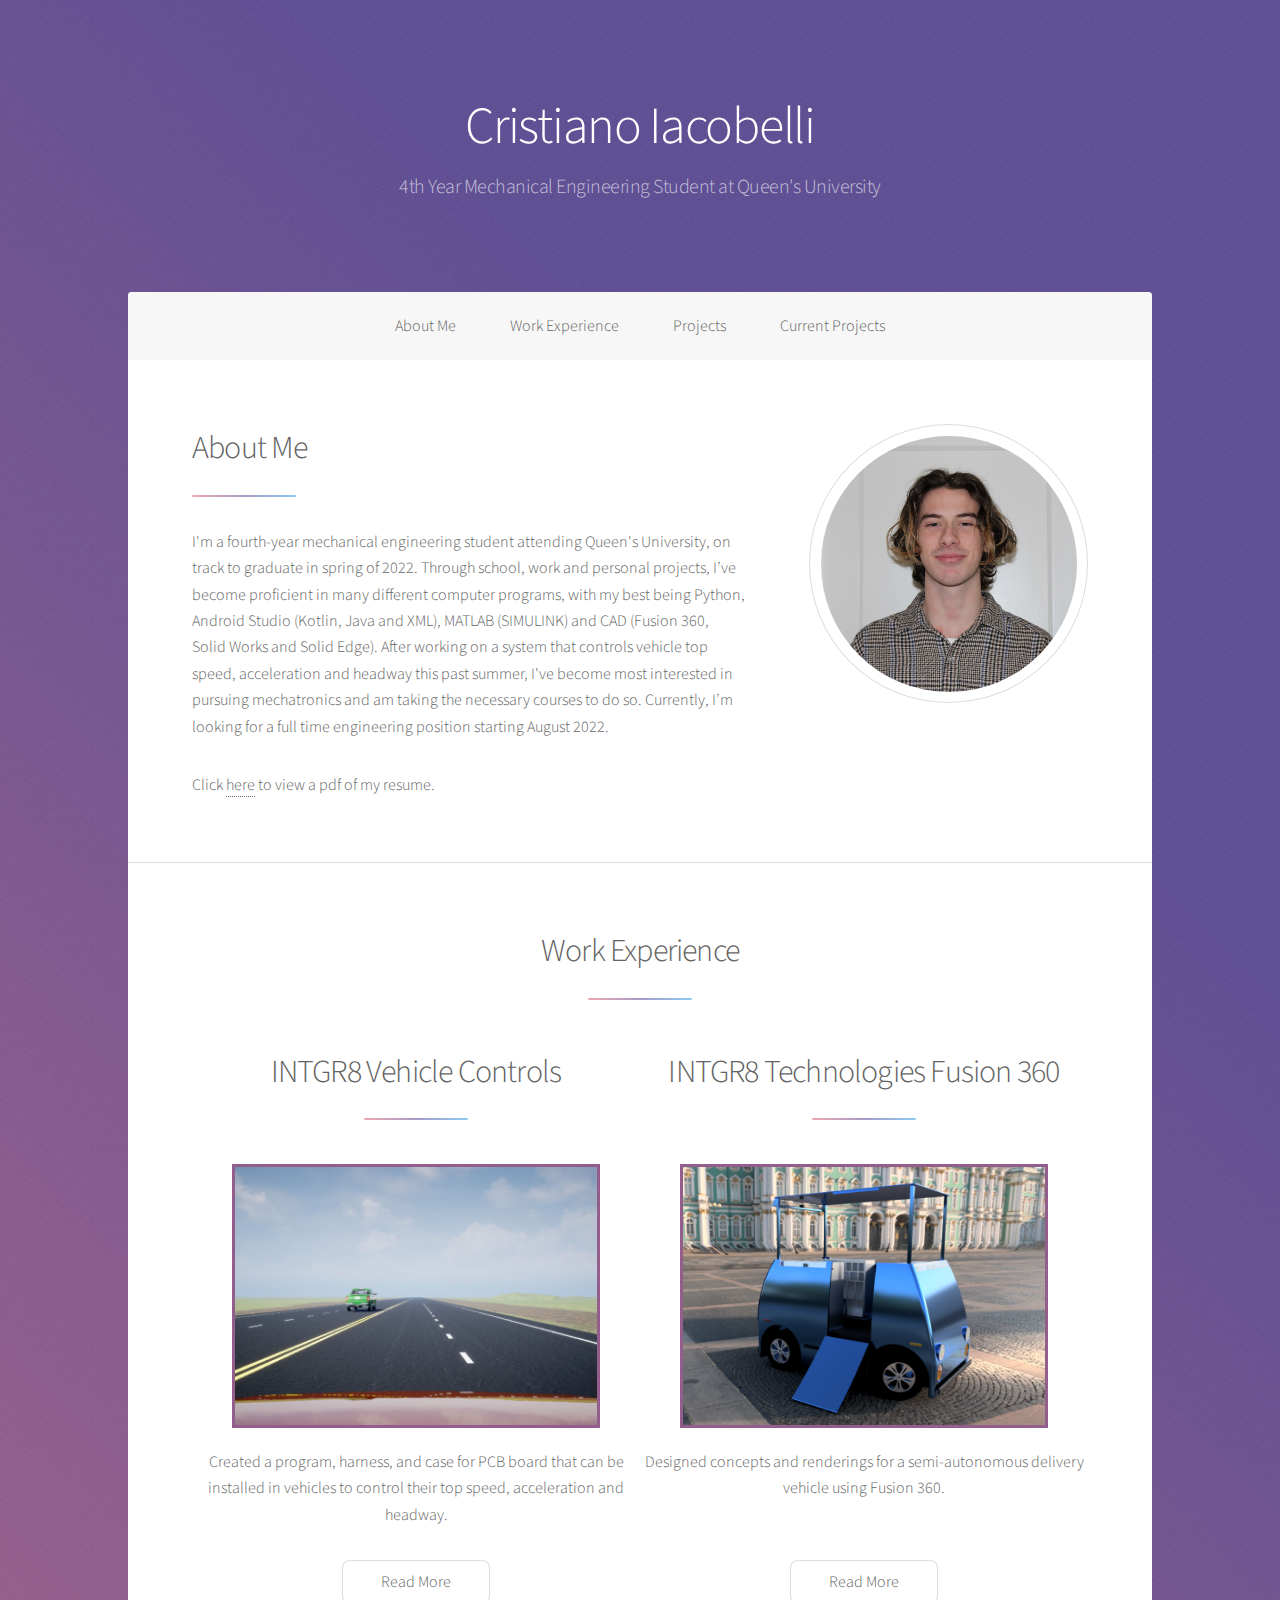
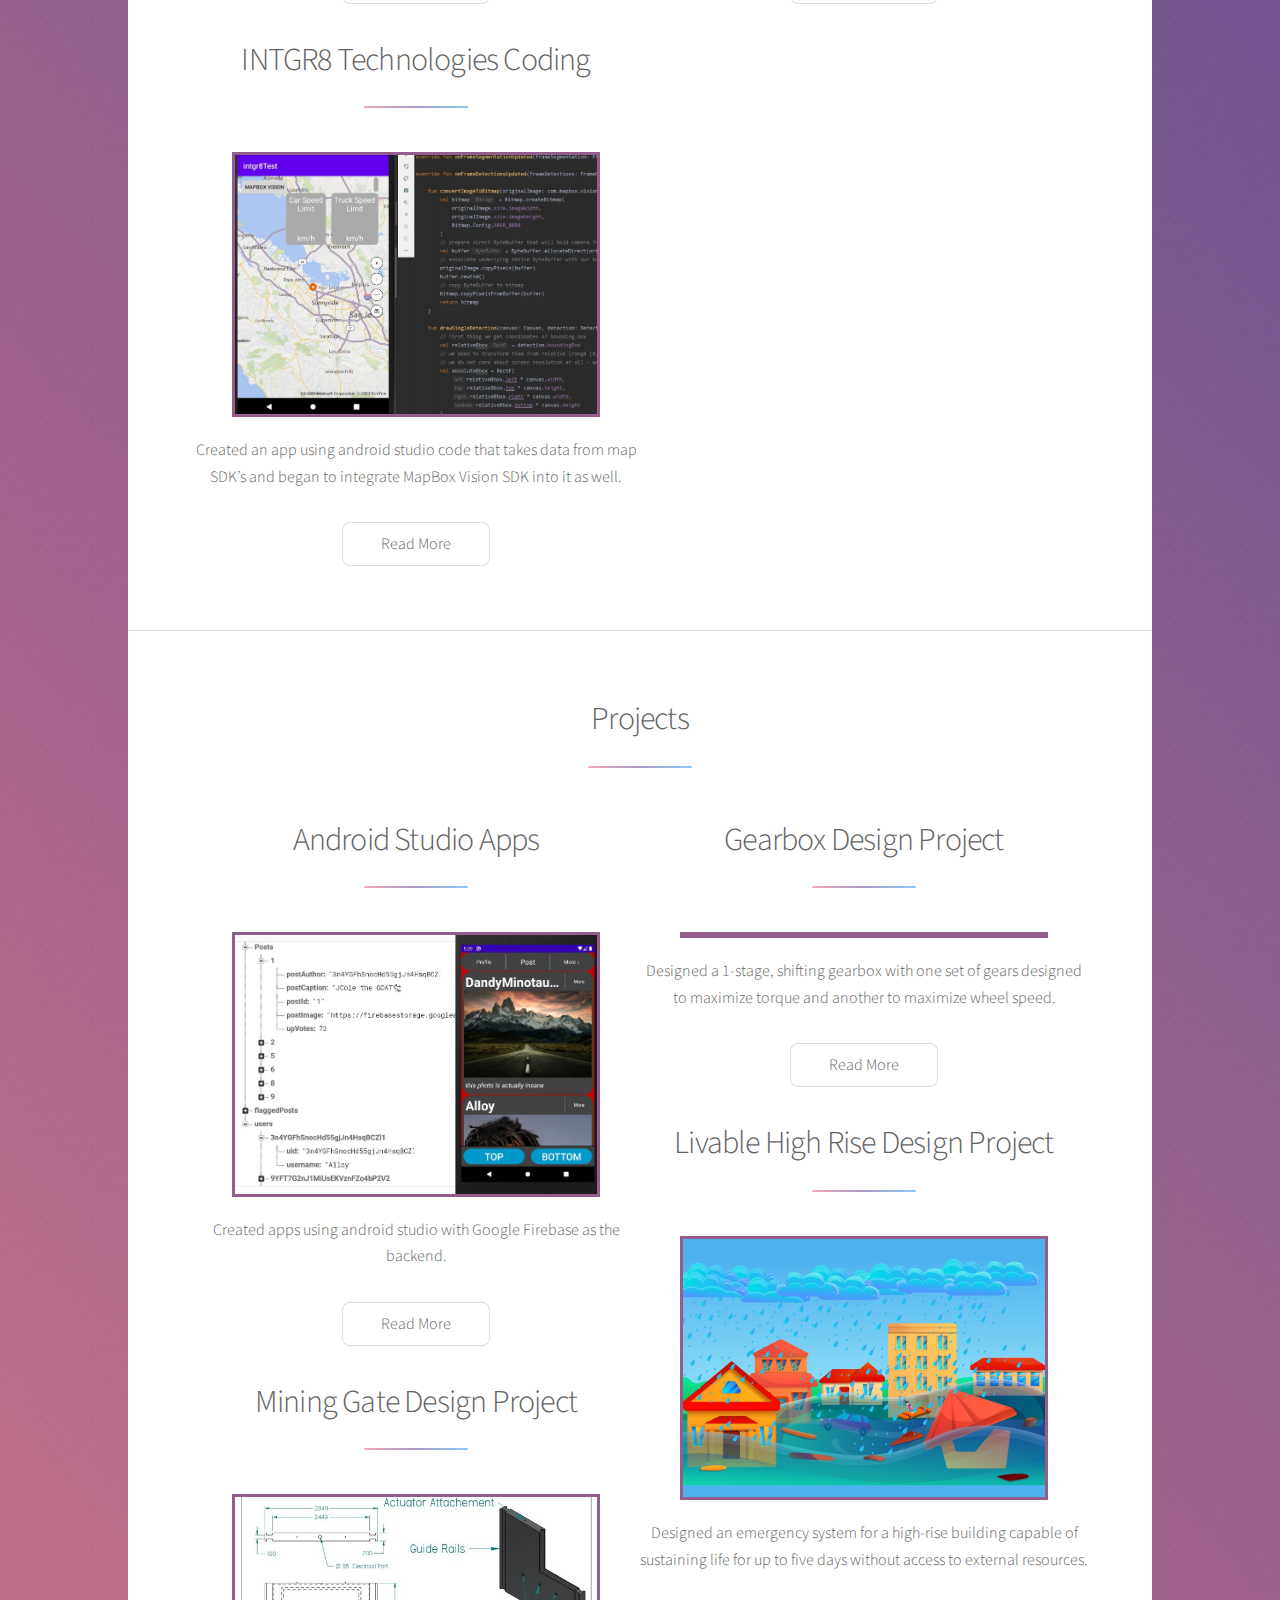
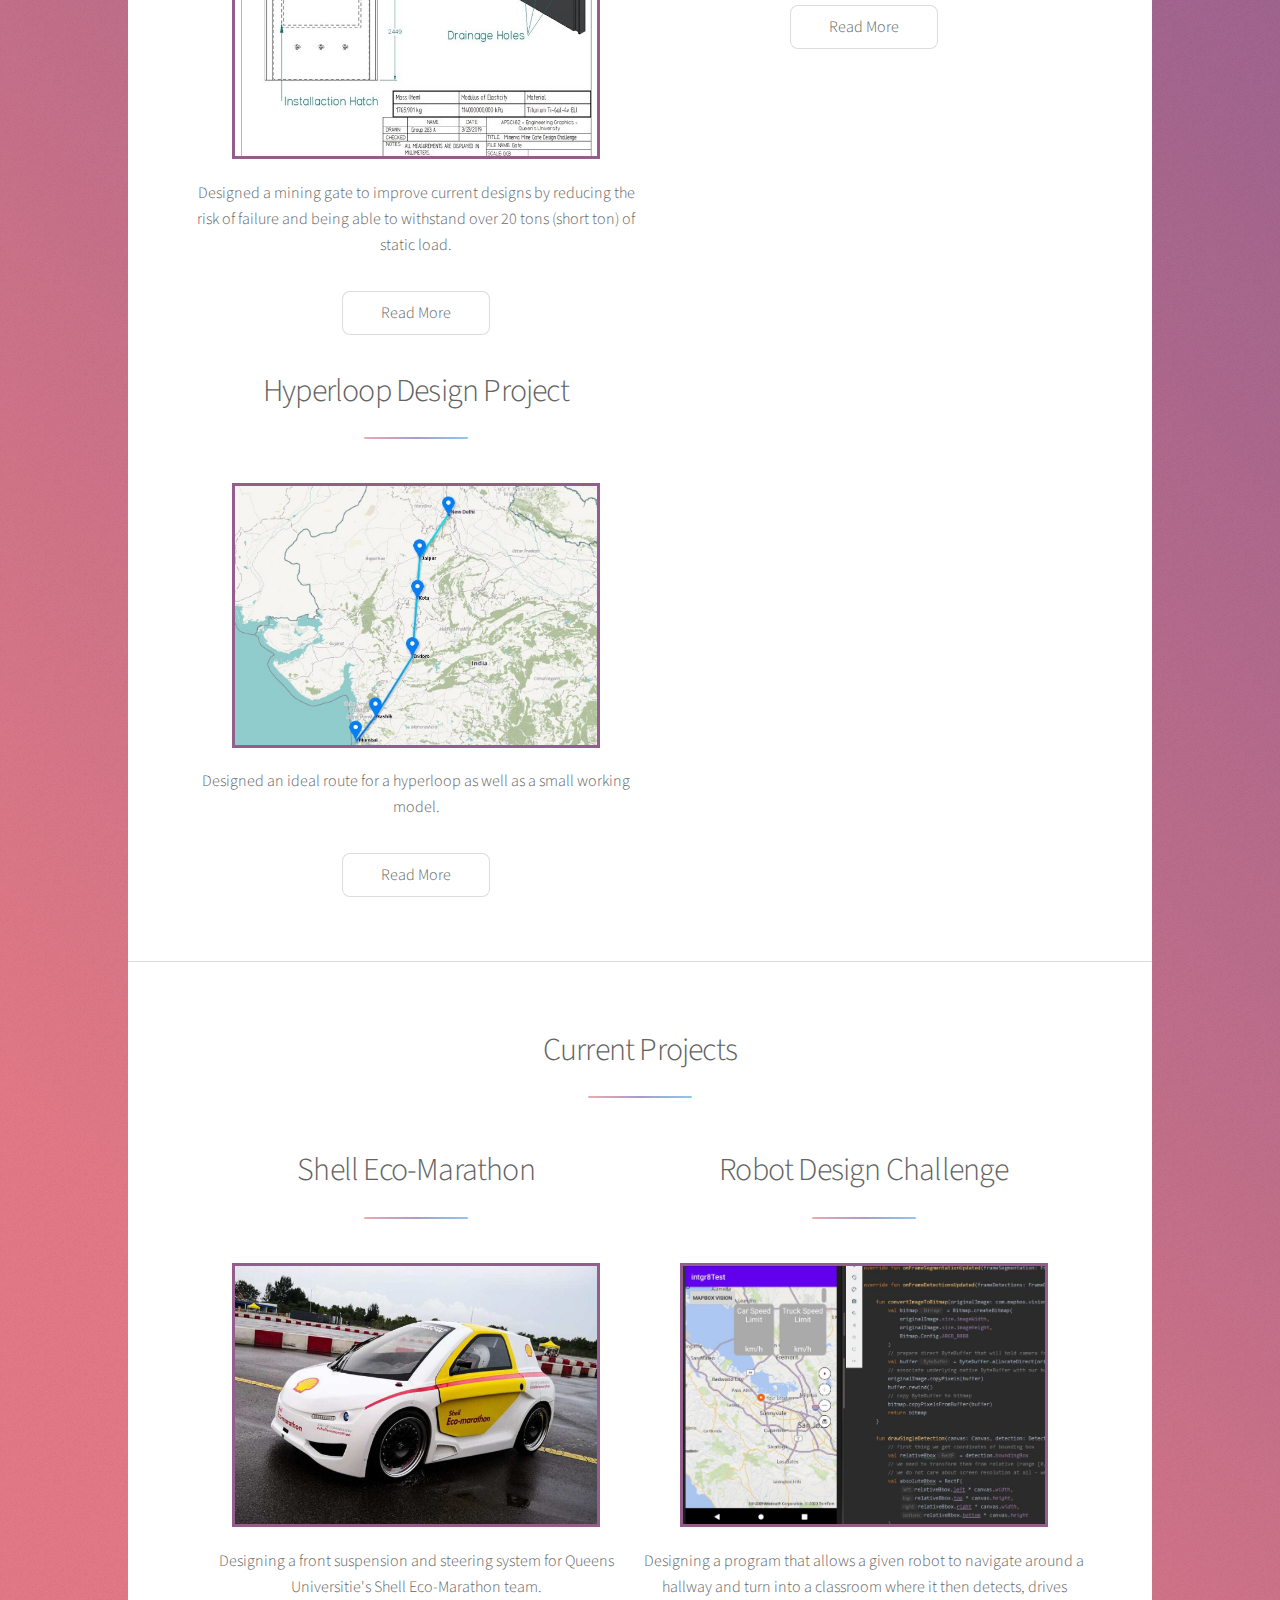
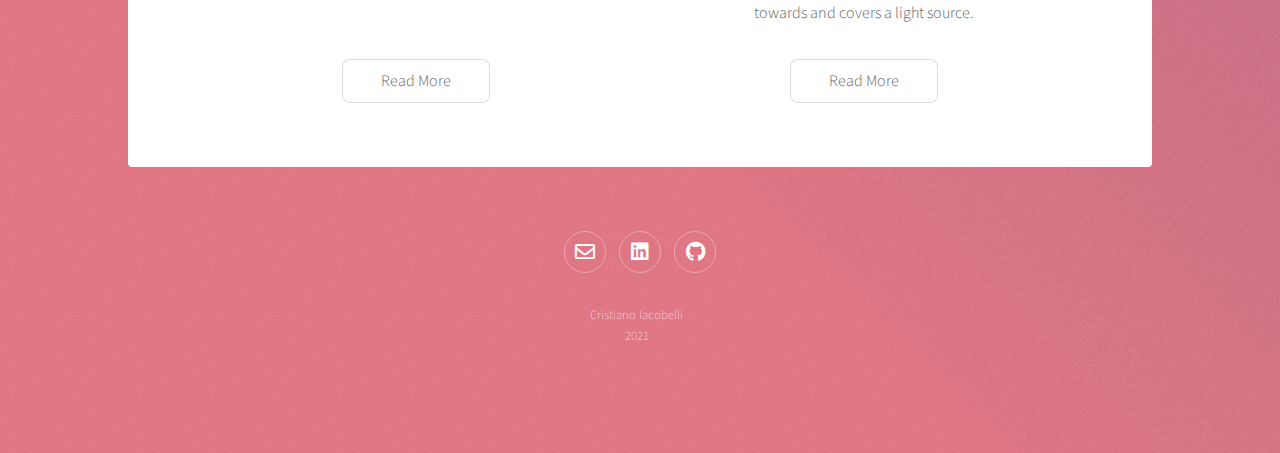
==== index.html @ c7ed44d7 "Optimized for phones now" ====
<!DOCTYPE HTML>
<!--
	Stellar by HTML5 UP
	html5up.net | @ajlkn
	Free for personal and commercial use under the CCA 3.0 license (html5up.net/license)
-->
<html>
	<head>
		<title>Cristiano Iacobelli</title>
		<meta charset="utf-8" />
		<meta name="viewport" content="width=device-width, initial-scale=1, user-scalable=no" />
		<link rel="stylesheet" href="assets/css/main.css" />
		<noscript><link rel="stylesheet" href="assets/css/noscript.css" /></noscript>
	</head>
	<body class="is-preload">

		<!-- Wrapper -->
			<div id="wrapper">

				<!-- Header -->
					<header id="header" class="alt">
						<!-- <span class="logo"><img src="images/logo.svg" alt="" /></span> -->
						<h1>Cristiano Iacobelli</h1>
						<p>4th Year Mechanical Engineering Student at Queen's University<br /></p>
					</header>

				<!-- Nav -->
					<nav id="nav">
						<ul>
							<li><a href="#intro" class="active">About Me</a></li>
							<li><a href="#first">Work Experience</a></li>
							<li><a href="#second">Projects</a></li>	
							<li><a href="#third">Current Projects</a></li>						
						</ul>
					</nav>

				<!-- Main -->
					<div id="main">

						<!-- About Me -->
							<section id="intro" class="main">
								<div class="spotlight">
									<div class="content">
										<header class="major">
											<h2>About Me</h2>
										</header>
										<p>I'm a fourth-year mechanical engineering student attending Queen's University, on track to graduate in spring of 2022. Through school, work and personal projects, I’ve become proficient in many different computer programs, with my best being Python, Android Studio (Kotlin, Java and XML), MATLAB (SIMULINK) and CAD (Fusion 360, Solid Works and Solid Edge).  After working on a system that controls vehicle top speed, acceleration and headway this past summer, I've become most interested in pursuing mechatronics and am taking the necessary courses to do so. Currently, I’m looking for a full time engineering position starting August 2022.</p>
										<!-- <p>I consider my technical strengths to be my coding and CAD skills.  My professional strenghts are that I'm friendly and outgoing.  One of my weaknesses, which is a large part of mechatronics, is circuits.  I am currently taking courses to help improve my circuit skills.</p>
										<p>Outside of school, I'm always doing outdoor activities.  My favorite sports to play are soccer, hockey, boarding (snowboarding, downhill longboarding, skimboarding and surfing), mountain biking, tennis, volleyball, football and basketball.  I also enjoy going on backpacking trips with my friends, typically around B.C.</p> -->
										<p>Click <a href="CristianoResume2021_updatedSeptember.pdf" target = "_blank">here</a> to view a pdf of my resume.</p>
									</div>
									<span class="image"><img src="images/AboutMePhoto.JPG" alt="" /></span>
								</div>
							</section>

							<!-- Work Experience Section -->
							<section id="first" class="main special">								
								<header class="major">
									<h2>Work Experience</h2>
								</header>
								<div class="spotlight">	
									<div class="content">
										<!-- INTGR8 Vehicle Controls -->
										<header class="major">
										<h2>INTGR8 Vehicle Controls</h2>
										</header>
										<span class="center"><img src="images/INTGR8VehicleControlsScreenshot.JPG" alt="" /></span>
										<p>Created a program, harness, and case for PCB board that can be installed in vehicles to control their top speed, acceleration and headway.<br /></p>
										<ul class="actions special">
											<li><a href="INTGR8VehicleControls.html" class="button">Read More</a></li>
										</ul>

										<!-- Intgr8 Coding -->
										<header class="major">
										<h2>INTGR8 Technologies Coding</h2>
										</header>
										<span class="center"><img src="images/Intgr8AppScreenshot.JPG" alt="" /></span>
										<p>Created an app using android studio code that takes data from map SDK’s and began to integrate MapBox Vision SDK into it as well.</p>
										<ul class="actions special">
											<li><a href="INTGR8Coding.html" class="button">Read More</a></li>
										</ul>									
									</div>

									<div class="content">
										
										<!-- Fusion 360 -->
										<header class="major">
										<h2>INTGR8 Technologies Fusion 360</h2>
										</header>
										<span class="center"><img src="images/LastMileScreenshot.png" alt="" /></span>
										<p>Designed concepts and renderings for a semi-autonomous delivery vehicle using Fusion 360.<br /><br /></p>
										<ul class="actions special">
											<li><a href="Intgr8Fusion360.html" class="button">Read More</a></li>
										</ul>
									</div>													
								</div>
							
							</section>

						<!-- Project Section -->
							<section id="second" class="main special">								
								<header class="major">
									<h2>Projects</h2>
								</header>
								<!-- <div class="column"></div> -->

								<div class="spotlight">	
									<div class="content">
										
										<!-- Apps -->
										<header class="major">
										<h2>Android Studio Apps</h2>
										</header>
										<span class="center"><img src="images/BetterScreenshotOfExplorePage.JPG" alt="" /></span>
										<p>Created apps using android studio with Google Firebase as the backend.</p>
										<ul class="actions special">
											<li><a href="AndroidStudioApps.html" class="button">Read More</a></li>
										</ul>

										<!-- Mining Gate Design Project -->
										<header class="major">
										<h2>Mining Gate Design Project</h2>
										</header>
										<span class="center"><img src="images/MiningGateFinalDesignScreenshotNew.jpg" alt="" /></span>
										<p>Designed a mining gate to improve current designs by reducing the risk of failure and being able to withstand over 20 tons (short ton) of static load.</p>
										<ul class="actions special">
											<li><a href="MinervaMiningGateDesignProject.html" class="button">Read More</a></li>
										</ul>
										
										<!-- Hyperloop Design Project -->
										<header class="major">
										<h2>Hyperloop Design Project</h2>
										</header>
										<span class="center"><img src="images/NewDelhiToMumbaiHyperloopBetterRes.jpg" alt="" /></span>
										<p>Designed an ideal route for a hyperloop as well as a small working model.</p>
										<ul class="actions special">
											<li><a href="HyperloopDesignProject.html" class="button">Read More</a></li>
										</ul>
											
									</div>
									<div class="content">

										<!-- MECH 323 Design Project - Gearbox-->
										<header class="major">
										<h2>Gearbox Design Project</h2>
										</header>
										<span class="center"><img src="images/EntireAssembly-TopSpeed-Exploded_mainScreen.jpg" alt="" /></span>
										<p>Designed a 1-stage, shifting gearbox with one set of gears designed to maximize torque and another to maximize wheel speed.</p>
										<ul class="actions special">
											<li><a href="MECH323Gearbox.html" class="button">Read More</a></li>
										</ul>

										<!-- Livable High Rise Design Project -->
										<header class="major">
										<h2>Livable High Rise Design Project</h2>
										</header>
										<span class="center"><img src="images/LivableHighriseScreenshot.jpg" alt="" /></span>
										<p>Designed an emergency system for a high-rise building capable of sustaining life for up to five days without access to external resources.</p>
										<ul class="actions special">
											<li><a href="livableHighRise.html" class="button">Read More</a></li>
										</ul>
									</div>	

								</div>
							
							</section>

							<!-- Current Projects -->
							<section id="third" class="main special">								
								<header class="major">
									<h2>Current Projects</h2>
								</header>
								<div class="spotlight">	
									<div class="content">
										
										<!-- Fusion 360 -->
										<header class="major">
										<h2>Shell Eco-Marathon</h2>
										</header>
										<span class="center"><img src="images/ShellEcoMarathonPhoto.JPG" alt="" /></span>
										<p>Designing a front suspension and steering system for Queens Universitie's Shell Eco-Marathon team.<br /><br /></p>
										<ul class="actions special">
											<li><a href="Intgr8Fusion360.html" class="button">Read More</a></li>
										</ul>										
									</div>
									<div class="content">
										
										<!-- Intgr8 Coding -->
										<header class="major">
										<h2>Robot Design Challenge</h2>
										</header>
										<span class="center"><img src="images/Intgr8AppScreenshot.JPG" alt="" /></span>
										<p>Designing a program that allows a given robot to navigate around a hallway and turn into a classroom where it then detects, drives towards and covers a light source.</p>
										<ul class="actions special">
											<li><a href="INTGR8Coding.html" class="button">Read More</a></li>
										</ul>
									</div>													
								</div>

							</section>

					</div>

				<!-- Footer -->
					<footer id="footer">
						
						<ul class="icons">
							<li><a href="mailto: cjiacobelli@gmail.com" class="icon fa-envelope alt" target = "_blank"><span class="label">GitHub</span></a></li>
							<li><a href="https://linkedin.com/in/cristiano-iacobelli-222838182" class="icon brands fa-linkedin alt" target = "_blank"><span class="label">GitHub</span></a></li>
							<li><a href="https://github.com/cjiacobelli" class="icon brands fa-github alt" target = "_blank"><span class="label">GitHub</span></a></li>
						</ul>
						
						<p class="copyright"> Cristiano Iacobelli<br />2021</p>
					</footer>

			</div>

		<!-- Scripts -->
			<script src="assets/js/jquery.min.js"></script>
			<script src="assets/js/jquery.scrollex.min.js"></script>
			<script src="assets/js/jquery.scrolly.min.js"></script>
			<script src="assets/js/browser.min.js"></script>
			<script src="assets/js/breakpoints.min.js"></script>
			<script src="assets/js/util.js"></script>
			<script src="assets/js/main.js"></script>

	</body>
</html>
---- assets/css/main.css ----
@import url(fontawesome-all.min.css);
@import 'https://fonts.googleapis.com/css?family=Source+Sans+Pro:300,400';

/*
	Stellar by HTML5 UP
	html5up.net | @ajlkn
	Free for personal and commercial use under the CCA 3.0 license (html5up.net/license)
*/

html, body, div, span, applet, object,
iframe, h1, h2, h3, h4, h5, h6, p, blockquote,
pre, a, abbr, acronym, address, big, cite,
code, del, dfn, em, img, ins, kbd, q, s, samp,
small, strike, strong, sub, sup, tt, var, b,
u, i, center, dl, dt, dd, ol, ul, li, fieldset,
form, label, legend, table, caption, tbody,
tfoot, thead, tr, th, td, article, aside,
canvas, details, embed, figure, figcaption,
footer, header, hgroup, menu, nav, output, ruby,
section, summary, time, mark, audio, video {
	margin: 0;
	padding: 0;
	border: 0;
	font-size: 100%;
	font: inherit;
	vertical-align: baseline;}

article, aside, details, figcaption, figure,
footer, header, hgroup, menu, nav, section {
	display: block;}

body {
	line-height: 1;
}

ol, ul {
	list-style: none;
}

blockquote, q {
	quotes: none;
}

	blockquote:before, blockquote:after, q:before, q:after {
		content: '';
		content: none;
	}

table {
	border-collapse: collapse;
	border-spacing: 0;
}

body {
	-webkit-text-size-adjust: none;
}

mark {
	background-color: transparent;
	color: inherit;
}

input::-moz-focus-inner {
	border: 0;
	padding: 0;
}

input, select, textarea {
	-moz-appearance: none;
	-webkit-appearance: none;
	-ms-appearance: none;
	appearance: none;
}

/* Basic */

	@-ms-viewport {
		width: device-width;
	}

	body {
		-ms-overflow-style: scrollbar;
	}

	@media screen and (max-width: 480px) {

		html, body {
			min-width: 320px;
		}

	}

	html {
		box-sizing: border-box;
	}

	*, *:before, *:after {
		box-sizing: inherit;
	}

	body {
		background-color: #935d8c;
		background-image: url("images/overlay.png"), -moz-linear-gradient(45deg, #e37682 15%, #5f4d93 85%);
		background-image: url("images/overlay.png"), -webkit-linear-gradient(45deg, #e37682 15%, #5f4d93 85%);
		background-image: url("images/overlay.png"), -ms-linear-gradient(45deg, #e37682 15%, #5f4d93 85%);
		background-image: url("images/overlay.png"), linear-gradient(45deg, #e37682 15%, #5f4d93 85%);
	}

		body.is-preload *, body.is-preload *:before, body.is-preload *:after {
			-moz-animation: none !important;
			-webkit-animation: none !important;
			-ms-animation: none !important;
			animation: none !important;
			-moz-transition: none !important;
			-webkit-transition: none !important;
			-ms-transition: none !important;
			transition: none !important;
		}

/* Type */

	body {
		background-color: #935d8c;
		color: rgba(255, 255, 255, 0.65);
	}

	body, input, select, textarea {
		font-family: "Source Sans Pro", Helvetica, sans-serif;
		font-size: 17pt;
		font-weight: 300;
		line-height: 1.65;
	}

		@media screen and (max-width: 1680px) {

			body, input, select, textarea {
				font-size: 14pt;
			}

		}

		@media screen and (max-width: 1280px) {

			body, input, select, textarea {
				font-size: 12pt;
			}

		}

		@media screen and (max-width: 360px) {

			body, input, select, textarea {
				font-size: 11pt;
			}

		}

	a {
		-moz-transition: color 0.2s ease, border-bottom 0.2s ease;
		-webkit-transition: color 0.2s ease, border-bottom 0.2s ease;
		-ms-transition: color 0.2s ease, border-bottom 0.2s ease;
		transition: color 0.2s ease, border-bottom 0.2s ease;
		text-decoration: none;
		border-bottom: dotted 1px;
		color: inherit;
	}

		a:hover {
			border-bottom-color: transparent;
		}

	strong, b {
		font-weight: 400;
	}

	em, i {
		font-style: italic;
	}

	p {
		margin: 0 0 2em 0;
	}

		p.content {
			-moz-columns: 20em 2;
			-webkit-columns: 20em 2;
			-ms-columns: 20em 2;
			columns: 20em 2;
			-moz-column-gap: 2em;
			-webkit-column-gap: 2em;
			-ms-column-gap: 2em;
			column-gap: 2em;
			text-align: justify;
		}

	h1, h2, h3, h4, h5, h6 {
		font-weight: 300;
		line-height: 1.5;
		margin: 0 0 0.7em 0;
		letter-spacing: -0.025em;
	}

		h1 a, h2 a, h3 a, h4 a, h5 a, h6 a {
			color: inherit;
			text-decoration: none;
		}

	h1 {
		font-size: 2.5em;
		line-height: 1.2;
	}

	h2 {
		font-size: 1.5em;
	}

	h3 {
		font-size: 1.25em;
	}

	h4 {
		font-size: 1.1em;
	}

	h5 {
		font-size: 0.9em;
	}

	h6 {
		font-size: 0.7em;
	}

	@media screen and (max-width: 736px) {

		h1 {
			font-size: 2em;
		}

	}

	sub {
		font-size: 0.8em;
		position: relative;
		top: 0.5em;
	}

	sup {
		font-size: 0.8em;
		position: relative;
		top: -0.5em;
	}

	blockquote {
		border-left: solid 4px;
		font-style: italic;
		margin: 0 0 2em 0;
		padding: 0.5em 0 0.5em 2em;
	}

	code {
		border-radius: 8px;
		border: solid 1px;
		font-family: "Courier New", monospace;
		font-size: 0.9em;
		margin: 0 0.25em;
		padding: 0.25em 0.65em;
	}

	pre {
		-webkit-overflow-scrolling: touch;
		font-family: "Courier New", monospace;
		font-size: 0.9em;
		margin: 0 0 2em 0;
	}

		pre code {
			display: block;
			line-height: 1.75;
			padding: 1em 1.5em;
			overflow-x: auto;
		}

	hr {
		border: 0;
		border-bottom: solid 1px;
		margin: 2em 0;
	}

		hr.major {
			margin: 3em 0;
		}

	.align-left {
		text-align: left;
	}

	.align-center {
		text-align: center;
	}

	.align-right {
		text-align: right;
	}

	input, select, textarea {
		color: #ffffff;
	}

	a:hover {
		color: #ffffff;
	}

	strong, b {
		color: #ffffff;
	}

	h1, h2, h3, h4, h5, h6 {
		color: #ffffff;
	}

	blockquote {
		border-left-color: rgba(255, 255, 255, 0.35);
	}

	code {
		background: rgba(255, 255, 255, 0.075);
		border-color: rgba(255, 255, 255, 0.35);
	}

	hr {
		border-bottom-color: rgba(255, 255, 255, 0.35);
	}

/* Row */

	.row {
		display: flex;
		flex-wrap: wrap;
		box-sizing: border-box;
		align-items: stretch;
	}

		.row > * {
			box-sizing: border-box;
		}

		.row.gtr-uniform > * > :last-child {
			margin-bottom: 0;
		}

		.row.aln-left {
			justify-content: flex-start;
		}

		.row.aln-center {
			justify-content: center;
		}

		.row.aln-right {
			justify-content: flex-end;
		}

		.row.aln-top {
			align-items: flex-start;
		}

		.row.aln-middle {
			align-items: center;
		}

		.row.aln-bottom {
			align-items: flex-end;
		}

		.row > .imp {
			order: -1;
		}

		.row > .col-1 {
			width: 8.33333%;
		}

		.row > .off-1 {
			margin-left: 8.33333%;
		}

		.row > .col-2 {
			width: 16.66667%;
		}

		.row > .off-2 {
			margin-left: 16.66667%;
		}

		.row > .col-3 {
			width: 25%;
		}

		.row > .off-3 {
			margin-left: 25%;
		}

		.row > .col-4 {
			width: 33.33333%;
		}

		.row > .off-4 {
			margin-left: 33.33333%;
		}

		.row > .col-5 {
			width: 41.66667%;
		}

		.row > .off-5 {
			margin-left: 41.66667%;
		}

		.row > .col-6 {
			width: 50%;
		}

		.row > .off-6 {
			margin-left: 50%;
		}

		.row > .col-7 {
			width: 58.33333%;
		}

		.row > .off-7 {
			margin-left: 58.33333%;
		}

		.row > .col-8 {
			width: 66.66667%;
		}

		.row > .off-8 {
			margin-left: 66.66667%;
		}

		.row > .col-9 {
			width: 75%;
		}

		.row > .off-9 {
			margin-left: 75%;
		}

		.row > .col-10 {
			width: 83.33333%;
		}

		.row > .off-10 {
			margin-left: 83.33333%;
		}

		.row > .col-11 {
			width: 91.66667%;
		}

		.row > .off-11 {
			margin-left: 91.66667%;
		}

		.row > .col-12 {
			width: 100%;
		}

		.row > .off-12 {
			margin-left: 100%;
		}

		.row.gtr-0 {
			margin-top: 0;
			margin-left: 0em;
		}

			.row.gtr-0 > * {
				padding: 0 0 0 0em;
			}

			.row.gtr-0.gtr-uniform {
				margin-top: 0em;
			}

				.row.gtr-0.gtr-uniform > * {
					padding-top: 0em;
				}

		.row.gtr-25 {
			margin-top: 0;
			margin-left: -0.375em;
		}

			.row.gtr-25 > * {
				padding: 0 0 0 0.375em;
			}

			.row.gtr-25.gtr-uniform {
				margin-top: -0.375em;
			}

				.row.gtr-25.gtr-uniform > * {
					padding-top: 0.375em;
				}

		.row.gtr-50 {
			margin-top: 0;
			margin-left: -0.75em;
		}

			.row.gtr-50 > * {
				padding: 0 0 0 0.75em;
			}

			.row.gtr-50.gtr-uniform {
				margin-top: -0.75em;
			}

				.row.gtr-50.gtr-uniform > * {
					padding-top: 0.75em;
				}

		.row {
			margin-top: 0;
			margin-left: -1.5em;
		}

			.row > * {
				padding: 0 0 0 1.5em;
			}

			.row.gtr-uniform {
				margin-top: -1.5em;
			}

				.row.gtr-uniform > * {
					padding-top: 1.5em;
				}

		.row.gtr-150 {
			margin-top: 0;
			margin-left: -2.25em;
		}

			.row.gtr-150 > * {
				padding: 0 0 0 2.25em;
			}

			.row.gtr-150.gtr-uniform {
				margin-top: -2.25em;
			}

				.row.gtr-150.gtr-uniform > * {
					padding-top: 2.25em;
				}

		.row.gtr-200 {
			margin-top: 0;
			margin-left: -3em;
		}

			.row.gtr-200 > * {
				padding: 0 0 0 3em;
			}

			.row.gtr-200.gtr-uniform {
				margin-top: -3em;
			}

				.row.gtr-200.gtr-uniform > * {
					padding-top: 3em;
				}

		@media screen and (max-width: 1680px) {

			.row {
				display: flex;
				flex-wrap: wrap;
				box-sizing: border-box;
				align-items: stretch;
			}

				.row > * {
					box-sizing: border-box;
				}

				.row.gtr-uniform > * > :last-child {
					margin-bottom: 0;
				}

				.row.aln-left {
					justify-content: flex-start;
				}

				.row.aln-center {
					justify-content: center;
				}

				.row.aln-right {
					justify-content: flex-end;
				}

				.row.aln-top {
					align-items: flex-start;
				}

				.row.aln-middle {
					align-items: center;
				}

				.row.aln-bottom {
					align-items: flex-end;
				}

				.row > .imp-xlarge {
					order: -1;
				}

				.row > .col-1-xlarge {
					width: 8.33333%;
				}

				.row > .off-1-xlarge {
					margin-left: 8.33333%;
				}

				.row > .col-2-xlarge {
					width: 16.66667%;
				}

				.row > .off-2-xlarge {
					margin-left: 16.66667%;
				}

				.row > .col-3-xlarge {
					width: 25%;
				}

				.row > .off-3-xlarge {
					margin-left: 25%;
				}

				.row > .col-4-xlarge {
					width: 33.33333%;
				}

				.row > .off-4-xlarge {
					margin-left: 33.33333%;
				}

				.row > .col-5-xlarge {
					width: 41.66667%;
				}

				.row > .off-5-xlarge {
					margin-left: 41.66667%;
				}

				.row > .col-6-xlarge {
					width: 50%;
				}

				.row > .off-6-xlarge {
					margin-left: 50%;
				}

				.row > .col-7-xlarge {
					width: 58.33333%;
				}

				.row > .off-7-xlarge {
					margin-left: 58.33333%;
				}

				.row > .col-8-xlarge {
					width: 66.66667%;
				}

				.row > .off-8-xlarge {
					margin-left: 66.66667%;
				}

				.row > .col-9-xlarge {
					width: 75%;
				}

				.row > .off-9-xlarge {
					margin-left: 75%;
				}

				.row > .col-10-xlarge {
					width: 83.33333%;
				}

				.row > .off-10-xlarge {
					margin-left: 83.33333%;
				}

				.row > .col-11-xlarge {
					width: 91.66667%;
				}

				.row > .off-11-xlarge {
					margin-left: 91.66667%;
				}

				.row > .col-12-xlarge {
					width: 100%;
				}

				.row > .off-12-xlarge {
					margin-left: 100%;
				}

				.row.gtr-0 {
					margin-top: 0;
					margin-left: 0em;
				}

					.row.gtr-0 > * {
						padding: 0 0 0 0em;
					}

					.row.gtr-0.gtr-uniform {
						margin-top: 0em;
					}

						.row.gtr-0.gtr-uniform > * {
							padding-top: 0em;
						}

				.row.gtr-25 {
					margin-top: 0;
					margin-left: -0.375em;
				}

					.row.gtr-25 > * {
						padding: 0 0 0 0.375em;
					}

					.row.gtr-25.gtr-uniform {
						margin-top: -0.375em;
					}

						.row.gtr-25.gtr-uniform > * {
							padding-top: 0.375em;
						}

				.row.gtr-50 {
					margin-top: 0;
					margin-left: -0.75em;
				}

					.row.gtr-50 > * {
						padding: 0 0 0 0.75em;
					}

					.row.gtr-50.gtr-uniform {
						margin-top: -0.75em;
					}

						.row.gtr-50.gtr-uniform > * {
							padding-top: 0.75em;
						}

				.row {
					margin-top: 0;
					margin-left: -1.5em;
				}

					.row > * {
						padding: 0 0 0 1.5em;
					}

					.row.gtr-uniform {
						margin-top: -1.5em;
					}

						.row.gtr-uniform > * {
							padding-top: 1.5em;
						}

				.row.gtr-150 {
					margin-top: 0;
					margin-left: -2.25em;
				}

					.row.gtr-150 > * {
						padding: 0 0 0 2.25em;
					}

					.row.gtr-150.gtr-uniform {
						margin-top: -2.25em;
					}

						.row.gtr-150.gtr-uniform > * {
							padding-top: 2.25em;
						}

				.row.gtr-200 {
					margin-top: 0;
					margin-left: -3em;
				}

					.row.gtr-200 > * {
						padding: 0 0 0 3em;
					}

					.row.gtr-200.gtr-uniform {
						margin-top: -3em;
					}

						.row.gtr-200.gtr-uniform > * {
							padding-top: 3em;
						}

		}

		@media screen and (max-width: 1280px) {

			.row {
				display: flex;
				flex-wrap: wrap;
				box-sizing: border-box;
				align-items: stretch;
			}

				.row > * {
					box-sizing: border-box;
				}

				.row.gtr-uniform > * > :last-child {
					margin-bottom: 0;
				}

				.row.aln-left {
					justify-content: flex-start;
				}

				.row.aln-center {
					justify-content: center;
				}

				.row.aln-right {
					justify-content: flex-end;
				}

				.row.aln-top {
					align-items: flex-start;
				}

				.row.aln-middle {
					align-items: center;
				}

				.row.aln-bottom {
					align-items: flex-end;
				}

				.row > .imp-large {
					order: -1;
				}

				.row > .col-1-large {
					width: 8.33333%;
				}

				.row > .off-1-large {
					margin-left: 8.33333%;
				}

				.row > .col-2-large {
					width: 16.66667%;
				}

				.row > .off-2-large {
					margin-left: 16.66667%;
				}

				.row > .col-3-large {
					width: 25%;
				}

				.row > .off-3-large {
					margin-left: 25%;
				}

				.row > .col-4-large {
					width: 33.33333%;
				}

				.row > .off-4-large {
					margin-left: 33.33333%;
				}

				.row > .col-5-large {
					width: 41.66667%;
				}

				.row > .off-5-large {
					margin-left: 41.66667%;
				}

				.row > .col-6-large {
					width: 50%;
				}

				.row > .off-6-large {
					margin-left: 50%;
				}

				.row > .col-7-large {
					width: 58.33333%;
				}

				.row > .off-7-large {
					margin-left: 58.33333%;
				}

				.row > .col-8-large {
					width: 66.66667%;
				}

				.row > .off-8-large {
					margin-left: 66.66667%;
				}

				.row > .col-9-large {
					width: 75%;
				}

				.row > .off-9-large {
					margin-left: 75%;
				}

				.row > .col-10-large {
					width: 83.33333%;
				}

				.row > .off-10-large {
					margin-left: 83.33333%;
				}

				.row > .col-11-large {
					width: 91.66667%;
				}

				.row > .off-11-large {
					margin-left: 91.66667%;
				}

				.row > .col-12-large {
					width: 100%;
				}

				.row > .off-12-large {
					margin-left: 100%;
				}

				.row.gtr-0 {
					margin-top: 0;
					margin-left: 0em;
				}

					.row.gtr-0 > * {
						padding: 0 0 0 0em;
					}

					.row.gtr-0.gtr-uniform {
						margin-top: 0em;
					}

						.row.gtr-0.gtr-uniform > * {
							padding-top: 0em;
						}

				.row.gtr-25 {
					margin-top: 0;
					margin-left: -0.375em;
				}

					.row.gtr-25 > * {
						padding: 0 0 0 0.375em;
					}

					.row.gtr-25.gtr-uniform {
						margin-top: -0.375em;
					}

						.row.gtr-25.gtr-uniform > * {
							padding-top: 0.375em;
						}

				.row.gtr-50 {
					margin-top: 0;
					margin-left: -0.75em;
				}

					.row.gtr-50 > * {
						padding: 0 0 0 0.75em;
					}

					.row.gtr-50.gtr-uniform {
						margin-top: -0.75em;
					}

						.row.gtr-50.gtr-uniform > * {
							padding-top: 0.75em;
						}

				.row {
					margin-top: 0;
					margin-left: -1.5em;
				}

					.row > * {
						padding: 0 0 0 1.5em;
					}

					.row.gtr-uniform {
						margin-top: -1.5em;
					}

						.row.gtr-uniform > * {
							padding-top: 1.5em;
						}

				.row.gtr-150 {
					margin-top: 0;
					margin-left: -2.25em;
				}

					.row.gtr-150 > * {
						padding: 0 0 0 2.25em;
					}

					.row.gtr-150.gtr-uniform {
						margin-top: -2.25em;
					}

						.row.gtr-150.gtr-uniform > * {
							padding-top: 2.25em;
						}

				.row.gtr-200 {
					margin-top: 0;
					margin-left: -3em;
				}

					.row.gtr-200 > * {
						padding: 0 0 0 3em;
					}

					.row.gtr-200.gtr-uniform {
						margin-top: -3em;
					}

						.row.gtr-200.gtr-uniform > * {
							padding-top: 3em;
						}

		}

		@media screen and (max-width: 980px) {

			.row {
				display: flex;
				flex-wrap: wrap;
				box-sizing: border-box;
				align-items: stretch;
			}

				.row > * {
					box-sizing: border-box;
				}

				.row.gtr-uniform > * > :last-child {
					margin-bottom: 0;
				}

				.row.aln-left {
					justify-content: flex-start;
				}

				.row.aln-center {
					justify-content: center;
				}

				.row.aln-right {
					justify-content: flex-end;
				}

				.row.aln-top {
					align-items: flex-start;
				}

				.row.aln-middle {
					align-items: center;
				}

				.row.aln-bottom {
					align-items: flex-end;
				}

				.row > .imp-medium {
					order: -1;
				}

				.row > .col-1-medium {
					width: 8.33333%;
				}

				.row > .off-1-medium {
					margin-left: 8.33333%;
				}

				.row > .col-2-medium {
					width: 16.66667%;
				}

				.row > .off-2-medium {
					margin-left: 16.66667%;
				}

				.row > .col-3-medium {
					width: 25%;
				}

				.row > .off-3-medium {
					margin-left: 25%;
				}

				.row > .col-4-medium {
					width: 33.33333%;
				}

				.row > .off-4-medium {
					margin-left: 33.33333%;
				}

				.row > .col-5-medium {
					width: 41.66667%;
				}

				.row > .off-5-medium {
					margin-left: 41.66667%;
				}

				.row > .col-6-medium {
					width: 50%;
				}

				.row > .off-6-medium {
					margin-left: 50%;
				}

				.row > .col-7-medium {
					width: 58.33333%;
				}

				.row > .off-7-medium {
					margin-left: 58.33333%;
				}

				.row > .col-8-medium {
					width: 66.66667%;
				}

				.row > .off-8-medium {
					margin-left: 66.66667%;
				}

				.row > .col-9-medium {
					width: 75%;
				}

				.row > .off-9-medium {
					margin-left: 75%;
				}

				.row > .col-10-medium {
					width: 83.33333%;
				}

				.row > .off-10-medium {
					margin-left: 83.33333%;
				}

				.row > .col-11-medium {
					width: 91.66667%;
				}

				.row > .off-11-medium {
					margin-left: 91.66667%;
				}

				.row > .col-12-medium {
					width: 100%;
				}

				.row > .off-12-medium {
					margin-left: 100%;
				}

				.row.gtr-0 {
					margin-top: 0;
					margin-left: 0em;
				}

					.row.gtr-0 > * {
						padding: 0 0 0 0em;
					}

					.row.gtr-0.gtr-uniform {
						margin-top: 0em;
					}

						.row.gtr-0.gtr-uniform > * {
							padding-top: 0em;
						}

				.row.gtr-25 {
					margin-top: 0;
					margin-left: -0.375em;
				}

					.row.gtr-25 > * {
						padding: 0 0 0 0.375em;
					}

					.row.gtr-25.gtr-uniform {
						margin-top: -0.375em;
					}

						.row.gtr-25.gtr-uniform > * {
							padding-top: 0.375em;
						}

				.row.gtr-50 {
					margin-top: 0;
					margin-left: -0.75em;
				}

					.row.gtr-50 > * {
						padding: 0 0 0 0.75em;
					}

					.row.gtr-50.gtr-uniform {
						margin-top: -0.75em;
					}

						.row.gtr-50.gtr-uniform > * {
							padding-top: 0.75em;
						}

				.row {
					margin-top: 0;
					margin-left: -1.5em;
				}

					.row > * {
						padding: 0 0 0 1.5em;
					}

					.row.gtr-uniform {
						margin-top: -1.5em;
					}

						.row.gtr-uniform > * {
							padding-top: 1.5em;
						}

				.row.gtr-150 {
					margin-top: 0;
					margin-left: -2.25em;
				}

					.row.gtr-150 > * {
						padding: 0 0 0 2.25em;
					}

					.row.gtr-150.gtr-uniform {
						margin-top: -2.25em;
					}

						.row.gtr-150.gtr-uniform > * {
							padding-top: 2.25em;
						}

				.row.gtr-200 {
					margin-top: 0;
					margin-left: -3em;
				}

					.row.gtr-200 > * {
						padding: 0 0 0 3em;
					}

					.row.gtr-200.gtr-uniform {
						margin-top: -3em;
					}

						.row.gtr-200.gtr-uniform > * {
							padding-top: 3em;
						}

		}

		@media screen and (max-width: 736px) {

			.row {
				display: flex;
				flex-wrap: wrap;
				box-sizing: border-box;
				align-items: stretch;
			}

				.row > * {
					box-sizing: border-box;
				}

				.row.gtr-uniform > * > :last-child {
					margin-bottom: 0;
				}

				.row.aln-left {
					justify-content: flex-start;
				}

				.row.aln-center {
					justify-content: center;
				}

				.row.aln-right {
					justify-content: flex-end;
				}

				.row.aln-top {
					align-items: flex-start;
				}

				.row.aln-middle {
					align-items: center;
				}

				.row.aln-bottom {
					align-items: flex-end;
				}

				.row > .imp-small {
					order: -1;
				}

				.row > .col-1-small {
					width: 8.33333%;
				}

				.row > .off-1-small {
					margin-left: 8.33333%;
				}

				.row > .col-2-small {
					width: 16.66667%;
				}

				.row > .off-2-small {
					margin-left: 16.66667%;
				}

				.row > .col-3-small {
					width: 25%;
				}

				.row > .off-3-small {
					margin-left: 25%;
				}

				.row > .col-4-small {
					width: 33.33333%;
				}

				.row > .off-4-small {
					margin-left: 33.33333%;
				}

				.row > .col-5-small {
					width: 41.66667%;
				}

				.row > .off-5-small {
					margin-left: 41.66667%;
				}

				.row > .col-6-small {
					width: 50%;
				}

				.row > .off-6-small {
					margin-left: 50%;
				}

				.row > .col-7-small {
					width: 58.33333%;
				}

				.row > .off-7-small {
					margin-left: 58.33333%;
				}

				.row > .col-8-small {
					width: 66.66667%;
				}

				.row > .off-8-small {
					margin-left: 66.66667%;
				}

				.row > .col-9-small {
					width: 75%;
				}

				.row > .off-9-small {
					margin-left: 75%;
				}

				.row > .col-10-small {
					width: 83.33333%;
				}

				.row > .off-10-small {
					margin-left: 83.33333%;
				}

				.row > .col-11-small {
					width: 91.66667%;
				}

				.row > .off-11-small {
					margin-left: 91.66667%;
				}

				.row > .col-12-small {
					width: 100%;
				}

				.row > .off-12-small {
					margin-left: 100%;
				}

				.row.gtr-0 {
					margin-top: 0;
					margin-left: 0em;
				}

					.row.gtr-0 > * {
						padding: 0 0 0 0em;
					}

					.row.gtr-0.gtr-uniform {
						margin-top: 0em;
					}

						.row.gtr-0.gtr-uniform > * {
							padding-top: 0em;
						}

				.row.gtr-25 {
					margin-top: 0;
					margin-left: -0.25em;
				}

					.row.gtr-25 > * {
						padding: 0 0 0 0.25em;
					}

					.row.gtr-25.gtr-uniform {
						margin-top: -0.25em;
					}

						.row.gtr-25.gtr-uniform > * {
							padding-top: 0.25em;
						}

				.row.gtr-50 {
					margin-top: 0;
					margin-left: -0.5em;
				}

					.row.gtr-50 > * {
						padding: 0 0 0 0.5em;
					}

					.row.gtr-50.gtr-uniform {
						margin-top: -0.5em;
					}

						.row.gtr-50.gtr-uniform > * {
							padding-top: 0.5em;
						}

				.row {
					margin-top: 0;
					margin-left: -1em;
				}

					.row > * {
						padding: 0 0 0 1em;
					}

					.row.gtr-uniform {
						margin-top: -1em;
					}

						.row.gtr-uniform > * {
							padding-top: 1em;
						}

				.row.gtr-150 {
					margin-top: 0;
					margin-left: -1.5em;
				}

					.row.gtr-150 > * {
						padding: 0 0 0 1.5em;
					}

					.row.gtr-150.gtr-uniform {
						margin-top: -1.5em;
					}

						.row.gtr-150.gtr-uniform > * {
							padding-top: 1.5em;
						}

				.row.gtr-200 {
					margin-top: 0;
					margin-left: -2em;
				}

					.row.gtr-200 > * {
						padding: 0 0 0 2em;
					}

					.row.gtr-200.gtr-uniform {
						margin-top: -2em;
					}

						.row.gtr-200.gtr-uniform > * {
							padding-top: 2em;
						}

		}

		@media screen and (max-width: 480px) {

			.row {
				display: flex;
				flex-wrap: wrap;
				box-sizing: border-box;
				align-items: stretch;
			}

				.row > * {
					box-sizing: border-box;
				}

				.row.gtr-uniform > * > :last-child {
					margin-bottom: 0;
				}

				.row.aln-left {
					justify-content: flex-start;
				}

				.row.aln-center {
					justify-content: center;
				}

				.row.aln-right {
					justify-content: flex-end;
				}

				.row.aln-top {
					align-items: flex-start;
				}

				.row.aln-middle {
					align-items: center;
				}

				.row.aln-bottom {
					align-items: flex-end;
				}

				.row > .imp-xsmall {
					order: -1;
				}

				.row > .col-1-xsmall {
					width: 8.33333%;
				}

				.row > .off-1-xsmall {
					margin-left: 8.33333%;
				}

				.row > .col-2-xsmall {
					width: 16.66667%;
				}

				.row > .off-2-xsmall {
					margin-left: 16.66667%;
				}

				.row > .col-3-xsmall {
					width: 25%;
				}

				.row > .off-3-xsmall {
					margin-left: 25%;
				}

				.row > .col-4-xsmall {
					width: 33.33333%;
				}

				.row > .off-4-xsmall {
					margin-left: 33.33333%;
				}

				.row > .col-5-xsmall {
					width: 41.66667%;
				}

				.row > .off-5-xsmall {
					margin-left: 41.66667%;
				}

				.row > .col-6-xsmall {
					width: 50%;
				}

				.row > .off-6-xsmall {
					margin-left: 50%;
				}

				.row > .col-7-xsmall {
					width: 58.33333%;
				}

				.row > .off-7-xsmall {
					margin-left: 58.33333%;
				}

				.row > .col-8-xsmall {
					width: 66.66667%;
				}

				.row > .off-8-xsmall {
					margin-left: 66.66667%;
				}

				.row > .col-9-xsmall {
					width: 75%;
				}

				.row > .off-9-xsmall {
					margin-left: 75%;
				}

				.row > .col-10-xsmall {
					width: 83.33333%;
				}

				.row > .off-10-xsmall {
					margin-left: 83.33333%;
				}

				.row > .col-11-xsmall {
					width: 91.66667%;
				}

				.row > .off-11-xsmall {
					margin-left: 91.66667%;
				}

				.row > .col-12-xsmall {
					width: 100%;
				}

				.row > .off-12-xsmall {
					margin-left: 100%;
				}

				.row.gtr-0 {
					margin-top: 0;
					margin-left: 0em;
				}

					.row.gtr-0 > * {
						padding: 0 0 0 0em;
					}

					.row.gtr-0.gtr-uniform {
						margin-top: 0em;
					}

						.row.gtr-0.gtr-uniform > * {
							padding-top: 0em;
						}

				.row.gtr-25 {
					margin-top: 0;
					margin-left: -0.3125em;
				}

					.row.gtr-25 > * {
						padding: 0 0 0 0.3125em;
					}

					.row.gtr-25.gtr-uniform {
						margin-top: -0.3125em;
					}

						.row.gtr-25.gtr-uniform > * {
							padding-top: 0.3125em;
						}

				.row.gtr-50 {
					margin-top: 0;
					margin-left: -0.625em;
				}

					.row.gtr-50 > * {
						padding: 0 0 0 0.625em;
					}

					.row.gtr-50.gtr-uniform {
						margin-top: -0.625em;
					}

						.row.gtr-50.gtr-uniform > * {
							padding-top: 0.625em;
						}

				.row {
					margin-top: 0;
					margin-left: -1.25em;
				}

					.row > * {
						padding: 0 0 0 1.25em;
					}

					.row.gtr-uniform {
						margin-top: -1.25em;
					}

						.row.gtr-uniform > * {
							padding-top: 1.25em;
						}

				.row.gtr-150 {
					margin-top: 0;
					margin-left: -1.875em;
				}

					.row.gtr-150 > * {
						padding: 0 0 0 1.875em;
					}

					.row.gtr-150.gtr-uniform {
						margin-top: -1.875em;
					}

						.row.gtr-150.gtr-uniform > * {
							padding-top: 1.875em;
						}

				.row.gtr-200 {
					margin-top: 0;
					margin-left: -2.5em;
				}

					.row.gtr-200 > * {
						padding: 0 0 0 2.5em;
					}

					.row.gtr-200.gtr-uniform {
						margin-top: -2.5em;
					}

						.row.gtr-200.gtr-uniform > * {
							padding-top: 2.5em;
						}

		}

/* Box */

	.box {
		border-radius: 8px;
		border: solid;
		margin-bottom: 2em;
		padding: 1.5em;
	}

		.box > :last-child,
		.box > :last-child > :last-child,
		.box > :last-child > :last-child > :last-child {
			margin-bottom: 0;
		}

		.box.alt {
			border: 0;
			border-radius: 0;
			padding: 0;
		}

	.box {
		border-color: rgba(255, 255, 255, 0.35);
	}

/* Button */

	input[type="submit"],
	input[type="reset"],
	input[type="button"],
	button,
	.button {
		-moz-appearance: none;
		-webkit-appearance: none;
		-ms-appearance: none;
		appearance: none;
		-moz-transition: background-color 0.2s ease-in-out, color 0.2s ease-in-out;
		-webkit-transition: background-color 0.2s ease-in-out, color 0.2s ease-in-out;
		-ms-transition: background-color 0.2s ease-in-out, color 0.2s ease-in-out;
		transition: background-color 0.2s ease-in-out, color 0.2s ease-in-out;
		border-radius: 8px;
		border: 0;
		cursor: pointer;
		display: inline-block;
		font-weight: 300;
		height: 2.75em;
		line-height: 2.75em;
		min-width: 9.25em;
		padding: 0 1.5em;
		text-align: center;
		text-decoration: none;
		white-space: nowrap;
	}

		input[type="submit"].icon,
		input[type="reset"].icon,
		input[type="button"].icon,
		button.icon,
		.button.icon {
			padding-left: 1.35em;
		}

			input[type="submit"].icon:before,
			input[type="reset"].icon:before,
			input[type="button"].icon:before,
			button.icon:before,
			.button.icon:before {
				margin-right: 0.5em;
			}

		input[type="submit"].fit,
		input[type="reset"].fit,
		input[type="button"].fit,
		button.fit,
		.button.fit {
			width: 100%;
		}

		input[type="submit"].small,
		input[type="reset"].small,
		input[type="button"].small,
		button.small,
		.button.small {
			font-size: 0.8em;
		}

		input[type="submit"].large,
		input[type="reset"].large,
		input[type="button"].large,
		button.large,
		.button.large {
			font-size: 1.35em;
		}

		input[type="submit"].disabled, input[type="submit"]:disabled,
		input[type="reset"].disabled,
		input[type="reset"]:disabled,
		input[type="button"].disabled,
		input[type="button"]:disabled,
		button.disabled,
		button:disabled,
		.button.disabled,
		.button:disabled {
			pointer-events: none;
			opacity: 0.25;
		}

		@media screen and (max-width: 736px) {

			input[type="submit"],
			input[type="reset"],
			input[type="button"],
			button,
			.button {
				min-width: 0;
			}

		}

	input[type="submit"],
	input[type="reset"],
	input[type="button"],
	button,
	.button {
		background-color: transparent;
		box-shadow: inset 0 0 0 1px rgba(255, 255, 255, 0.35);
		color: #ffffff !important;
	}

		input[type="submit"]:hover,
		input[type="reset"]:hover,
		input[type="button"]:hover,
		button:hover,
		.button:hover {
			background-color: rgba(255, 255, 255, 0.075);
		}

		input[type="submit"]:active,
		input[type="reset"]:active,
		input[type="button"]:active,
		button:active,
		.button:active {
			background-color: rgba(255, 255, 255, 0.2);
		}

		input[type="submit"].icon:before,
		input[type="reset"].icon:before,
		input[type="button"].icon:before,
		button.icon:before,
		.button.icon:before {
			color: rgba(255, 255, 255, 0.5);
		}

		input[type="submit"].primary,
		input[type="reset"].primary,
		input[type="button"].primary,
		button.primary,
		.button.primary {
			background-color: #8cc9f0;
			color: #ffffff !important;
			box-shadow: none;
		}

			input[type="submit"].primary:hover,
			input[type="reset"].primary:hover,
			input[type="button"].primary:hover,
			button.primary:hover,
			.button.primary:hover {
				background-color: #9acff2;
			}

			input[type="submit"].primary:active,
			input[type="reset"].primary:active,
			input[type="button"].primary:active,
			button.primary:active,
			.button.primary:active {
				background-color: #7ec3ee;
			}

			input[type="submit"].primary.icon:before,
			input[type="reset"].primary.icon:before,
			input[type="button"].primary.icon:before,
			button.primary.icon:before,
			.button.primary.icon:before {
				color: #ffffff !important;
			}

/* Form */

	form {
		margin: 0 0 2em 0;
	}

	label {
		display: block;
		font-size: 0.9em;
		font-weight: 400;
		margin: 0 0 1em 0;
	}

	input[type="text"],
	input[type="password"],
	input[type="email"],
	select,
	textarea {
		-moz-appearance: none;
		-webkit-appearance: none;
		-ms-appearance: none;
		appearance: none;
		border-radius: 8px;
		border: solid 1px;
		color: inherit;
		display: block;
		outline: 0;
		padding: 0 1em;
		text-decoration: none;
		width: 100%;
	}

		input[type="text"]:invalid,
		input[type="password"]:invalid,
		input[type="email"]:invalid,
		select:invalid,
		textarea:invalid {
			box-shadow: none;
		}

	select {
		background-size: 1.25rem;
		background-repeat: no-repeat;
		background-position: calc(100% - 1rem) center;
		height: 2.75em;
		padding-right: 2.75em;
		text-overflow: ellipsis;
	}

		select:focus::-ms-value {
			background-color: transparent;
		}

		select::-ms-expand {
			display: none;
		}

	input[type="text"],
	input[type="password"],
	input[type="email"],
	select {
		height: 2.75em;
	}

	textarea {
		padding: 0.75em 1em;
	}

	input[type="checkbox"],
	input[type="radio"] {
		-moz-appearance: none;
		-webkit-appearance: none;
		-ms-appearance: none;
		appearance: none;
		display: block;
		float: left;
		margin-right: -2em;
		opacity: 0;
		width: 1em;
		z-index: -1;
	}

		input[type="checkbox"] + label,
		input[type="radio"] + label {
			text-decoration: none;
			cursor: pointer;
			display: inline-block;
			font-size: 1em;
			font-weight: 300;
			padding-left: 2.4em;
			padding-right: 0.75em;
			position: relative;
		}

			input[type="checkbox"] + label:before,
			input[type="radio"] + label:before {
				-moz-osx-font-smoothing: grayscale;
				-webkit-font-smoothing: antialiased;
				display: inline-block;
				font-style: normal;
				font-variant: normal;
				text-rendering: auto;
				line-height: 1;
				text-transform: none !important;
				font-family: 'Font Awesome 5 Free';
				font-weight: 900;
			}

			input[type="checkbox"] + label:before,
			input[type="radio"] + label:before {
				border-radius: 8px;
				border: solid 1px;
				content: '';
				display: inline-block;
				font-size: 0.8em;
				height: 2.0625em;
				left: 0;
				line-height: 2.0625em;
				position: absolute;
				text-align: center;
				top: 0;
				width: 2.0625em;
			}

		input[type="checkbox"]:checked + label:before,
		input[type="radio"]:checked + label:before {
			content: '\f00c';
		}

	input[type="checkbox"] + label:before {
		border-radius: 8px;
	}

	input[type="radio"] + label:before {
		border-radius: 100%;
	}

	::-webkit-input-placeholder {
		opacity: 1.0;
	}

	:-moz-placeholder {
		opacity: 1.0;
	}

	::-moz-placeholder {
		opacity: 1.0;
	}

	:-ms-input-placeholder {
		opacity: 1.0;
	}

	label {
		color: #ffffff;
	}

	input[type="text"],
	input[type="password"],
	input[type="email"],
	select,
	textarea {
		background-color: rgba(255, 255, 255, 0.075);
		border-color: rgba(255, 255, 255, 0.35);
	}

		input[type="text"]:focus,
		input[type="password"]:focus,
		input[type="email"]:focus,
		select:focus,
		textarea:focus {
			border-color: #8cc9f0;
			box-shadow: 0 0 0 1px #8cc9f0;
		}

	select {
		background-image: url("data:image/svg+xml;charset=utf8,%3Csvg xmlns='http://www.w3.org/2000/svg' width='40' height='40' preserveAspectRatio='none' viewBox='0 0 40 40'%3E%3Cpath d='M9.4,12.3l10.4,10.4l10.4-10.4c0.2-0.2,0.5-0.4,0.9-0.4c0.3,0,0.6,0.1,0.9,0.4l3.3,3.3c0.2,0.2,0.4,0.5,0.4,0.9 c0,0.4-0.1,0.6-0.4,0.9L20.7,31.9c-0.2,0.2-0.5,0.4-0.9,0.4c-0.3,0-0.6-0.1-0.9-0.4L4.3,17.3c-0.2-0.2-0.4-0.5-0.4-0.9 c0-0.4,0.1-0.6,0.4-0.9l3.3-3.3c0.2-0.2,0.5-0.4,0.9-0.4S9.1,12.1,9.4,12.3z' fill='rgba(255, 255, 255, 0.35)' /%3E%3C/svg%3E");
	}

		select option {
			color: #ffffff;
			background: #935d8c;
		}

	input[type="checkbox"] + label,
	input[type="radio"] + label {
		color: rgba(255, 255, 255, 0.65);
	}

		input[type="checkbox"] + label:before,
		input[type="radio"] + label:before {
			background: rgba(255, 255, 255, 0.075);
			border-color: rgba(255, 255, 255, 0.35);
		}

	input[type="checkbox"]:checked + label:before,
	input[type="radio"]:checked + label:before {
		background-color: #ffffff;
		border-color: #ffffff;
		color: #935d8c;
	}

	input[type="checkbox"]:focus + label:before,
	input[type="radio"]:focus + label:before {
		border-color: #8cc9f0;
		box-shadow: 0 0 0 1px #8cc9f0;
	}

	::-webkit-input-placeholder {
		color: rgba(255, 255, 255, 0.5) !important;
	}

	:-moz-placeholder {
		color: rgba(255, 255, 255, 0.5) !important;
	}

	::-moz-placeholder {
		color: rgba(255, 255, 255, 0.5) !important;
	}

	:-ms-input-placeholder {
		color: rgba(255, 255, 255, 0.5) !important;
	}

	.formerize-placeholder {
		color: rgba(255, 255, 255, 0.5) !important;
	}

/* Icon */

	.icon {
		text-decoration: none;
		-moz-transition: background-color 0.2s ease-in-out, color 0.2s ease-in-out;
		-webkit-transition: background-color 0.2s ease-in-out, color 0.2s ease-in-out;
		-ms-transition: background-color 0.2s ease-in-out, color 0.2s ease-in-out;
		transition: background-color 0.2s ease-in-out, color 0.2s ease-in-out;
		border-bottom: none;
		position: relative;
	}

		.icon:before {
			-moz-osx-font-smoothing: grayscale;
			-webkit-font-smoothing: antialiased;
			display: inline-block;
			font-style: normal;
			font-variant: normal;
			text-rendering: auto;
			line-height: 1;
			text-transform: none !important;
			font-family: 'Font Awesome 5 Free';
			font-weight: 400;
		}

		.icon > .label {
			display: none;
		}

		.icon:before {
			line-height: solid;
		}

		.icon.solid:before {
			font-weight: 900;
		}

		.icon.brands:before {
			font-family: 'Font Awesome 5 Brands';
		}

		.icon.major {
			border: solid 1px;
			display: inline-block;
			border-radius: 100%;
			padding: 0.65em;
			margin: 0 0 2em 0;
			cursor: default;
		}

			.icon.major:before {
				display: inline-block;
				font-size: 6.25rem;
				width: 2.25em;
				height: 2.25em;
				line-height: 2.2em;
				border-radius: 100%;
				border: solid 1px;
				text-align: center;
			}

		.icon.alt {
			display: inline-block;
			border: solid 1px;
			border-radius: 100%;
		}

			.icon.alt:before {
				display: block;
				font-size: 1.25em;
				width: 2em;
				height: 2em;
				text-align: center;
				line-height: 2em;
			}

		.icon.style1 {
			color: #efa8b0;
		}

		.icon.style2 {
			color: #c79cc8;
		}

		.icon.style3 {
			color: #a89cc8;
		}

		.icon.style4 {
			color: #9bb2e1;
		}

		.icon.style5 {
			color: #8cc9f0;
		}

		@media screen and (max-width: 1680px) {

			.icon.major:before {
				font-size: 5.5rem;
			}

		}

		@media screen and (max-width: 1280px) {

			.icon.major:before {
				font-size: 4.75rem;
			}

		}

		@media screen and (max-width: 736px) {

			.icon.major {
				margin: 0 0 1.5em 0;
				padding: 0.35em;
			}

				.icon.major:before {
					font-size: 3.5rem;
				}

		}

	.icon.major {
		border-color: rgba(255, 255, 255, 0.35);
	}

		.icon.major:before {
			border-color: rgba(255, 255, 255, 0.35);
		}

	.icon.alt {
		border-color: rgba(255, 255, 255, 0.35);
		color: #ffffff;
	}

		.icon.alt:hover {
			background-color: rgba(255, 255, 255, 0.075);
		}

		.icon.alt:active {
			background-color: rgba(255, 255, 255, 0.2);
		}

/* Image */

	.image {
		border-radius: 8px;
		border: 0;
		display: inline-block;
		position: relative;
	}

		.image img {
			border-radius: 8px;
			display: block;
		}

		.image.left, .image.right {
			max-width: 40%;
		}

			.image.left img, .image.right img {
				width: 100%;
			}

		.image.left {
			float: left;
			margin: 0 1.5em 1em 0;
			top: 0.25em;
		}

		.image.right {
			float: right;
			margin: 0 0 1em 1.5em;
			top: 0.25em;
		}

		.image.fit {
			display: block;
			margin: 0 0 2em 0;
			width: 100%;
		}

			.image.fit img {
				width: 100%;
			}

		.image.main {
			display: block;
			margin: 0 0 3em 0;
			width: 100%;
		}

			.image.main img {
				width: 100%;
			}

/* List */

	ol {
		list-style: decimal;
		margin: 0 0 2em 0;
		padding-left: 1.25em;
	}

		ol li {
			padding-left: 0.25em;
		}

	ul {
		list-style: disc;
		margin: 0 0 2em 0;
		padding-left: 1em;
	}

		ul li {
			padding-left: 0.5em;
		}

		ul.alt {
			list-style: none;
			padding-left: 0;
		}

			ul.alt li {
				border-top: solid 1px;
				padding: 0.5em 0;
			}

				ul.alt li:first-child {
					border-top: 0;
					padding-top: 0;
				}

	dl {
		margin: 0 0 2em 0;
	}

		dl dt {
			display: block;
			font-weight: 400;
			margin: 0 0 1em 0;
		}

		dl dd {
			margin-left: 2em;
		}

		dl.alt dt {
			display: block;
			width: 3em;
			margin: 0;
			clear: left;
			float: left;
		}

		dl.alt dd {
			margin: 0 0 0.85em 5.5em;
		}

		dl.alt:after {
			content: '';
			display: block;
			clear: both;
		}

	ul.alt li {
		border-top-color: rgba(255, 255, 255, 0.35);
	}

	dl dt {
		color: #ffffff;
	}

/* Actions */

	ul.actions {
		display: -moz-flex;
		display: -webkit-flex;
		display: -ms-flex;
		display: flex;
		cursor: default;
		list-style: none;
		margin-left: -1em;
		padding-left: 0;
	}

		ul.actions li {
			padding: 0 0 0 1em;
			vertical-align: middle;
		}

		ul.actions.special {
			-moz-justify-content: center;
			-webkit-justify-content: center;
			-ms-justify-content: center;
			justify-content: center;
			width: 100%;
			margin-left: 0;
		}

			ul.actions.special li:first-child {
				padding-left: 0;
			}

		ul.actions.stacked {
			-moz-flex-direction: column;
			-webkit-flex-direction: column;
			-ms-flex-direction: column;
			flex-direction: column;
			margin-left: 0;
		}

			ul.actions.stacked li {
				padding: 1.3em 0 0 0;
			}

				ul.actions.stacked li:first-child {
					padding-top: 0;
				}

		ul.actions.fit {
			width: calc(100% + 1em);
		}

			ul.actions.fit li {
				-moz-flex-grow: 1;
				-webkit-flex-grow: 1;
				-ms-flex-grow: 1;
				flex-grow: 1;
				-moz-flex-shrink: 1;
				-webkit-flex-shrink: 1;
				-ms-flex-shrink: 1;
				flex-shrink: 1;
				width: 100%;
			}

				ul.actions.fit li > * {
					width: 100%;
				}

			ul.actions.fit.stacked {
				width: 100%;
			}

		@media screen and (max-width: 480px) {

			ul.actions:not(.fixed) {
				-moz-flex-direction: column;
				-webkit-flex-direction: column;
				-ms-flex-direction: column;
				flex-direction: column;
				margin-left: 0;
				width: 100% !important;
			}

				ul.actions:not(.fixed) li {
					-moz-flex-grow: 1;
					-webkit-flex-grow: 1;
					-ms-flex-grow: 1;
					flex-grow: 1;
					-moz-flex-shrink: 1;
					-webkit-flex-shrink: 1;
					-ms-flex-shrink: 1;
					flex-shrink: 1;
					padding: 1em 0 0 0;
					text-align: center;
					width: 100%;
				}

					ul.actions:not(.fixed) li > * {
						width: 100%;
					}

					ul.actions:not(.fixed) li:first-child {
						padding-top: 0;
					}

					ul.actions:not(.fixed) li input[type="submit"],
					ul.actions:not(.fixed) li input[type="reset"],
					ul.actions:not(.fixed) li input[type="button"],
					ul.actions:not(.fixed) li button,
					ul.actions:not(.fixed) li .button {
						width: 100%;
					}

						ul.actions:not(.fixed) li input[type="submit"].icon:before,
						ul.actions:not(.fixed) li input[type="reset"].icon:before,
						ul.actions:not(.fixed) li input[type="button"].icon:before,
						ul.actions:not(.fixed) li button.icon:before,
						ul.actions:not(.fixed) li .button.icon:before {
							margin-left: -0.5rem;
						}

		}

/* Icons */

	ul.icons {
		cursor: default;
		list-style: none;
		padding-left: 0;
		text-align: center;
		width: 100%;
	}

		ul.icons li {
			display: inline-block;
			padding: 0 0.65em 0 0;
			/* -moz-box-align: center; */
		}

			ul.icons li:last-child {
				padding-right: 0 !important;
			}

/* Section/Article */

	section.special, article.special {
		text-align: center;
	}

	header.major {
		margin-bottom: 3em;
	}

		header.major h2 {
			font-size: 2em;
		}

			header.major h2:after {
				display: block;
				content: '';
				width: 3.25em;
				height: 2px;
				margin: 0.7em 0 1em 0;
				border-radius: 2px;
			}

				section.special header.major h2:after, article.special header.major h2:after {
					margin-left: auto;
					margin-right: auto;
				}

		header.major p {
			font-size: 1.25em;
			letter-spacing: -0.025em;
		}

		header.major.special {
			text-align: center;
		}

			header.major.special h2:after {
				margin-left: auto;
				margin-right: auto;
			}

	footer.major {
		margin-top: 3em;
	}

	@media screen and (max-width: 736px) {

		header.major {
			margin-bottom: 0;
		}

			header.major h2 {
				font-size: 1.5em;
			}

			header.major p {
				font-size: 1em;
				letter-spacing: 0;
			}

				header.major p br {
					display: none;
				}

		footer.major {
			margin-top: 0;
		}

	}

	header.major h2:after {
		background-color: rgba(255, 255, 255, 0.35);
	}

/* Table */

	.table-wrapper {
		-webkit-overflow-scrolling: touch;
		overflow-x: auto;
	}

	table {
		margin: 0 0 2em 0;
		width: 100%;
	}

		table tbody tr {
			border: solid 1px;
			border-left: 0;
			border-right: 0;
		}

		table td {
			padding: 0.75em 0.75em;
		}

		table th {
			font-size: 0.9em;
			font-weight: 400;
			padding: 0 0.75em 0.75em 0.75em;
			text-align: left;
		}

		table thead {
			border-bottom: solid 2px;
		}

		table tfoot {
			border-top: solid 2px;
		}

		table.alt {
			border-collapse: separate;
		}

			table.alt tbody tr td {
				border: solid 1px;
				border-left-width: 0;
				border-top-width: 0;
			}

				table.alt tbody tr td:first-child {
					border-left-width: 1px;
				}

			table.alt tbody tr:first-child td {
				border-top-width: 1px;
			}

			table.alt thead {
				border-bottom: 0;
			}

			table.alt tfoot {
				border-top: 0;
			}

	table tbody tr {
		border-color: rgba(255, 255, 255, 0.35);
	}

		table tbody tr:nth-child(2n + 1) {
			background-color: rgba(255, 255, 255, 0.075);
		}

	table th {
		color: #ffffff;
	}

	table thead {
		border-bottom-color: rgba(255, 255, 255, 0.35);
	}

	table tfoot {
		border-top-color: rgba(255, 255, 255, 0.35);
	}

	table.alt tbody tr td {
		border-color: rgba(255, 255, 255, 0.35);
	}

/* Features */

	.features {
		display: -moz-flex;
		display: -webkit-flex;
		display: -ms-flex;
		display: flex;
		-moz-flex-wrap: wrap;
		-webkit-flex-wrap: wrap;
		-ms-flex-wrap: wrap;
		flex-wrap: wrap;
		-moz-justify-content: center;
		-webkit-justify-content: center;
		-ms-justify-content: center;
		justify-content: center;
		width: calc(100% + 2em);
		margin: 0 0 3em -2em;
		padding: 0;
		list-style: none;
	}

		.features li {
			width: calc(33.33333% - 2em);
			margin-left: 2em;
			margin-top: 3em;
			padding: 0;
		}

			.features li:nth-child(1), .features li:nth-child(2), .features li:nth-child(3) {
				margin-top: 0;
			}

			.features li > :last-child {
				margin-bottom: 0;
			}

		@media screen and (max-width: 980px) {

			.features li {
				width: calc(50% - 2em);
			}

				.features li:nth-child(3) {
					margin-top: 3em;
				}

		}

		@media screen and (max-width: 736px) {

			.features {
				width: 100%;
				margin: 0 0 2em 0;
			}

				.features li {
					width: 100%;
					margin-left: 0;
					margin-top: 2em;
				}

					.features li:nth-child(2), .features li:nth-child(3) {
						margin-top: 2em;
					}

		}

/* Statistics */

	.statistics {
		display: -moz-flex;
		display: -webkit-flex;
		display: -ms-flex;
		display: flex;
		width: 100%;
		margin: 0 0 3em 0;
		padding: 0;
		list-style: none;
		cursor: default;
	}

		.statistics li {
			-moz-flex: 1;
			-webkit-flex: 1;
			-ms-flex: 1;
			flex: 1;
			padding: 1.5em;
			color: #ffffff;
			text-align: center;
		}

			.statistics li.style1 {
				background-color: #efa8b0;
			}

			.statistics li.style2 {
				background-color: #c79cc8;
			}

			.statistics li.style3 {
				background-color: #a89cc8;
			}

			.statistics li.style4 {
				background-color: #9bb2e1;
			}

			.statistics li.style5 {
				background-color: #8cc9f0;
			}

			.statistics li strong, .statistics li b {
				display: block;
				font-size: 2em;
				line-height: 1.1;
				color: inherit !important;
				font-weight: 300;
				letter-spacing: -0.025em;
			}

			.statistics li:first-child {
				border-top-left-radius: 8px;
				border-bottom-left-radius: 8px;
			}

			.statistics li:last-child {
				border-top-right-radius: 8px;
				border-bottom-right-radius: 8px;
			}

			.statistics li .icon {
				display: inline-block;
			}

				.statistics li .icon:before {
					font-size: 2.75rem;
					line-height: 1.3;
				}

		@media screen and (max-width: 980px) {

			.statistics li strong, .statistics li b {
				font-size: 1.5em;
			}

		}

		@media screen and (max-width: 736px) {

			.statistics {
				display: block;
				width: 20em;
				max-width: 100%;
				margin: 0 auto 2em auto;
			}

				.statistics li:first-child {
					border-bottom-left-radius: 0;
					border-top-right-radius: 8px;
				}

				.statistics li:last-child {
					border-top-right-radius: 0;
					border-bottom-left-radius: 8px;
				}

				.statistics li .icon:before {
					font-size: 3.75rem;
				}

				.statistics li strong, .statistics li b {
					font-size: 2.5em;
				}

		}

		


/* Spotlight */

	/* .column {
		display: -moz-flex;
		display: -webkit-flex;
		display: -ms-flex;
		width: 50%;
		} */

	.spotlight {
		display: -moz-flex;
		display: -webkit-flex;
		display: -ms-flex;
		display: flex;
		-moz-align-items: auto;
		-webkit-align-items: auto;
		-ms-align-items: auto;
		align-items: flex-start;
		margin: 0 0 2em 0;
	}

		.spotlight .content {
			-moz-flex: 1;
			-webkit-flex: 1;
			-ms-flex: 1;
			flex: 1;
		}

			.spotlight .content > :last-child {
				margin-bottom: 0;
			}

			.spotlight .content header.major {
				margin: 0 0 2em 0;
			}

		.spotlight .image {
			display: inline-block;
			margin-left: 4em;
			padding: 0.65em;
			border-radius: 100%;
			border: solid 1px;
		}

			.spotlight .image img {
				display: block;
				border-radius: 100%;
				width: 16em;
			}

		.spotlight .center {
			display: inline-block;
			margin-left: auto;
			margin-right: auto;
			padding: 0.75em;
			width: 100%;
	
		}

			.spotlight .center img {
				display: inline-block; 
				/* width: 25em; */
				/* width: fit-content; */
				/* text-align: center; */
				align-content: center;
				margin: auto;
				border: solid 3px #935d8c;
				display: block;
				align-content: center;
				width: 23em;
			}

		.spotlight .bigger {
			display: inline-block;
			margin-left: auto;
			margin-right: auto;
			padding: 0.75em;
			width: 100%;
	
		}

			.spotlight .bigger img {
				display: inline-block; 
				/* width: 25em; */
				/* width: fit-content; */
				/* text-align: center; */
				align-content: center;
				margin: auto;
				border: solid 3px #935d8c;
				display: block;
				align-content: center;
				width: 45em;
				/* display: inline-block; 
				width: 55em;
				border: solid 3px #935d8c; */
			}

		@media screen and (max-width: 980px) {

			.spotlight {
				-moz-flex-direction: column-reverse;
				-webkit-flex-direction: column-reverse;
				-ms-flex-direction: column-reverse;
				flex-direction: column-reverse;
				text-align: center;
			}

				.spotlight .content {
					-moz-flex: 0 1 auto;
					-webkit-flex: 0 1 auto;
					-ms-flex: 0 1 auto;
					flex: 0 1 auto;
					width: 100%;
				}

					.spotlight .content header.major h2:after {
						margin-left: auto;
						margin-right: auto;
					}

					.spotlight .content .actions {
						-moz-justify-content: center;
						-webkit-justify-content: center;
						-ms-justify-content: center;
						justify-content: center;
						width: calc(100% + 1em);
					}

				.spotlight .image {
					-moz-flex: 0 1 auto;
					-webkit-flex: 0 1 auto;
					-ms-flex: 0 1 auto;
					flex: 0 1 auto;
					margin-left: 0;
					margin-bottom: 2em;
				}

				.spotlight .center {
					-moz-flex: 0 1 auto;
					-webkit-flex: 0 1 auto;
					-ms-flex: 0 1 auto;
					flex: 0 1 auto;
					margin-left: 0;
					margin-bottom: 2em;
				}

				.spotlight .bigger {
					-moz-flex: 0 1 auto;
					-webkit-flex: 0 1 auto;
					-ms-flex: 0 1 auto;
					flex: 0 1 auto;
					margin-left: 0;
					margin-bottom: 2em;
				}
		}

		@media screen and (max-width: 736px) {

			.spotlight .image {
				padding: 0.35em;
			}

				.spotlight .image img {
					width: 12em;
				}

		}

	.spotlight .image {
		border-color: rgba(255, 255, 255, 0.35);
	}

/* Header */

	#header {
		padding: 5em 5em 1em 5em ;
		text-align: center;
	}

		#header h1 {
			margin: 0 0 0.25em 0;
		}

		#header p {
			font-size: 1.25em;
			letter-spacing: -0.025em;
		}

		#header.alt {
			padding: 7em 5em 4em 5em ;
		}

			#header.alt h1 {
				font-size: 3.25em;
			}

			#header.alt > * {
				-moz-transition: opacity 3s ease;
				-webkit-transition: opacity 3s ease;
				-ms-transition: opacity 3s ease;
				transition: opacity 3s ease;
				-moz-transition-delay: 0.5s;
				-webkit-transition-delay: 0.5s;
				-ms-transition-delay: 0.5s;
				transition-delay: 0.5s;
				opacity: 1;
			}

			#header.alt .logo {
				-moz-transition: opacity 1.25s ease, -moz-transform 0.5s ease;
				-webkit-transition: opacity 1.25s ease, -webkit-transform 0.5s ease;
				-ms-transition: opacity 1.25s ease, -ms-transform 0.5s ease;
				transition: opacity 1.25s ease, transform 0.5s ease;
				-moz-transition-delay: 0s;
				-webkit-transition-delay: 0s;
				-ms-transition-delay: 0s;
				transition-delay: 0s;
				display: block;
				margin: 0 0 1.5em 0;
			}

				#header.alt .logo img {
					display: block;
					margin: 0 auto;
					max-width: 75%;
				}

		@media screen and (max-width: 1280px) {

			#header {
				padding: 4em 4em 0.1em 4em ;
			}

				#header.alt {
					padding: 6em 4em 3em 4em ;
				}

		}

		@media screen and (max-width: 980px) {

			#header {
				padding: 4em 3em 0.1em 3em ;
			}

				#header.alt {
					padding: 5em 3em 2em 3em ;
				}

		}

		@media screen and (max-width: 736px) {

			#header {
				padding: 3em 2em 0.1em 2em ;
			}

				#header p {
					font-size: 1em;
					letter-spacing: 0;
				}

					#header p br {
						display: none;
					}

				#header.alt {
					padding: 4em 2em 1em 2em ;
				}

					#header.alt h1 {
						font-size: 2.5em;
					}

		}

		@media screen and (max-width: 480px) {

			#header {
				padding: 3em 1.5em 0.1em 1.5em ;
			}

				#header.alt {
					padding: 4em 1.5em 1em 1.5em ;
				}

		}

		@media screen and (max-width: 360px) {

			#header {
				padding: 2.5em 1em 0.1em 1em ;
			}

				#header.alt {
					padding: 3.5em 1em 0.5em 1em ;
				}

		}

		body.is-preload #header.alt > * {
			opacity: 0;
		}

		body.is-preload #header.alt .logo {
			-moz-transform: scale(0.8) rotate(-30deg);
			-webkit-transform: scale(0.8) rotate(-30deg);
			-ms-transform: scale(0.8) rotate(-30deg);
			transform: scale(0.8) rotate(-30deg);
		}

/* Nav */

	#nav {
		-moz-transition: background-color 0.2s ease, border-top-left-radius 0.2s ease, border-top-right-radius 0.2s ease, padding 0.2s ease;
		-webkit-transition: background-color 0.2s ease, border-top-left-radius 0.2s ease, border-top-right-radius 0.2s ease, padding 0.2s ease;
		-ms-transition: background-color 0.2s ease, border-top-left-radius 0.2s ease, border-top-right-radius 0.2s ease, padding 0.2s ease;
		transition: background-color 0.2s ease, border-top-left-radius 0.2s ease, border-top-right-radius 0.2s ease, padding 0.2s ease;
		background-color: #ffffff;
		color: #636363;
		position: absolute;
		width: 64em;
		max-width: calc(100% - 4em);
		padding: 1em;
		background-color: #f7f7f7;
		border-top-left-radius: 0.25em;
		border-top-right-radius: 0.25em;
		cursor: default;
		text-align: center;
	}

		#nav input, #nav select, #nav textarea {
			color: #636363;
		}

		#nav a:hover {
			color: #636363;
		}

		#nav strong, #nav b {
			color: #636363;
		}

		#nav h1, #nav h2, #nav h3, #nav h4, #nav h5, #nav h6 {
			color: #636363;
		}

		#nav blockquote {
			border-left-color: #dddddd;
		}

		#nav code {
			background: rgba(222, 222, 222, 0.25);
			border-color: #dddddd;
		}

		#nav hr {
			border-bottom-color: #dddddd;
		}

		#nav + #main {
			padding-top: 4.25em;
		}

		#nav ul {
			margin: 0;
			padding: 0;
			list-style: none;
		}

			#nav ul li {
				-moz-transition: margin 0.2s ease;
				-webkit-transition: margin 0.2s ease;
				-ms-transition: margin 0.2s ease;
				transition: margin 0.2s ease;
				display: inline-block;
				margin: 0 0.35em;
				padding: 0;
				vertical-align: middle;
			}

				#nav ul li a {
					-moz-transition: font-size 0.2s ease;
					-webkit-transition: font-size 0.2s ease;
					-ms-transition: font-size 0.2s ease;
					transition: font-size 0.2s ease;
					display: inline-block;
					height: 2.25em;
					line-height: 2.25em;
					padding: 0 1.25em;
					border: 0;
					border-radius: 8px;
					box-shadow: inset 0 0 0 1px transparent;
				}

					#nav ul li a:hover {
						background-color: rgba(222, 222, 222, 0.25);
					}

					#nav ul li a.active1 {
						background-color: #ffffff;
						box-shadow: none;
					}

		#nav.alt {
			position: fixed;
			top: 0;
			padding: 0.5em 1em;
			background-color: rgba(247, 247, 247, 0.95);
			border-top-left-radius: 0;
			border-top-right-radius: 0;
			z-index: 10000;
		}

			#nav.alt ul li {
				margin: 0 0.175em;
			}

				#nav.alt ul li a {
					font-size: 0.9em;
				}

		@media screen and (max-width: 736px) {

			#nav {
				display: none;
			}

				#nav + #main {
					padding-top: 0;
				}

		}

/* Main */

	#main {
		background-color: #ffffff;
		color: #636363;
		border-radius: 0.25em;
	}

		#main input, #main select, #main textarea {
			color: #636363;
		}

		#main a:hover {
			color: #636363;
		}

		#main strong, #main b {
			color: #636363;
		}

		#main h1, #main h2, #main h3, #main h4, #main h5, #main h6 {
			color: #636363;
		}

		#main blockquote {
			border-left-color: #dddddd;
		}

		#main code {
			background: rgba(222, 222, 222, 0.25);
			border-color: #dddddd;
		}

		#main hr {
			border-bottom-color: #dddddd;
		}

		#main .box {
			border-color: #dddddd;
		}

		#main input[type="submit"],
		#main input[type="reset"],
		#main input[type="button"],
		#main button,
		#main .button {
			background-color: transparent;
			box-shadow: inset 0 0 0 1px #dddddd;
			color: #636363 !important;
		}

			#main input[type="submit"]:hover,
			#main input[type="reset"]:hover,
			#main input[type="button"]:hover,
			#main button:hover,
			#main .button:hover {
				background-color: rgba(222, 222, 222, 0.25);
			}

			#main input[type="submit"]:active,
			#main input[type="reset"]:active,
			#main input[type="button"]:active,
			#main button:active,
			#main .button:active {
				background-color: rgba(222, 222, 222, 0.5);
			}

			#main input[type="submit"].icon:before,
			#main input[type="reset"].icon:before,
			#main input[type="button"].icon:before,
			#main button.icon:before,
			#main .button.icon:before {
				color: rgba(99, 99, 99, 0.25);
			}

			#main input[type="submit"].primary,
			#main input[type="reset"].primary,
			#main input[type="button"].primary,
			#main button.primary,
			#main .button.primary {
				background-color: #8cc9f0;
				color: #ffffff !important;
				box-shadow: none;
			}

				#main input[type="submit"].primary:hover,
				#main input[type="reset"].primary:hover,
				#main input[type="button"].primary:hover,
				#main button.primary:hover,
				#main .button.primary:hover {
					background-color: #9acff2;
				}

				#main input[type="submit"].primary:active,
				#main input[type="reset"].primary:active,
				#main input[type="button"].primary:active,
				#main button.primary:active,
				#main .button.primary:active {
					background-color: #7ec3ee;
				}

				#main input[type="submit"].primary.icon:before,
				#main input[type="reset"].primary.icon:before,
				#main input[type="button"].primary.icon:before,
				#main button.primary.icon:before,
				#main .button.primary.icon:before {
					color: #ffffff !important;
				}

		#main label {
			color: #636363;
		}

		#main input[type="text"],
		#main input[type="password"],
		#main input[type="email"],
		#main select,
		#main textarea {
			background-color: rgba(222, 222, 222, 0.25);
			border-color: #dddddd;
		}

			#main input[type="text"]:focus,
			#main input[type="password"]:focus,
			#main input[type="email"]:focus,
			#main select:focus,
			#main textarea:focus {
				border-color: #8cc9f0;
				box-shadow: 0 0 0 1px #8cc9f0;
			}

		#main select {
			background-image: url("data:image/svg+xml;charset=utf8,%3Csvg xmlns='http://www.w3.org/2000/svg' width='40' height='40' preserveAspectRatio='none' viewBox='0 0 40 40'%3E%3Cpath d='M9.4,12.3l10.4,10.4l10.4-10.4c0.2-0.2,0.5-0.4,0.9-0.4c0.3,0,0.6,0.1,0.9,0.4l3.3,3.3c0.2,0.2,0.4,0.5,0.4,0.9 c0,0.4-0.1,0.6-0.4,0.9L20.7,31.9c-0.2,0.2-0.5,0.4-0.9,0.4c-0.3,0-0.6-0.1-0.9-0.4L4.3,17.3c-0.2-0.2-0.4-0.5-0.4-0.9 c0-0.4,0.1-0.6,0.4-0.9l3.3-3.3c0.2-0.2,0.5-0.4,0.9-0.4S9.1,12.1,9.4,12.3z' fill='%23dddddd' /%3E%3C/svg%3E");
		}

			#main select option {
				color: #636363;
				background: #ffffff;
			}

		#main input[type="checkbox"] + label,
		#main input[type="radio"] + label {
			color: #636363;
		}

			#main input[type="checkbox"] + label:before,
			#main input[type="radio"] + label:before {
				background: rgba(222, 222, 222, 0.25);
				border-color: #dddddd;
			}

		#main input[type="checkbox"]:checked + label:before,
		#main input[type="radio"]:checked + label:before {
			background-color: #636363;
			border-color: #636363;
			color: #ffffff;
		}

		#main input[type="checkbox"]:focus + label:before,
		#main input[type="radio"]:focus + label:before {
			border-color: #8cc9f0;
			box-shadow: 0 0 0 1px #8cc9f0;
		}

		#main ::-webkit-input-placeholder {
			color: rgba(99, 99, 99, 0.25) !important;
		}

		#main :-moz-placeholder {
			color: rgba(99, 99, 99, 0.25) !important;
		}

		#main ::-moz-placeholder {
			color: rgba(99, 99, 99, 0.25) !important;
		}

		#main :-ms-input-placeholder {
			color: rgba(99, 99, 99, 0.25) !important;
		}

		#main .formerize-placeholder {
			color: rgba(99, 99, 99, 0.25) !important;
		}

		#main .icon.major {
			border-color: #dddddd;
		}

			#main .icon.major:before {
				border-color: #dddddd;
			}

		#main .icon.alt {
			border-color: #dddddd;
			color: #636363;
		}

			#main .icon.alt:hover {
				background-color: rgba(222, 222, 222, 0.25);
			}

			#main .icon.alt:active {
				background-color: rgba(222, 222, 222, 0.5);
			}

		#main ul.alt li {
			border-top-color: #dddddd;
		}

		#main dl dt {
			color: #636363;
		}

		#main header.major h2:after {
			background-color: #dddddd;
			background-image: -moz-linear-gradient(90deg, #efa8b0, #a89cc8, #8cc9f0);
			background-image: -webkit-linear-gradient(90deg, #efa8b0, #a89cc8, #8cc9f0);
			background-image: -ms-linear-gradient(90deg, #efa8b0, #a89cc8, #8cc9f0);
			background-image: linear-gradient(90deg, #efa8b0, #a89cc8, #8cc9f0);
		}

		#main table tbody tr {
			border-color: #dddddd;
		}

			#main table tbody tr:nth-child(2n + 1) {
				background-color: rgba(222, 222, 222, 0.25);
			}

		#main table th {
			color: #636363;
		}

		#main table thead {
			border-bottom-color: #dddddd;
		}

		#main table tfoot {
			border-top-color: #dddddd;
		}

		#main table.alt tbody tr td {
			border-color: #dddddd;
		}

		#main .spotlight .image {
			border-color: #dddddd;
		}

		#main > .main {
			padding: 5em 5em 3em 5em ;
			border-top: solid 1px #dddddd;
		}

			#main > .main:first-child {
				border-top: 0;
			}

			#main > .main > .image.main:first-child {
				margin: -5em 0 5em -5em;
				width: calc(100% + 10em);
				border-top-right-radius: 0.25em;
				border-top-left-radius: 0.25em;
				border-bottom-right-radius: 0;
				border-bottom-left-radius: 0;
			}

				#main > .main > .image.main:first-child img {
					border-top-right-radius: 0.25em;
					border-top-left-radius: 0.25em;
					border-bottom-right-radius: 0;
					border-bottom-left-radius: 0;
				}

		@media screen and (max-width: 1280px) {

			#main > .main {
				padding: 4em 4em 2em 4em ;
			}

				#main > .main > .image.main:first-child {
					margin: -4em 0 4em -4em;
					width: calc(100% + 8em);
				}

		}

		@media screen and (max-width: 980px) {

			#main > .main {
				padding: 4em 3em 2em 3em ;
			}

				#main > .main > .image.main:first-child {
					margin: -4em 0 4em -3em;
					width: calc(100% + 6em);
				}

		}

		@media screen and (max-width: 736px) {

			#main > .main {
				padding: 3em 2em 1em 2em ;
			}

				#main > .main > .image.main:first-child {
					margin: -3em 0 2em -2em;
					width: calc(100% + 4em);
				}

		}

		@media screen and (max-width: 480px) {

			#main > .main {
				padding: 3em 1.5em 1em 1.5em ;
			}

				#main > .main > .image.main:first-child {
					margin: -3em 0 1.5em -1.5em;
					width: calc(100% + 3em);
				}

		}

		@media screen and (max-width: 360px) {

			#main {
				border-radius: 0;
			}

				#main > .main {
					padding: 2.5em 1em 0.5em 1em ;
				}

					#main > .main > .image.main:first-child {
						margin: -2.5em 0 1.5em -1em;
						width: calc(100% + 2em);
						border-radius: 0;
					}

						#main > .main > .image.main:first-child img {
							border-radius: 0;
						}

		}

/* Footer */

	#footer {
		display: -moz-flex;
		display: -webkit-flex;
		display: -ms-flex;
		display: flex;
		-moz-flex-wrap: wrap;
		-webkit-flex-wrap: wrap;
		-ms-flex-wrap: wrap;
		flex-wrap: wrap;
		padding: 5em 5em 3em 5em ;
		width: calc(100% + 2em);
		margin: 0 0 3em -2em;
	}

		#footer > * {
			width: calc(100% - 2em);
			margin-left: 2em;
		}

		#footer .copyright {
			width: 100%;
			/* margin: 2.5em 0 2em 0; */
			font-size: 0.8em;
			text-align: center;
		}

		@media screen and (max-width: 1280px) {

			#footer {
				padding: 4em 4em 2em 4em ;
			}

		}

		@media screen and (max-width: 980px) {

			#footer {
				padding: 4em 3em 2em 3em ;
				display: block;
				margin: 0 0 3em 0;
				width: 100%;
			}

				#footer > * {
					width: 100%;
					margin-left: 0;
					margin-bottom: 3em;
				}

				#footer .copyright {
					text-align: left;
				}

		}

		@media screen and (max-width: 736px) {

			#footer {
				padding: 3em 2em 1em 2em ;
			}

		}

		@media screen and (max-width: 480px) {

			#footer {
				padding: 3em 1.5em 1em 1.5em ;
			}

		}

		@media screen and (max-width: 480px) {

			#footer {
				padding: 2.5em 1em 0.5em 1em ;
			}

		}

/* Wrapper */

	#wrapper {
		width: 64em;
		max-width: calc(100% - 4em);
		margin: 0 auto;
	}

		@media screen and (max-width: 480px) {

			#wrapper {
				max-width: calc(100% - 2em);
			}

		}

		@media screen and (max-width: 360px) {

			#wrapper {
				max-width: 100%;
			}

		}
---- assets/css/noscript.css ----
/*
	Stellar by HTML5 UP
	html5up.net | @ajlkn
	Free for personal and commercial use under the CCA 3.0 license (html5up.net/license)
*/

/* Header */

	body.is-preload #header.alt > * {
		opacity: 1;
	}

	body.is-preload #header.alt .logo {
		-moz-transform: none;
		-webkit-transform: none;
		-ms-transform: none;
		transform: none;
	}
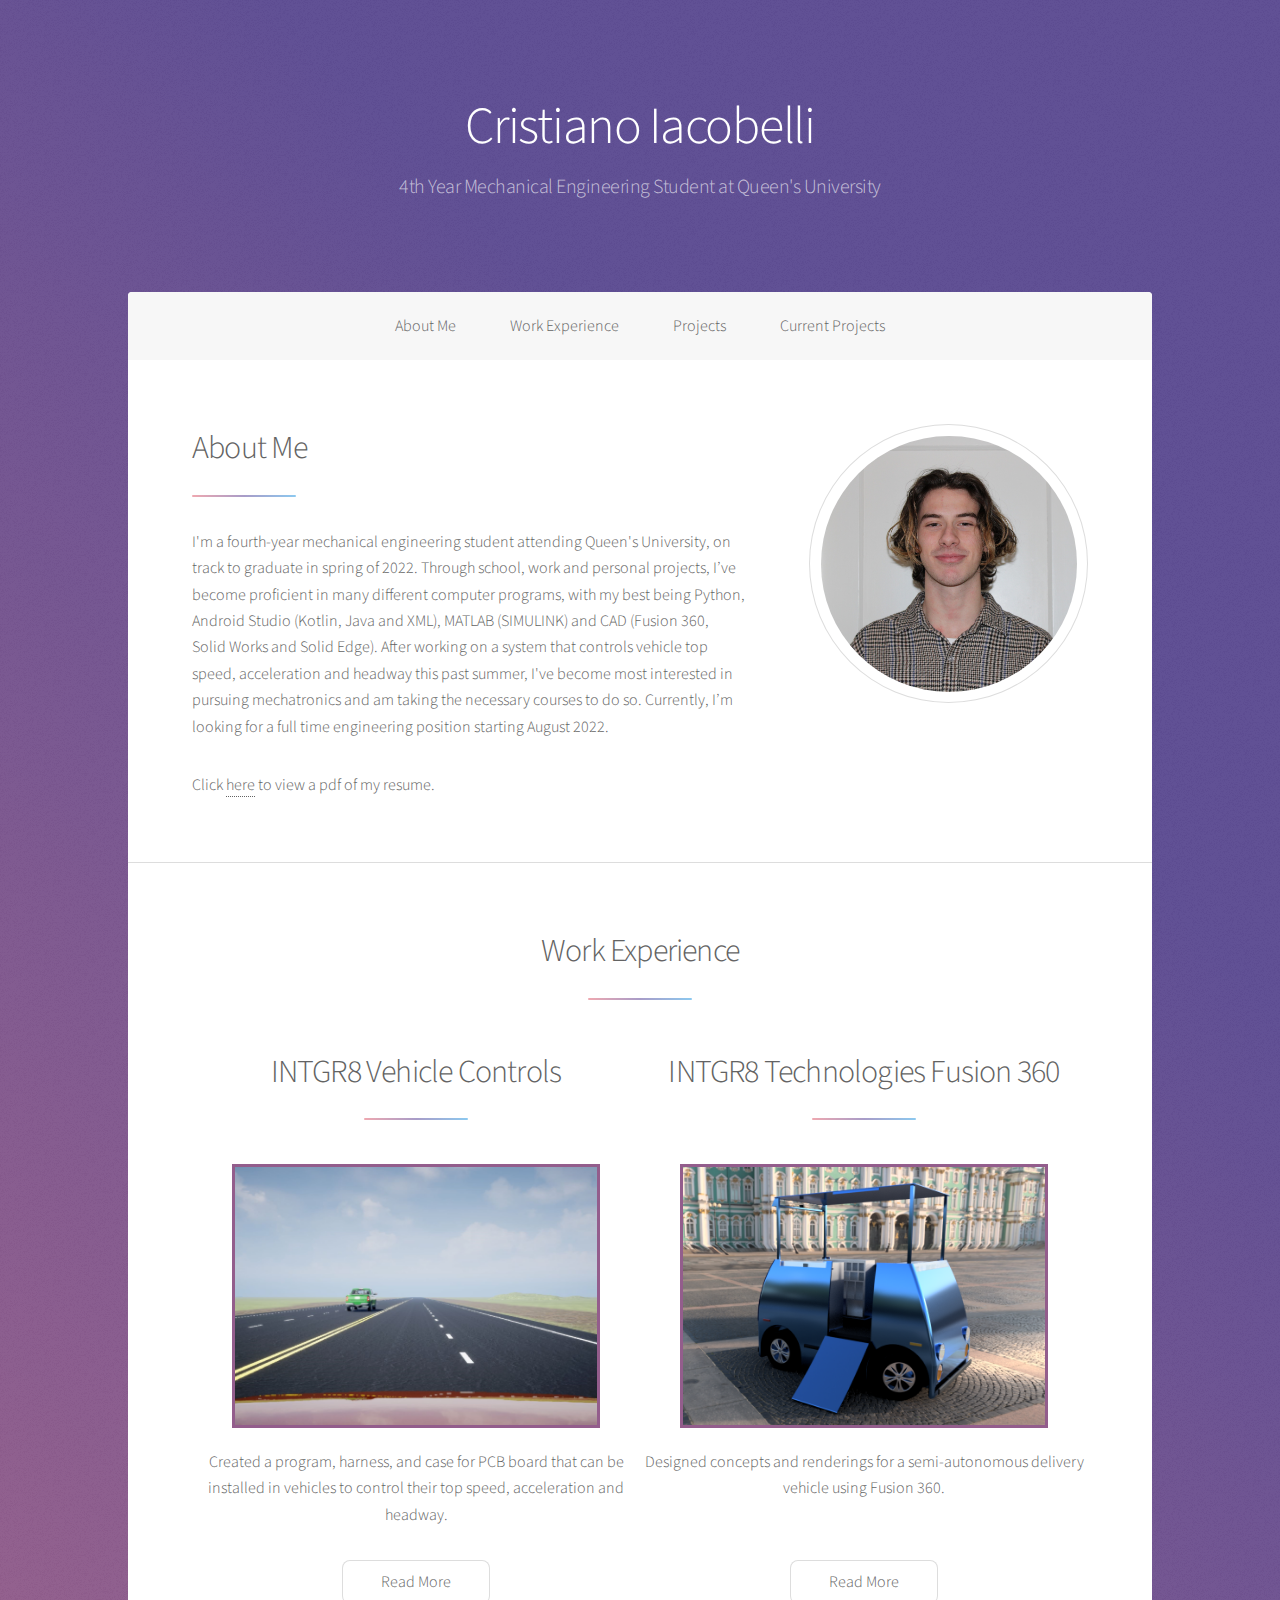
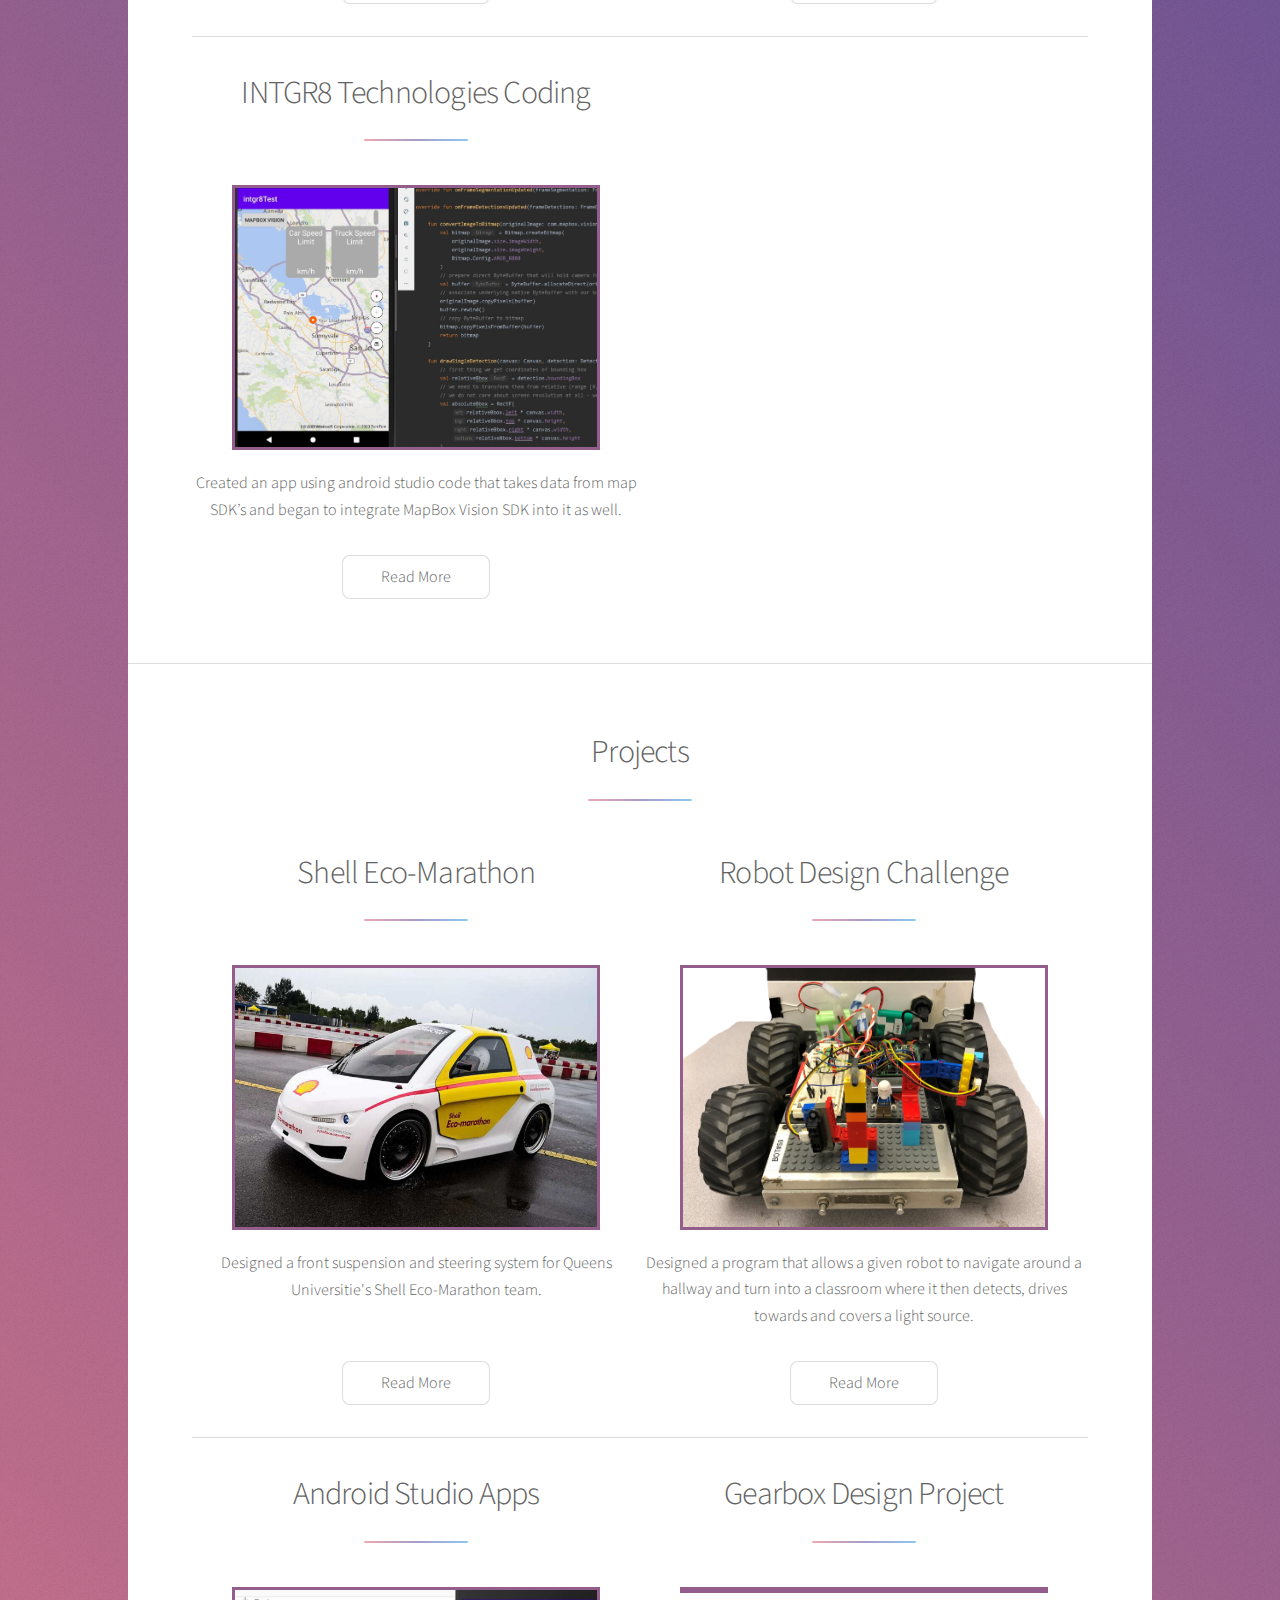
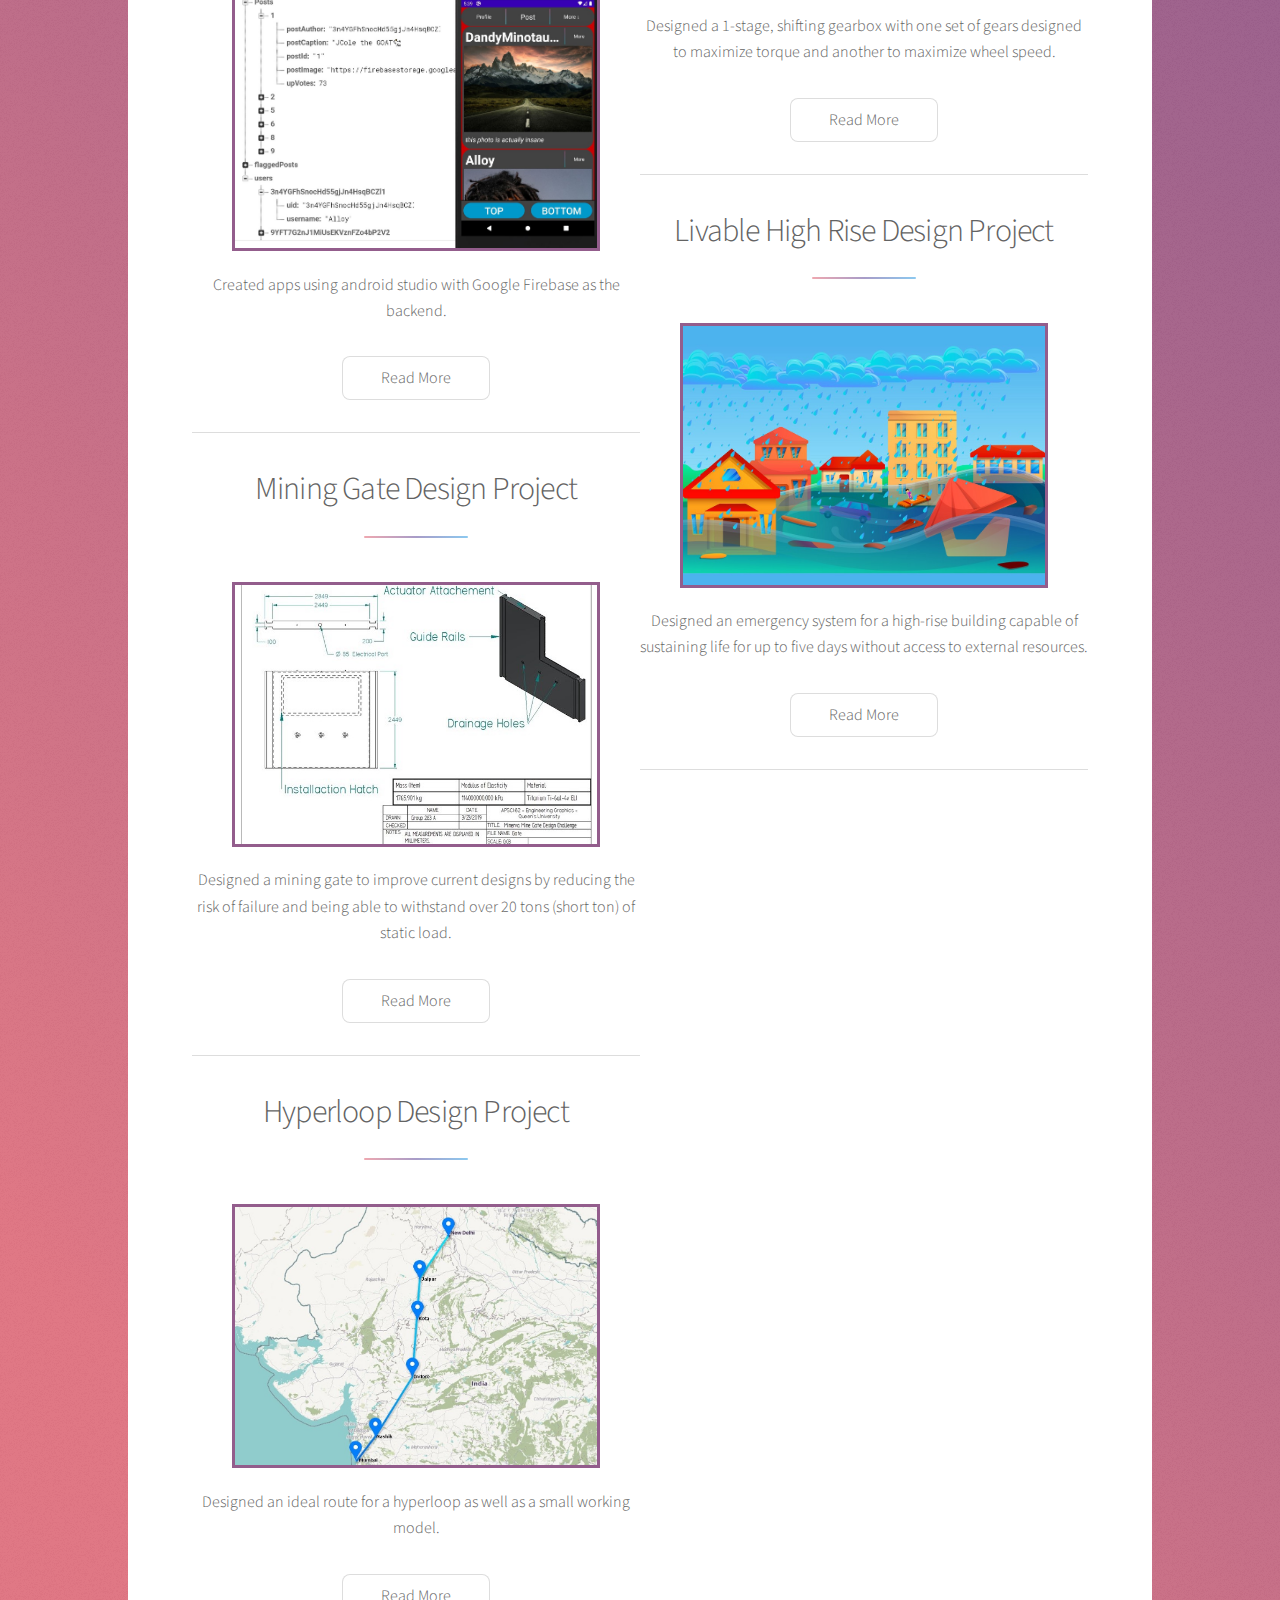
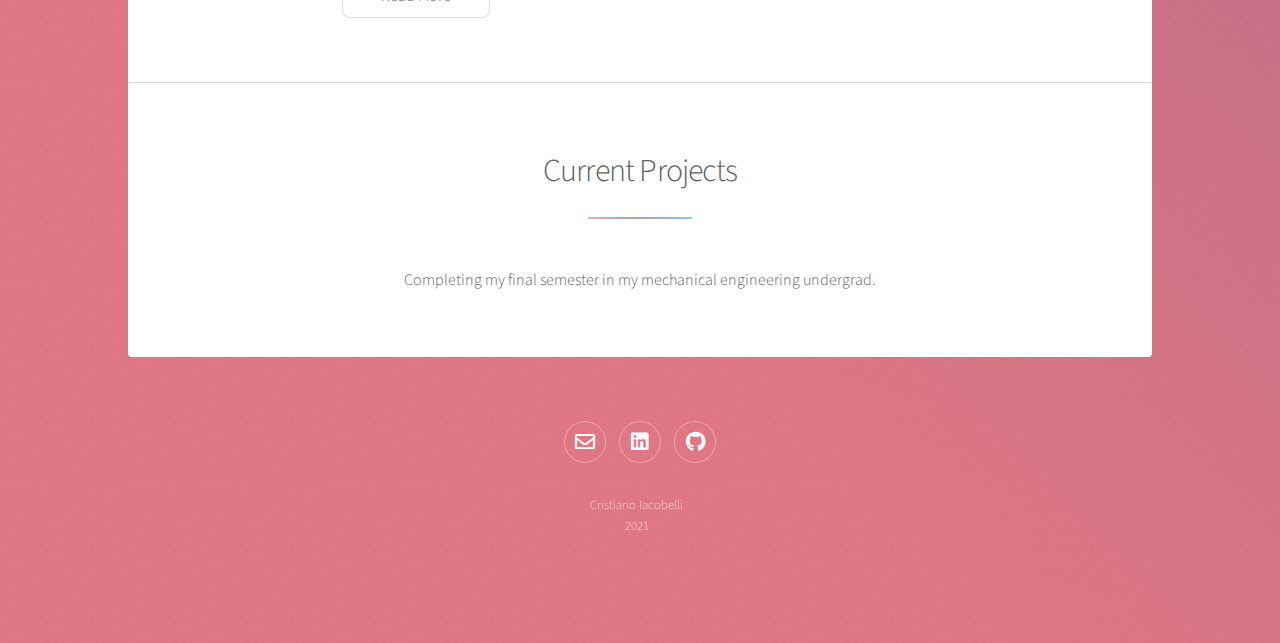
==== commit 44760844: "Updated after fall semester 4th year" ====
--- a/index.html
+++ b/index.html
@@ -11,6 +11,17 @@
 		<meta name="viewport" content="width=device-width, initial-scale=1, user-scalable=no" />
 		<link rel="stylesheet" href="assets/css/main.css" />
 		<noscript><link rel="stylesheet" href="assets/css/noscript.css" /></noscript>
+		<!-- <style>
+			.vertical {
+				border-left: 1px solid #dddddd;
+				/* border-left: 1px solid #bbb; */
+				height: 312%;
+				/* height: 1000px; */
+				/* position:absolute; */
+				position: absolute;
+				left: 50%;
+			}
+		</style> -->
 	</head>
 	<body class="is-preload">
 
@@ -70,6 +81,8 @@
 											<li><a href="INTGR8VehicleControls.html" class="button">Read More</a></li>
 										</ul>
 
+										<hr class="solid">
+
 										<!-- Intgr8 Coding -->
 										<header class="major">
 										<h2>INTGR8 Technologies Coding</h2>
@@ -92,6 +105,9 @@
 										<ul class="actions special">
 											<li><a href="Intgr8Fusion360.html" class="button">Read More</a></li>
 										</ul>
+
+										<hr class="solid">
+
 									</div>													
 								</div>
 							
@@ -106,7 +122,19 @@
 
 								<div class="spotlight">	
 									<div class="content">
-										
+							
+										<!-- Shell Eco-Marathon -->
+										<header class="major">
+										<h2>Shell Eco-Marathon</h2>
+										</header>
+										<span class="center"><img src="images/ShellEcoMarathonPhoto.JPG" alt="" /></span>
+										<p>Designed a front suspension and steering system for Queens Universitie's Shell Eco-Marathon team.<br /><br /></p>
+										<ul class="actions special">
+											<li><a href="ShellEcoMarathonProject.html" class="button">Read More</a></li>
+										</ul>
+										
+										<hr class="solid">
+									
 										<!-- Apps -->
 										<header class="major">
 										<h2>Android Studio Apps</h2>
@@ -117,6 +145,8 @@
 											<li><a href="AndroidStudioApps.html" class="button">Read More</a></li>
 										</ul>
 
+										<hr class="solid">
+										
 										<!-- Mining Gate Design Project -->
 										<header class="major">
 										<h2>Mining Gate Design Project</h2>
@@ -126,6 +156,8 @@
 										<ul class="actions special">
 											<li><a href="MinervaMiningGateDesignProject.html" class="button">Read More</a></li>
 										</ul>
+
+										<hr class="solid">
 										
 										<!-- Hyperloop Design Project -->
 										<header class="major">
@@ -138,7 +170,21 @@
 										</ul>
 											
 									</div>
-									<div class="content">
+
+									<!-- <div class = "vertical"></div> -->
+									<div class="content">
+
+										<!-- Mechatronics -->
+										<header class="major">
+										<h2>Robot Design Challenge</h2>
+										</header>
+										<span class="center"><img src="images/Inkedmechatronics_car_front_7to5.jpg" alt="" /></span>
+										<p>Designed a program that allows a given robot to navigate around a hallway and turn into a classroom where it then detects, drives towards and covers a light source.</p>
+										<ul class="actions special">
+											<li><a href="mechatronicsProjectMECH460.html" class="button">Read More</a></li>
+										</ul>
+
+										<hr class="solid">
 
 										<!-- MECH 323 Design Project - Gearbox-->
 										<header class="major">
@@ -150,6 +196,8 @@
 											<li><a href="MECH323Gearbox.html" class="button">Read More</a></li>
 										</ul>
 
+										<hr class="solid">
+
 										<!-- Livable High Rise Design Project -->
 										<header class="major">
 										<h2>Livable High Rise Design Project</h2>
@@ -159,6 +207,9 @@
 										<ul class="actions special">
 											<li><a href="livableHighRise.html" class="button">Read More</a></li>
 										</ul>
+
+										<hr class="solid">
+
 									</div>	
 
 								</div>
@@ -170,11 +221,14 @@
 								<header class="major">
 									<h2>Current Projects</h2>
 								</header>
-								<div class="spotlight">	
-									<div class="content">
-										
+
+								<p>Completing my final semester in my mechanical engineering undergrad.</p>
+						
+								<!-- <div class="spotlight">	
+									<div class="content">
+										 -->
 										<!-- Fusion 360 -->
-										<header class="major">
+										<!-- <header class="major">
 										<h2>Shell Eco-Marathon</h2>
 										</header>
 										<span class="center"><img src="images/ShellEcoMarathonPhoto.JPG" alt="" /></span>
@@ -183,10 +237,10 @@
 											<li><a href="Intgr8Fusion360.html" class="button">Read More</a></li>
 										</ul>										
 									</div>
-									<div class="content">
+									<div class="content"> -->
 										
 										<!-- Intgr8 Coding -->
-										<header class="major">
+										<!-- <header class="major">
 										<h2>Robot Design Challenge</h2>
 										</header>
 										<span class="center"><img src="images/Intgr8AppScreenshot.JPG" alt="" /></span>
@@ -197,7 +251,7 @@
 									</div>													
 								</div>
 
-							</section>
+							</section> -->
 
 					</div>
 
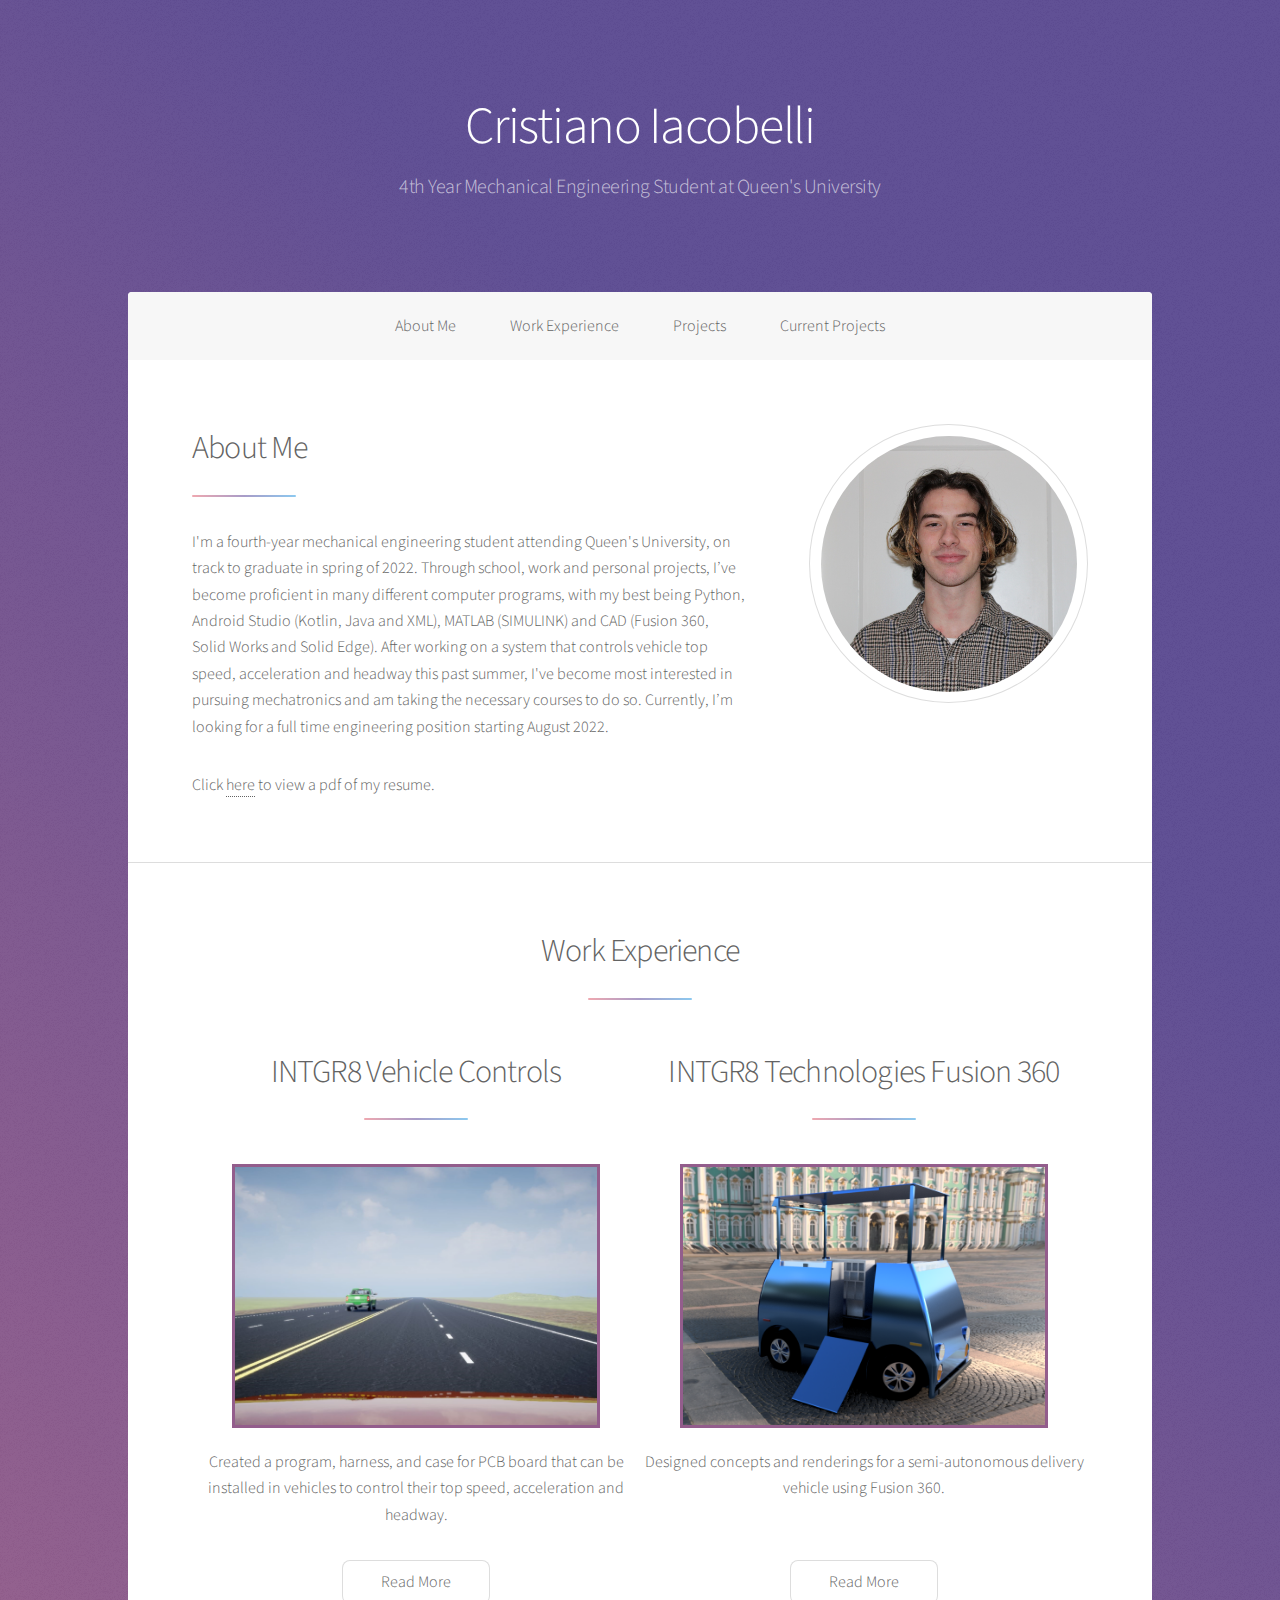
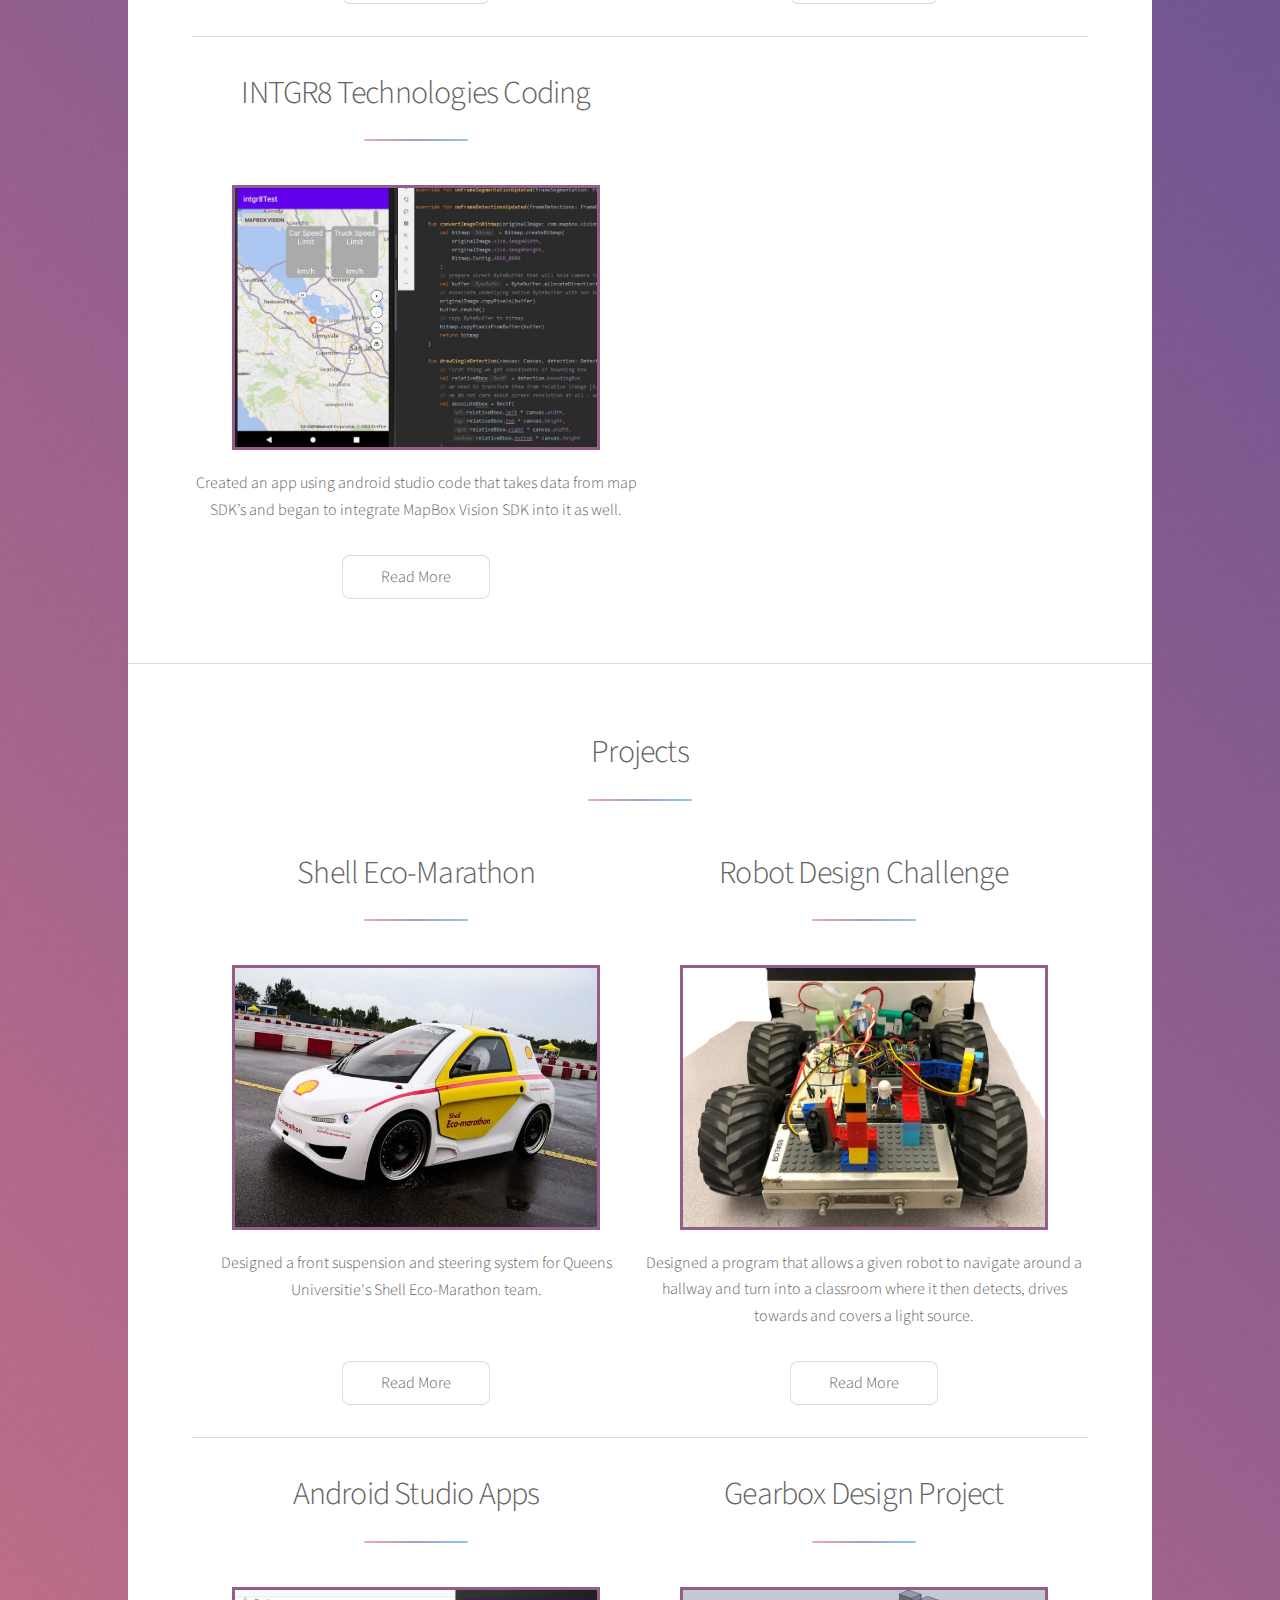
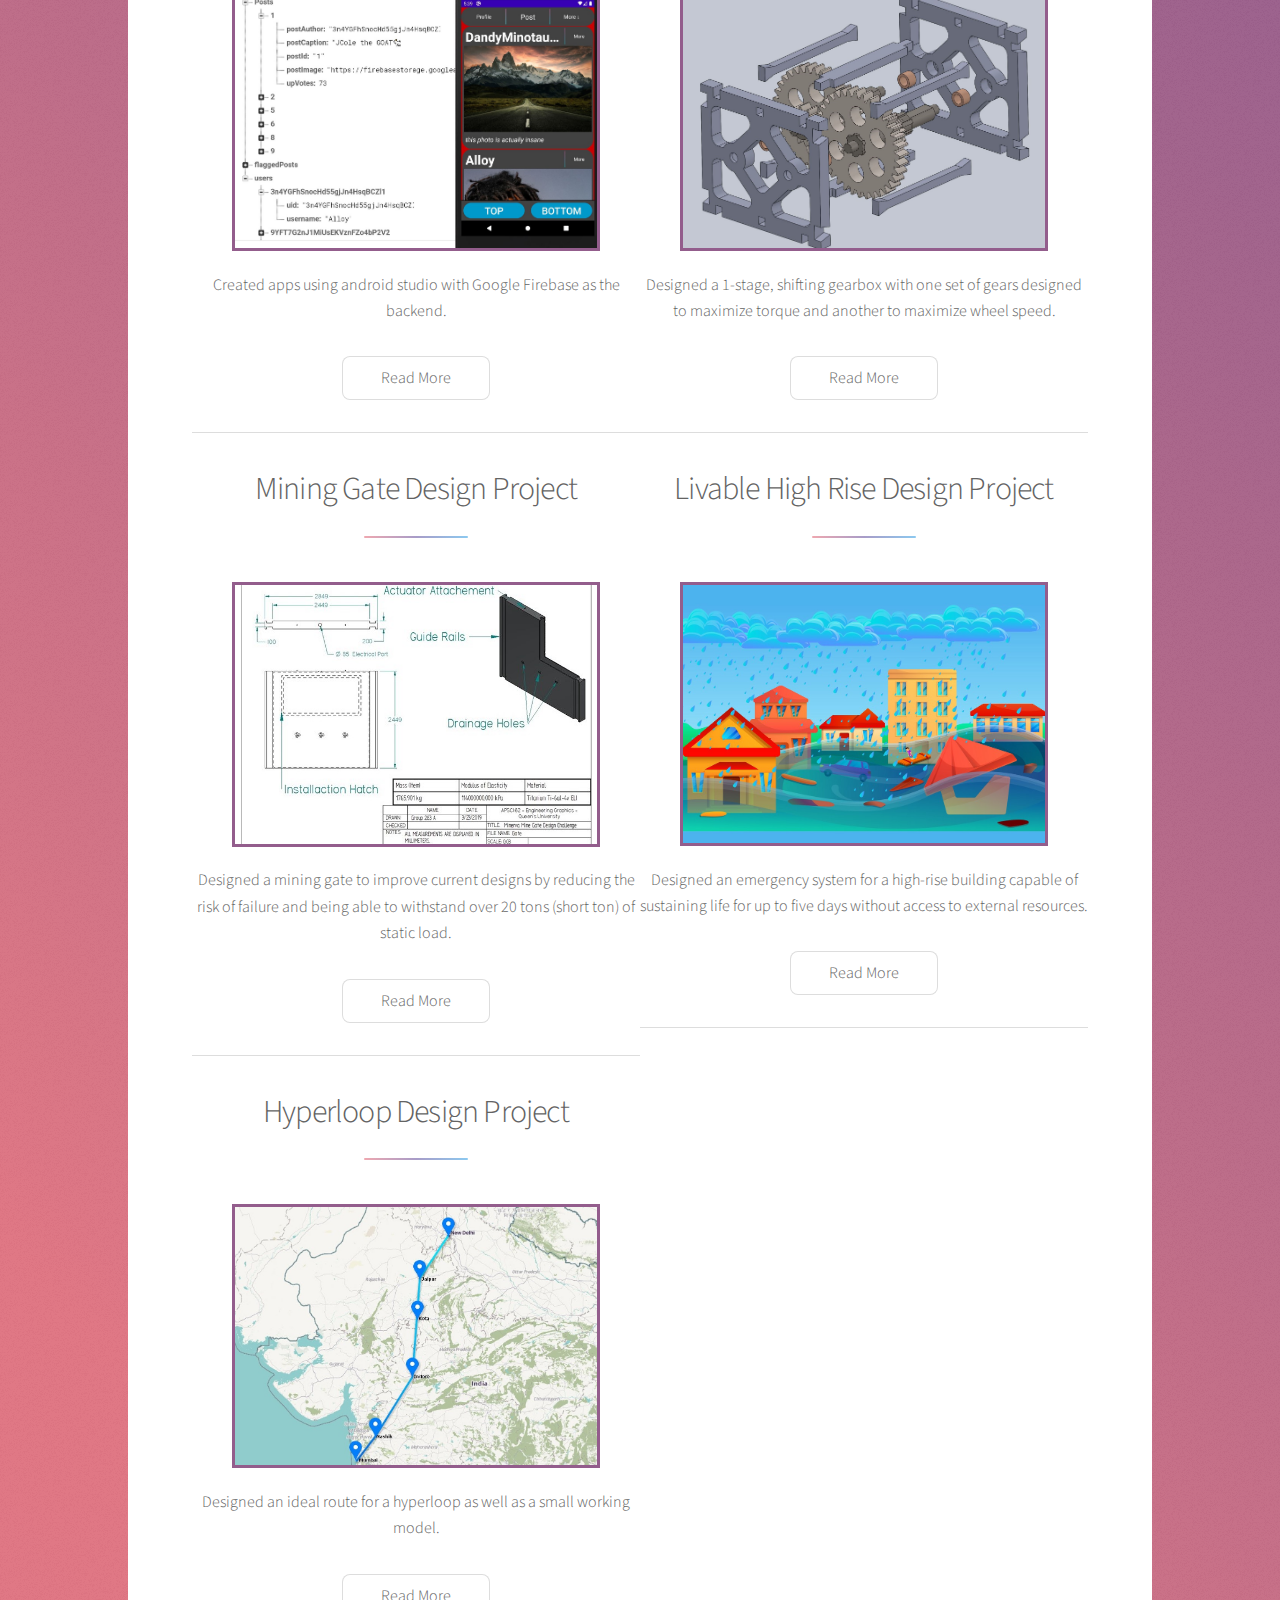
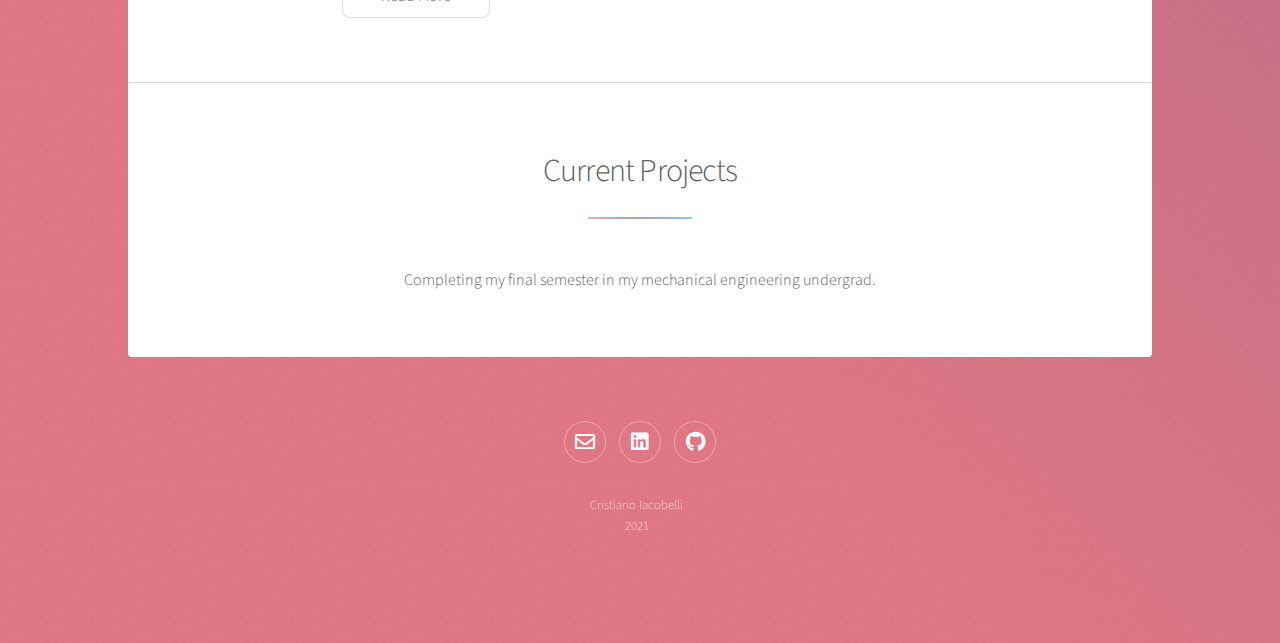
==== commit 8f452550: "Attempt to fix missing gear design photo" ====
--- a/index.html
+++ b/index.html
@@ -190,7 +190,7 @@
 										<header class="major">
 										<h2>Gearbox Design Project</h2>
 										</header>
-										<span class="center"><img src="images/EntireAssembly-TopSpeed-Exploded_mainScreen.jpg" alt="" /></span>
+										<span class="center"><img src="images/EntireAssembly-TopSpeed-Exploded_7to5.jpg" alt="" /></span>
 										<p>Designed a 1-stage, shifting gearbox with one set of gears designed to maximize torque and another to maximize wheel speed.</p>
 										<ul class="actions special">
 											<li><a href="MECH323Gearbox.html" class="button">Read More</a></li>
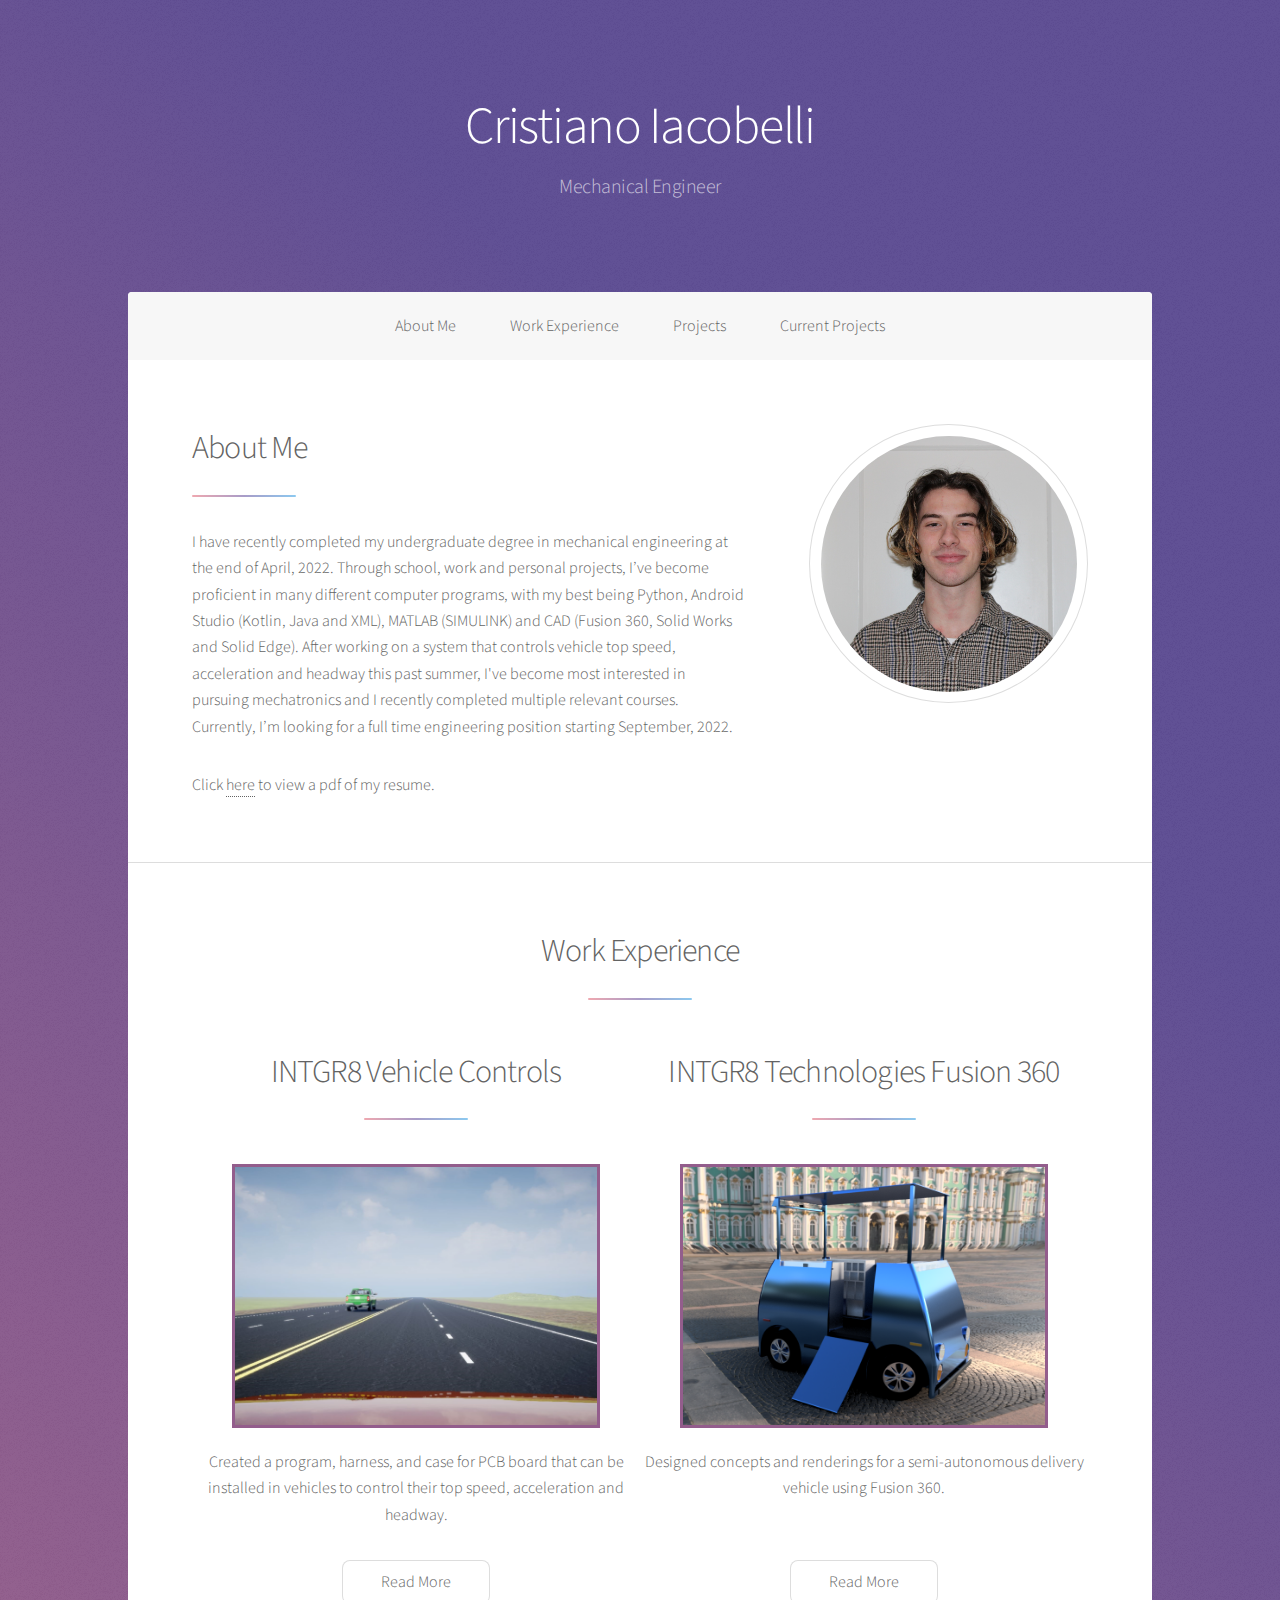
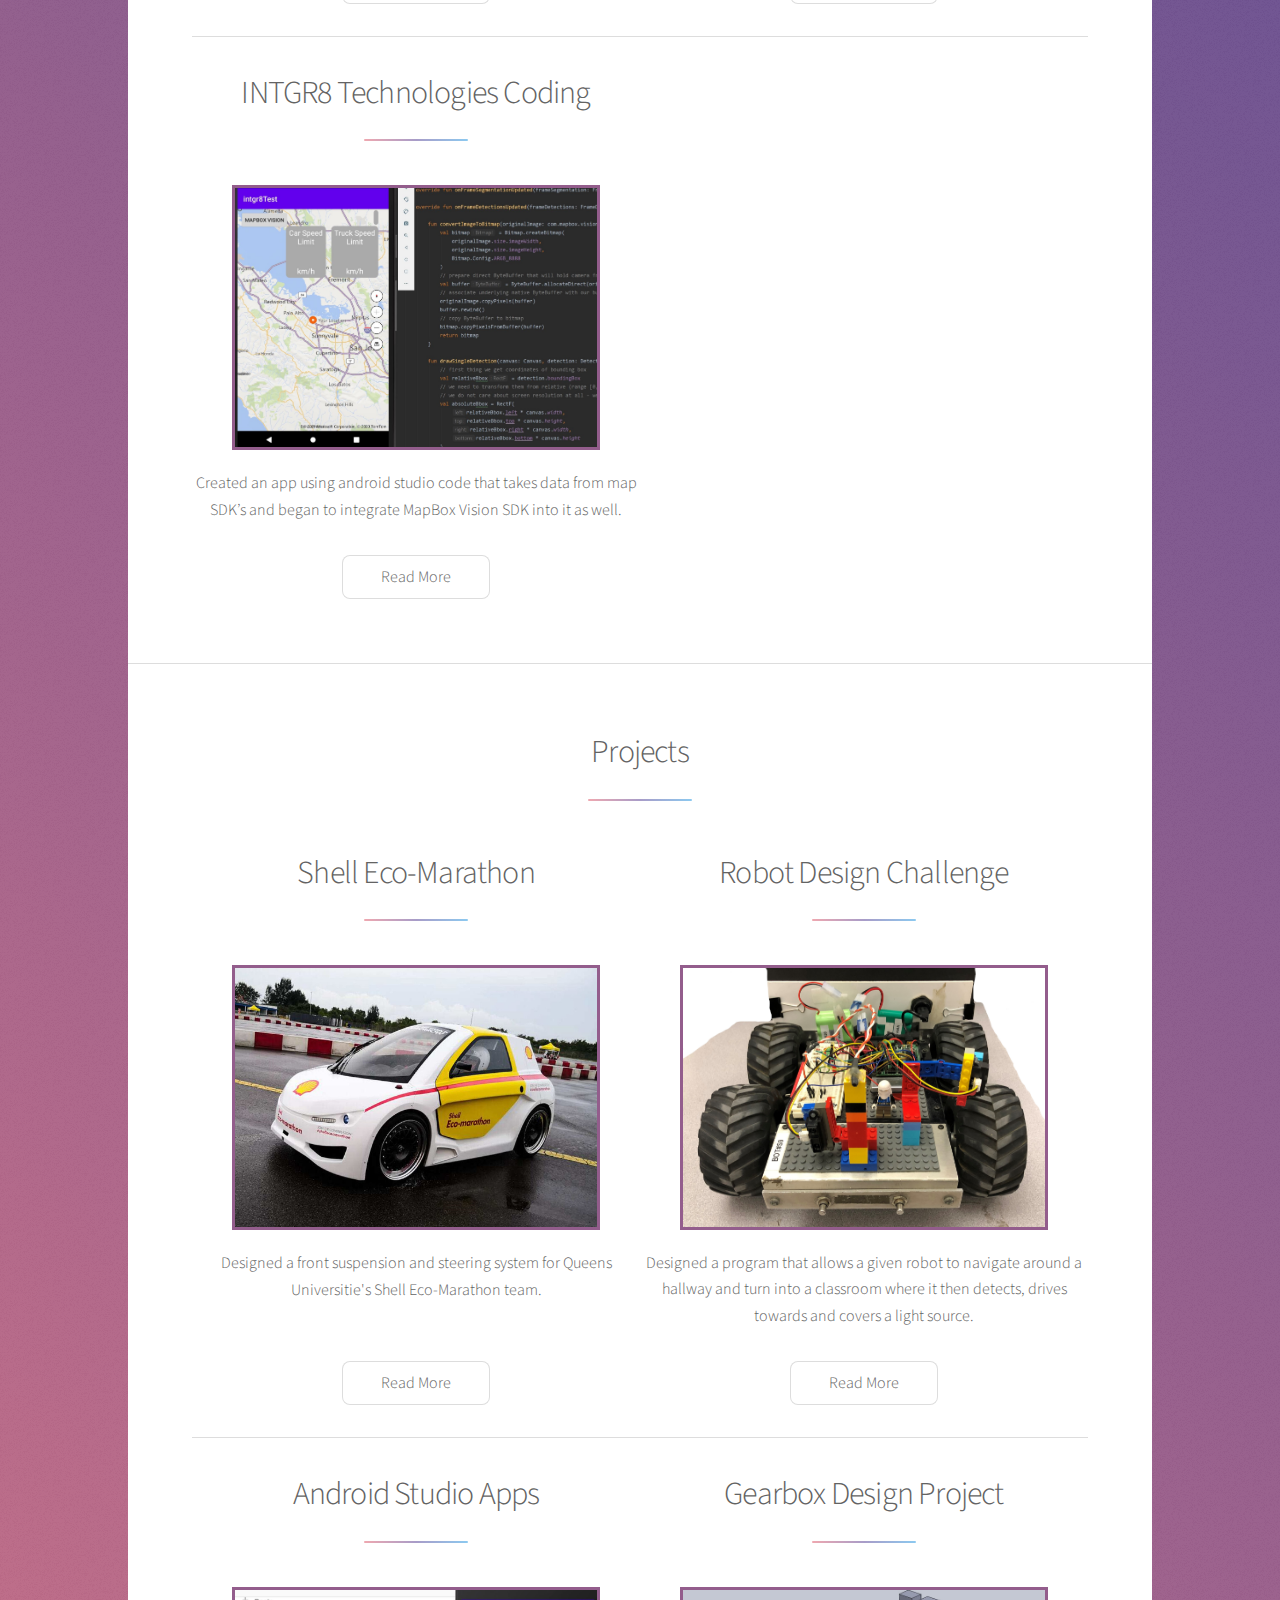
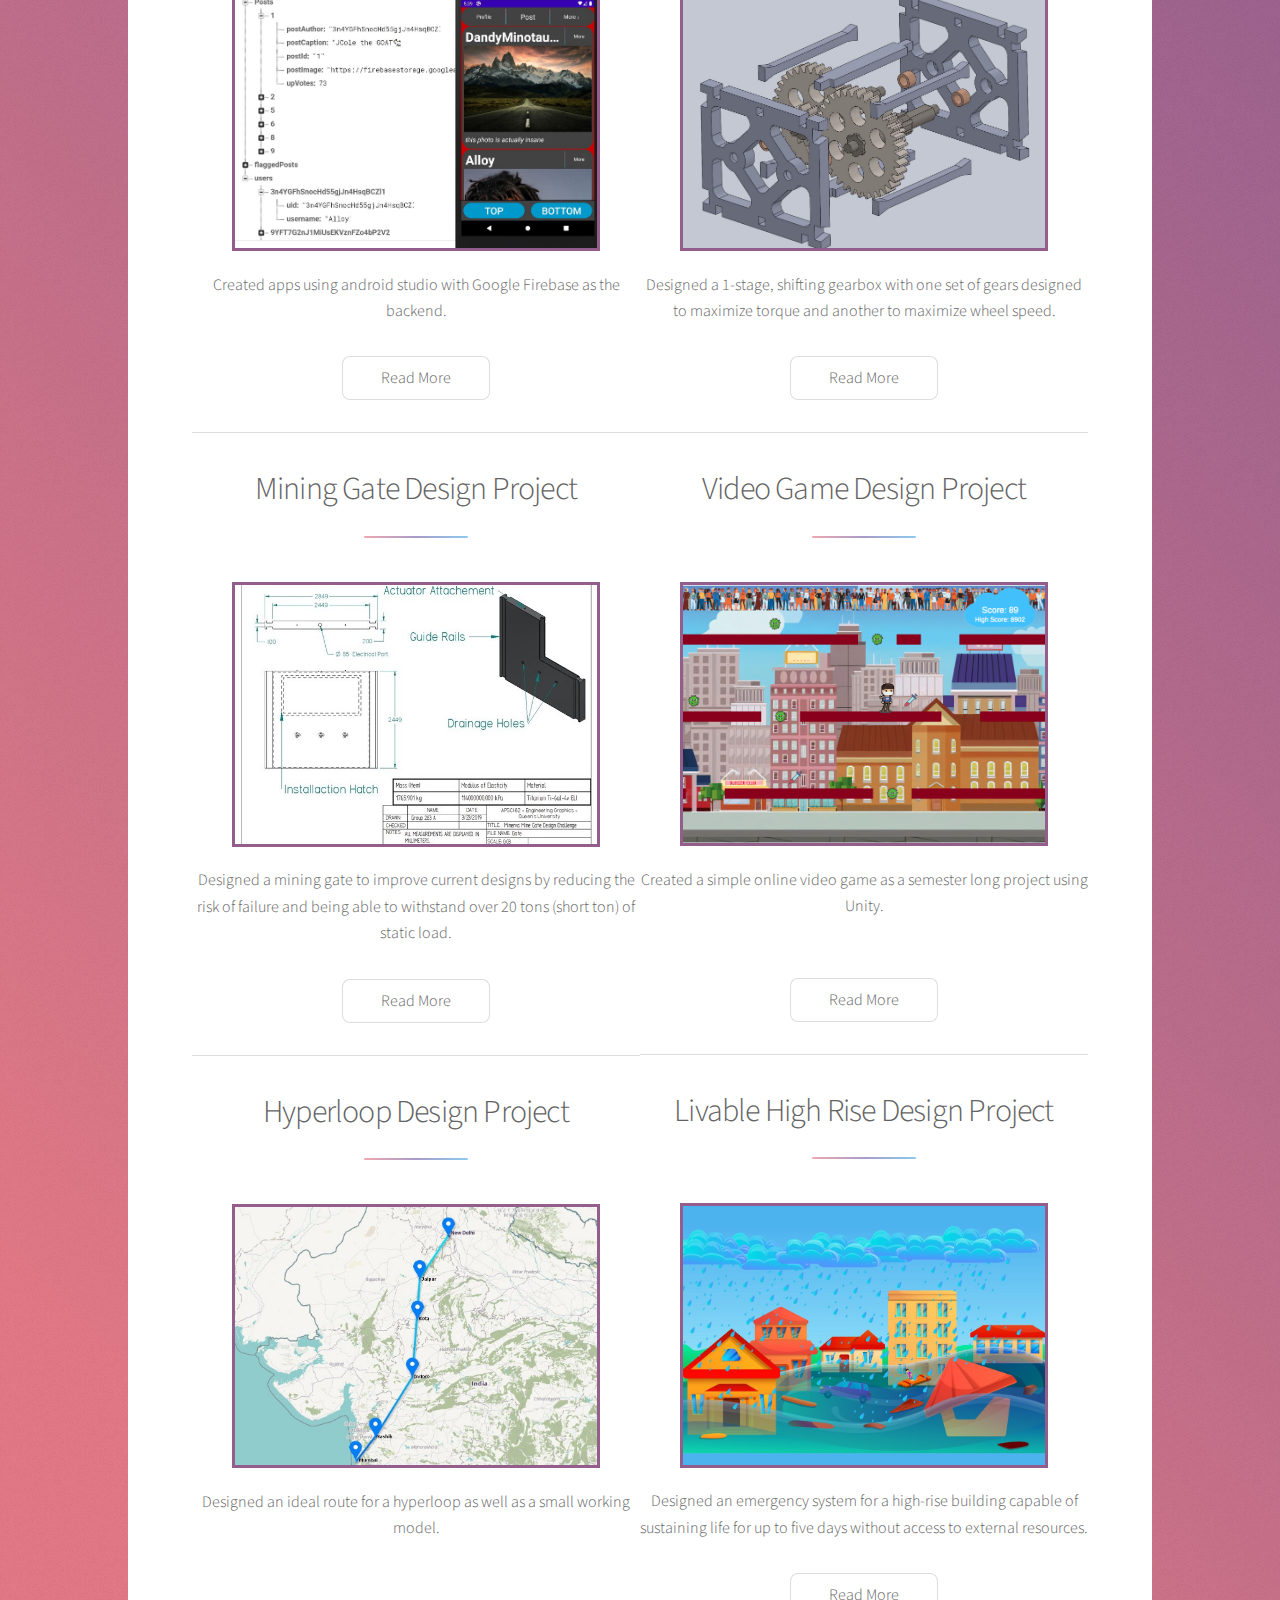
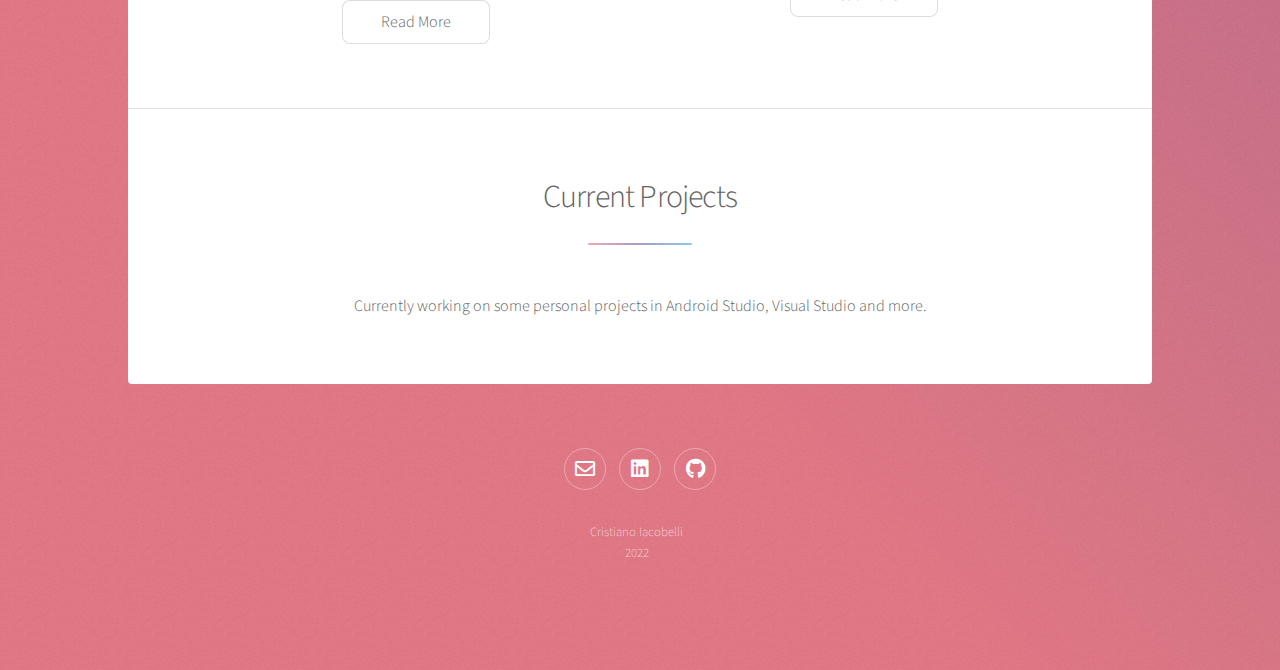
==== commit fe6396ab: "Updated for 2022 summer" ====
--- a/index.html
+++ b/index.html
@@ -32,7 +32,7 @@
 					<header id="header" class="alt">
 						<!-- <span class="logo"><img src="images/logo.svg" alt="" /></span> -->
 						<h1>Cristiano Iacobelli</h1>
-						<p>4th Year Mechanical Engineering Student at Queen's University<br /></p>
+						<p>Mechanical Engineer<br /></p>
 					</header>
 
 				<!-- Nav -->
@@ -55,10 +55,10 @@
 										<header class="major">
 											<h2>About Me</h2>
 										</header>
-										<p>I'm a fourth-year mechanical engineering student attending Queen's University, on track to graduate in spring of 2022. Through school, work and personal projects, I’ve become proficient in many different computer programs, with my best being Python, Android Studio (Kotlin, Java and XML), MATLAB (SIMULINK) and CAD (Fusion 360, Solid Works and Solid Edge).  After working on a system that controls vehicle top speed, acceleration and headway this past summer, I've become most interested in pursuing mechatronics and am taking the necessary courses to do so. Currently, I’m looking for a full time engineering position starting August 2022.</p>
+										<p>I have recently completed my undergraduate degree in mechanical engineering at the end of April, 2022. Through school, work and personal projects, I’ve become proficient in many different computer programs, with my best being Python, Android Studio (Kotlin, Java and XML), MATLAB (SIMULINK) and CAD (Fusion 360, Solid Works and Solid Edge).  After working on a system that controls vehicle top speed, acceleration and headway this past summer, I've become most interested in pursuing mechatronics and I recently completed multiple relevant courses. Currently, I’m looking for a full time engineering position starting September, 2022.</p>
 										<!-- <p>I consider my technical strengths to be my coding and CAD skills.  My professional strenghts are that I'm friendly and outgoing.  One of my weaknesses, which is a large part of mechatronics, is circuits.  I am currently taking courses to help improve my circuit skills.</p>
 										<p>Outside of school, I'm always doing outdoor activities.  My favorite sports to play are soccer, hockey, boarding (snowboarding, downhill longboarding, skimboarding and surfing), mountain biking, tennis, volleyball, football and basketball.  I also enjoy going on backpacking trips with my friends, typically around B.C.</p> -->
-										<p>Click <a href="CristianoResume2021_updatedSeptember.pdf" target = "_blank">here</a> to view a pdf of my resume.</p>
+										<p>Click <a href="CristianoResumeJuly2022.pdf" target = "_blank">here</a> to view a pdf of my resume.</p>
 									</div>
 									<span class="image"><img src="images/AboutMePhoto.JPG" alt="" /></span>
 								</div>
@@ -164,7 +164,7 @@
 										<h2>Hyperloop Design Project</h2>
 										</header>
 										<span class="center"><img src="images/NewDelhiToMumbaiHyperloopBetterRes.jpg" alt="" /></span>
-										<p>Designed an ideal route for a hyperloop as well as a small working model.</p>
+										<p>Designed an ideal route for a hyperloop as well as a small working model.<br /><br /></p>
 										<ul class="actions special">
 											<li><a href="HyperloopDesignProject.html" class="button">Read More</a></li>
 										</ul>
@@ -198,6 +198,18 @@
 
 										<hr class="solid">
 
+										<!-- Video Game Design Project -->
+										<header class="major">
+										<h2>Video Game Design Project</h2>
+										</header>
+										<span class="center"><img src="images/GameDesignScreenshot7to5.png" alt="" /></span>
+										<p>Created a simple online video game as a semester long project using Unity.<br /><br /></p>
+										<ul class="actions special">
+											<li><a href="VideoGameDesignProject.html" class="button">Read More</a></li>
+										</ul>
+
+										<hr class="solid">
+
 										<!-- Livable High Rise Design Project -->
 										<header class="major">
 										<h2>Livable High Rise Design Project</h2>
@@ -207,8 +219,6 @@
 										<ul class="actions special">
 											<li><a href="livableHighRise.html" class="button">Read More</a></li>
 										</ul>
-
-										<hr class="solid">
 
 									</div>	
 
@@ -222,7 +232,7 @@
 									<h2>Current Projects</h2>
 								</header>
 
-								<p>Completing my final semester in my mechanical engineering undergrad.</p>
+								<p>Currently working on some personal projects in Android Studio, Visual Studio and more.</p>
 						
 								<!-- <div class="spotlight">	
 									<div class="content">
@@ -264,7 +274,7 @@
 							<li><a href="https://github.com/cjiacobelli" class="icon brands fa-github alt" target = "_blank"><span class="label">GitHub</span></a></li>
 						</ul>
 						
-						<p class="copyright"> Cristiano Iacobelli<br />2021</p>
+						<p class="copyright"> Cristiano Iacobelli<br />2022</p>
 					</footer>
 
 			</div>
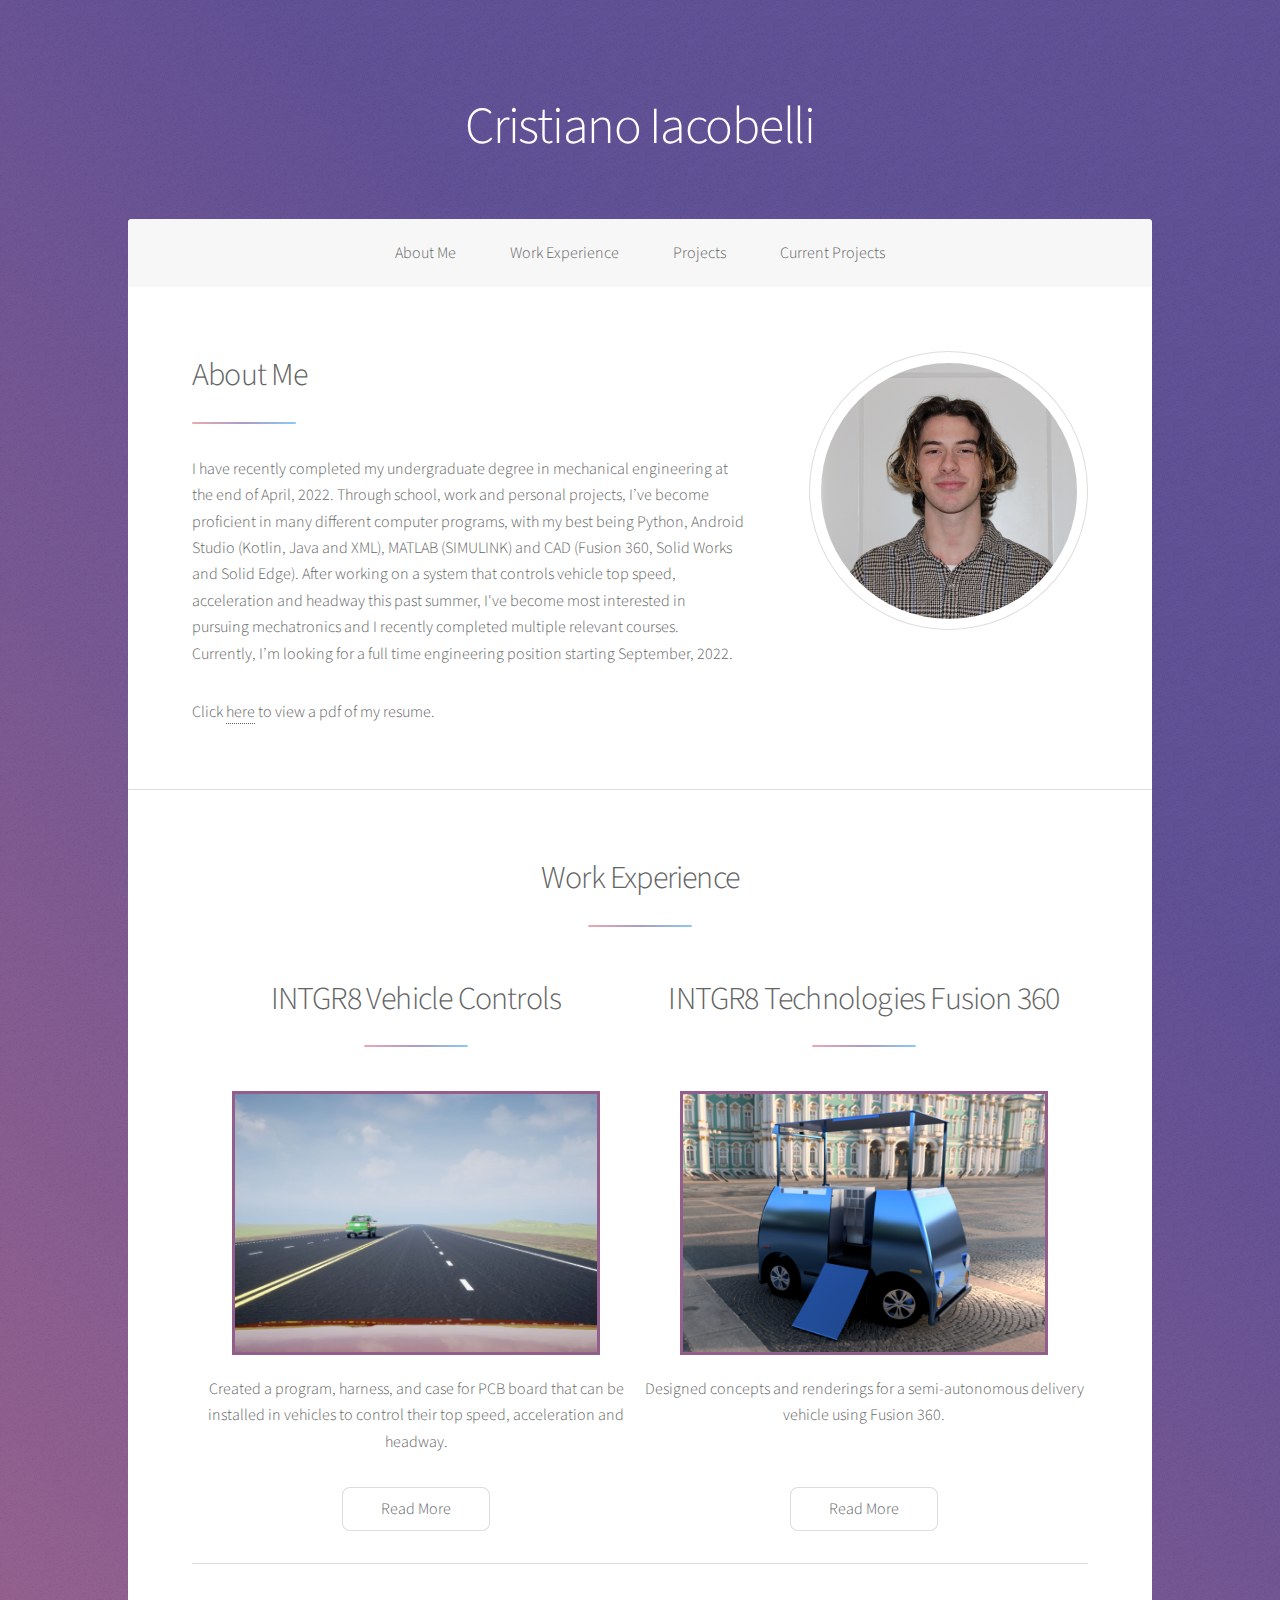
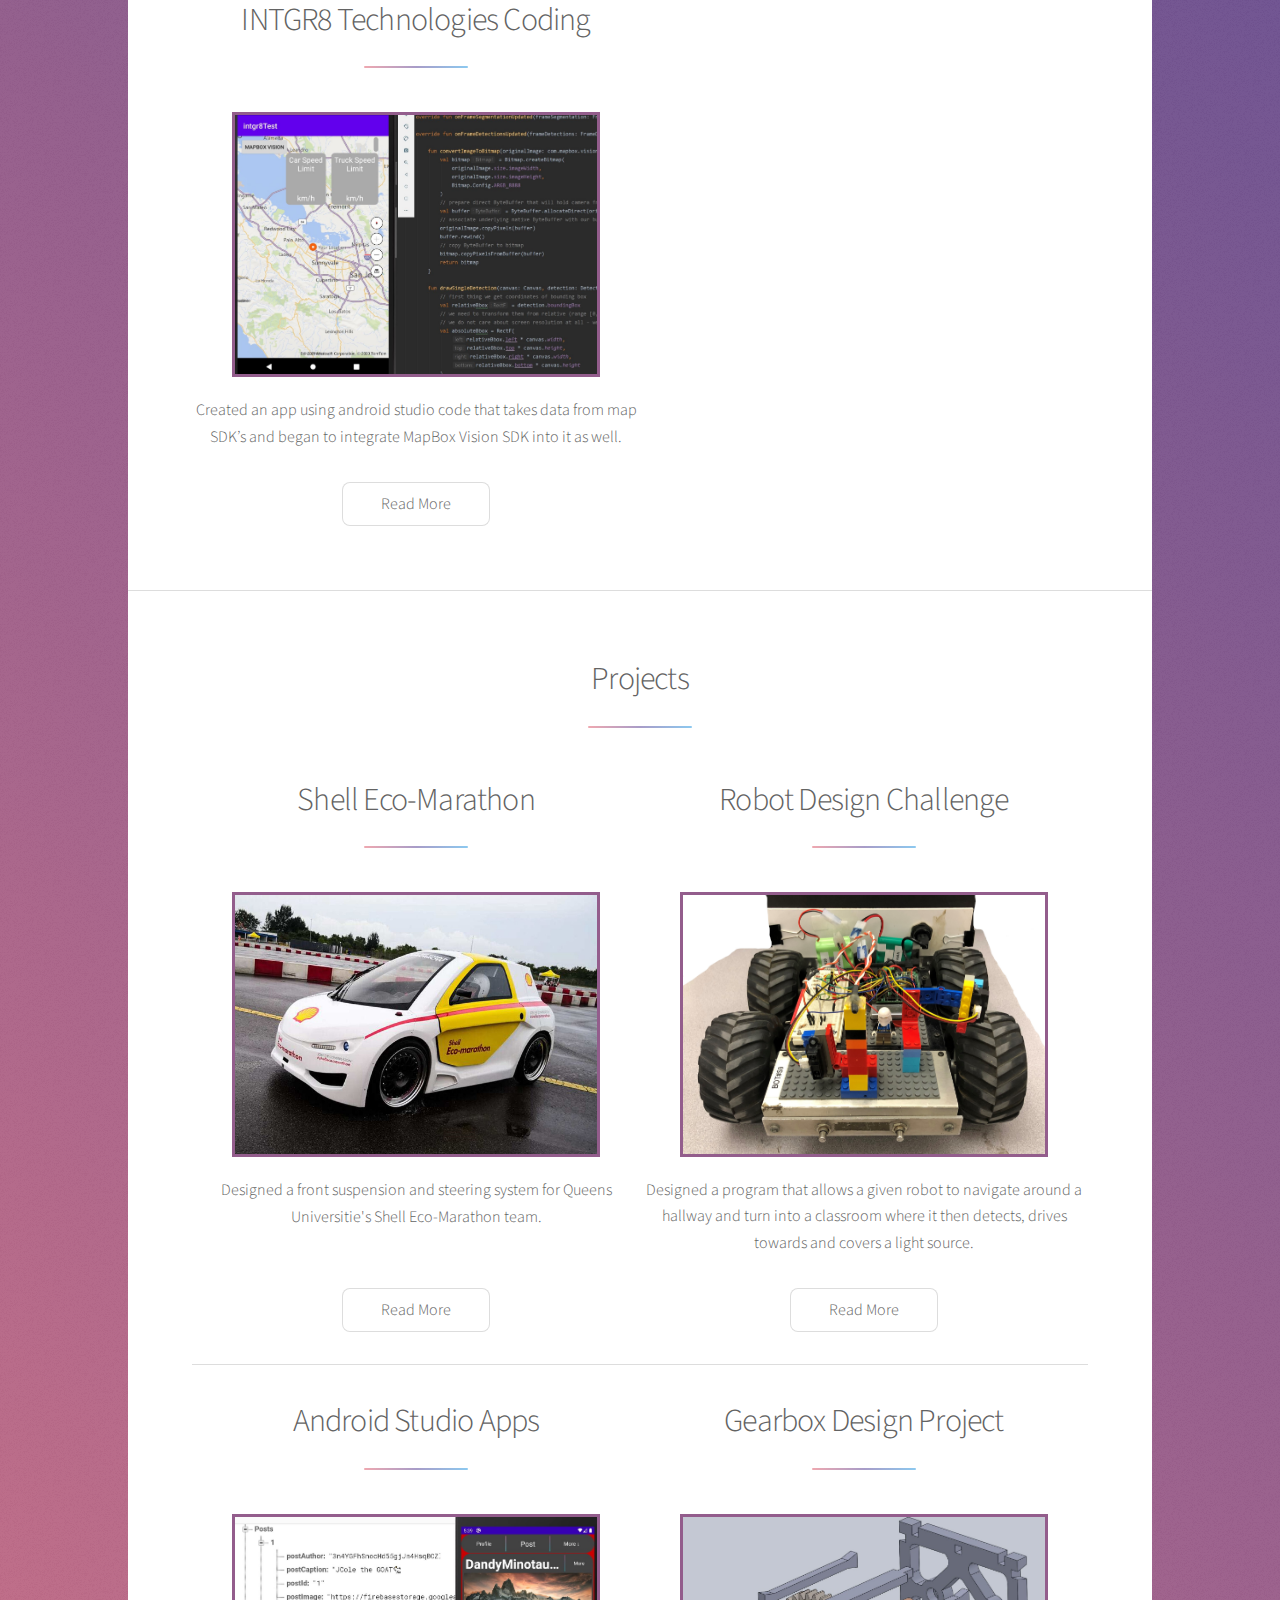
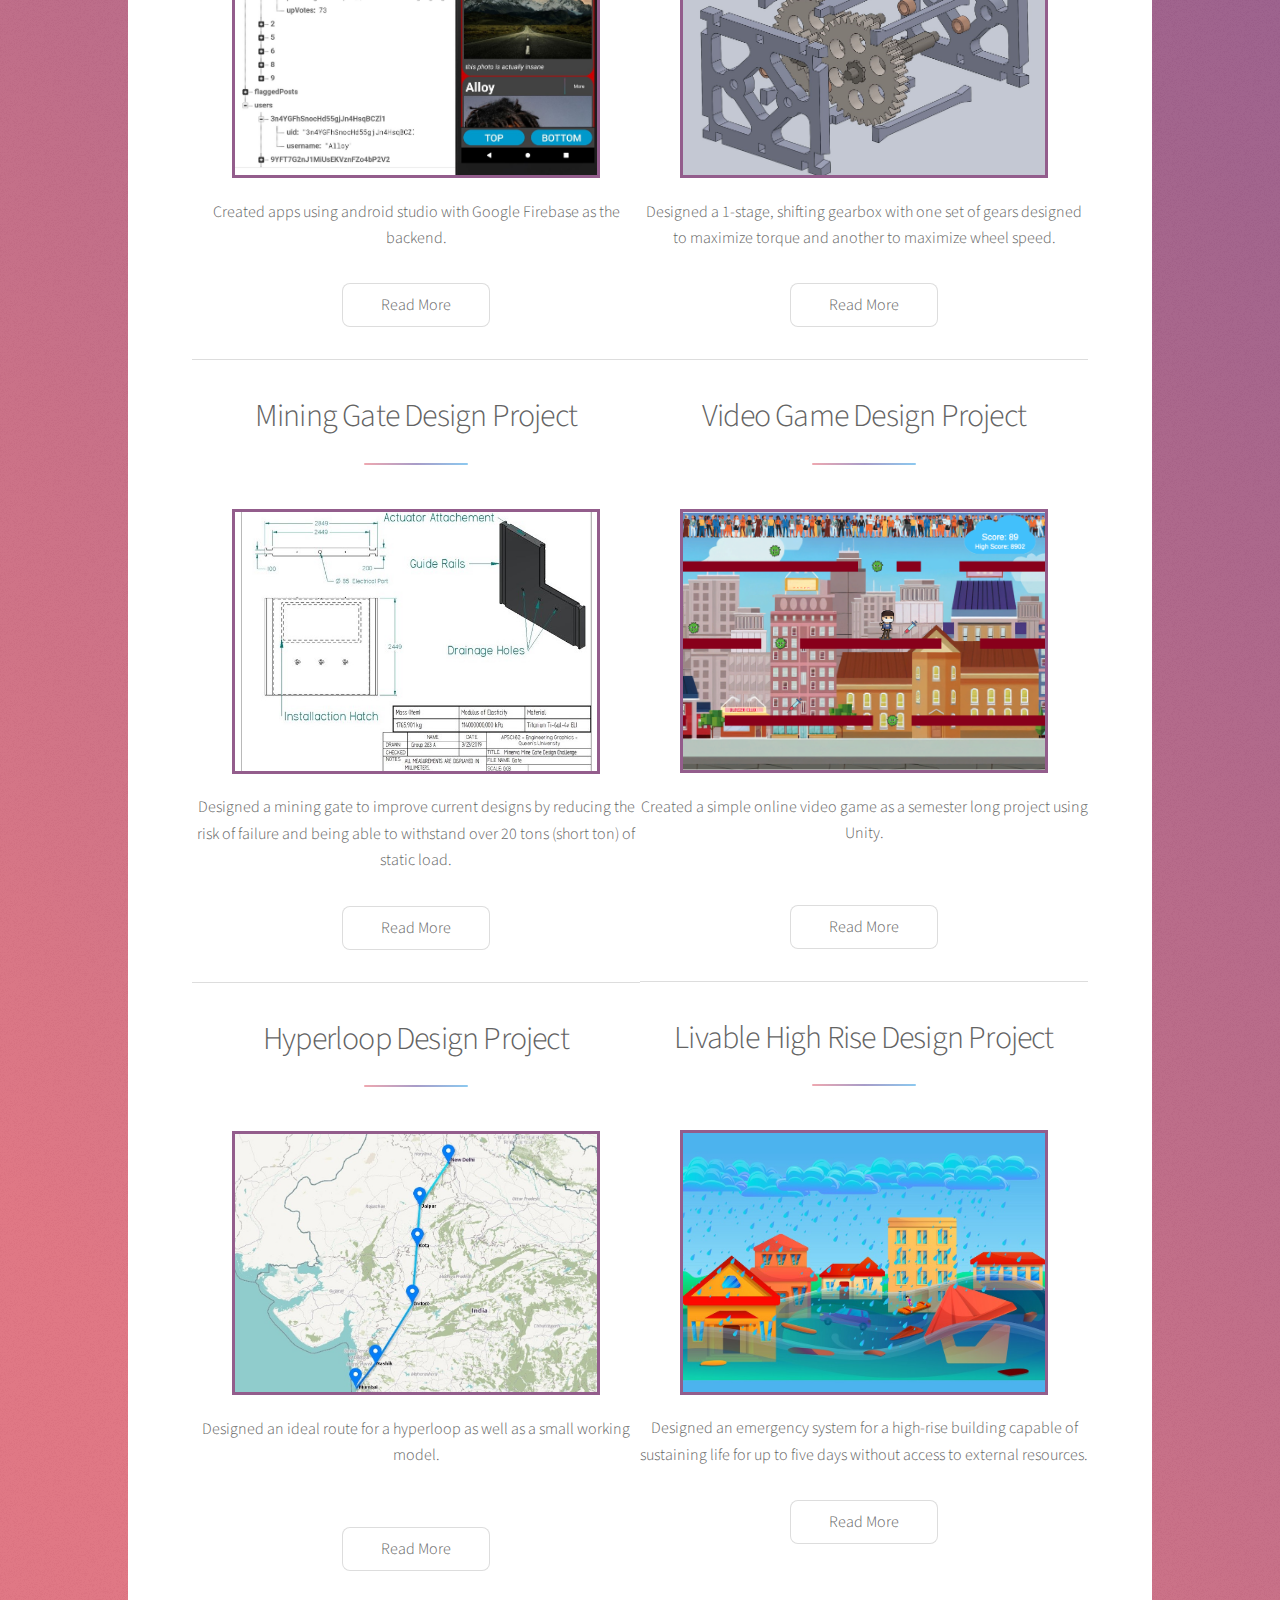
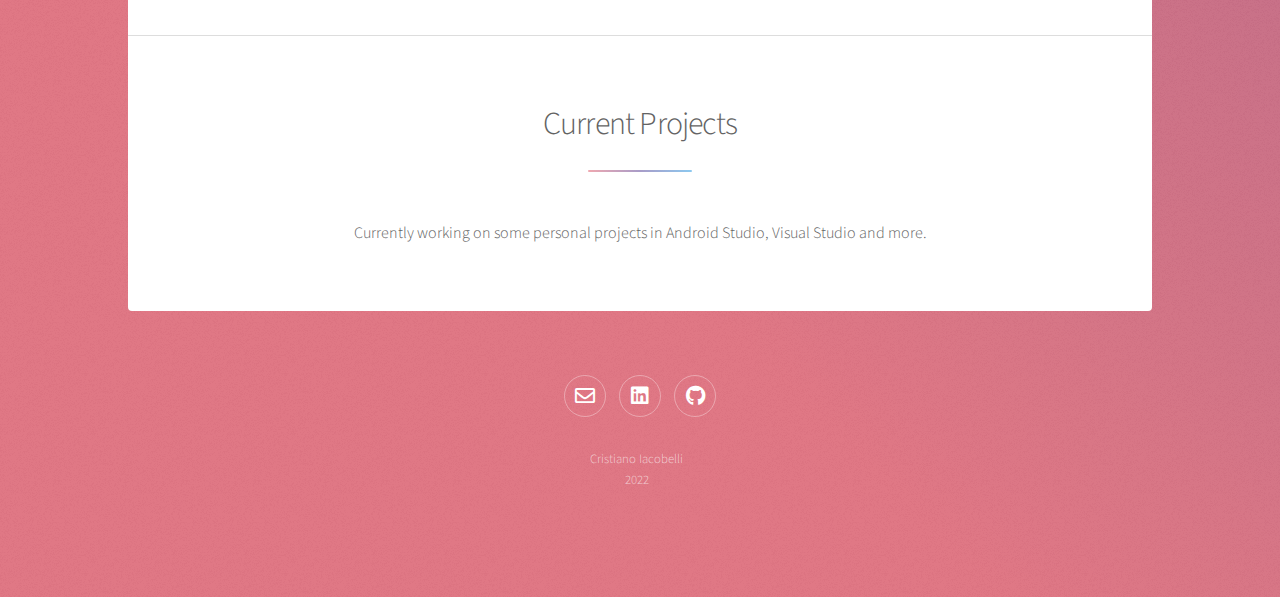
==== commit 2fb42bce: "Minor change to resume" ====
--- a/index.html
+++ b/index.html
@@ -32,7 +32,7 @@
 					<header id="header" class="alt">
 						<!-- <span class="logo"><img src="images/logo.svg" alt="" /></span> -->
 						<h1>Cristiano Iacobelli</h1>
-						<p>Mechanical Engineer<br /></p>
+						<!-- <p>Mechanical Engineer<br /></p> -->
 					</header>
 
 				<!-- Nav -->
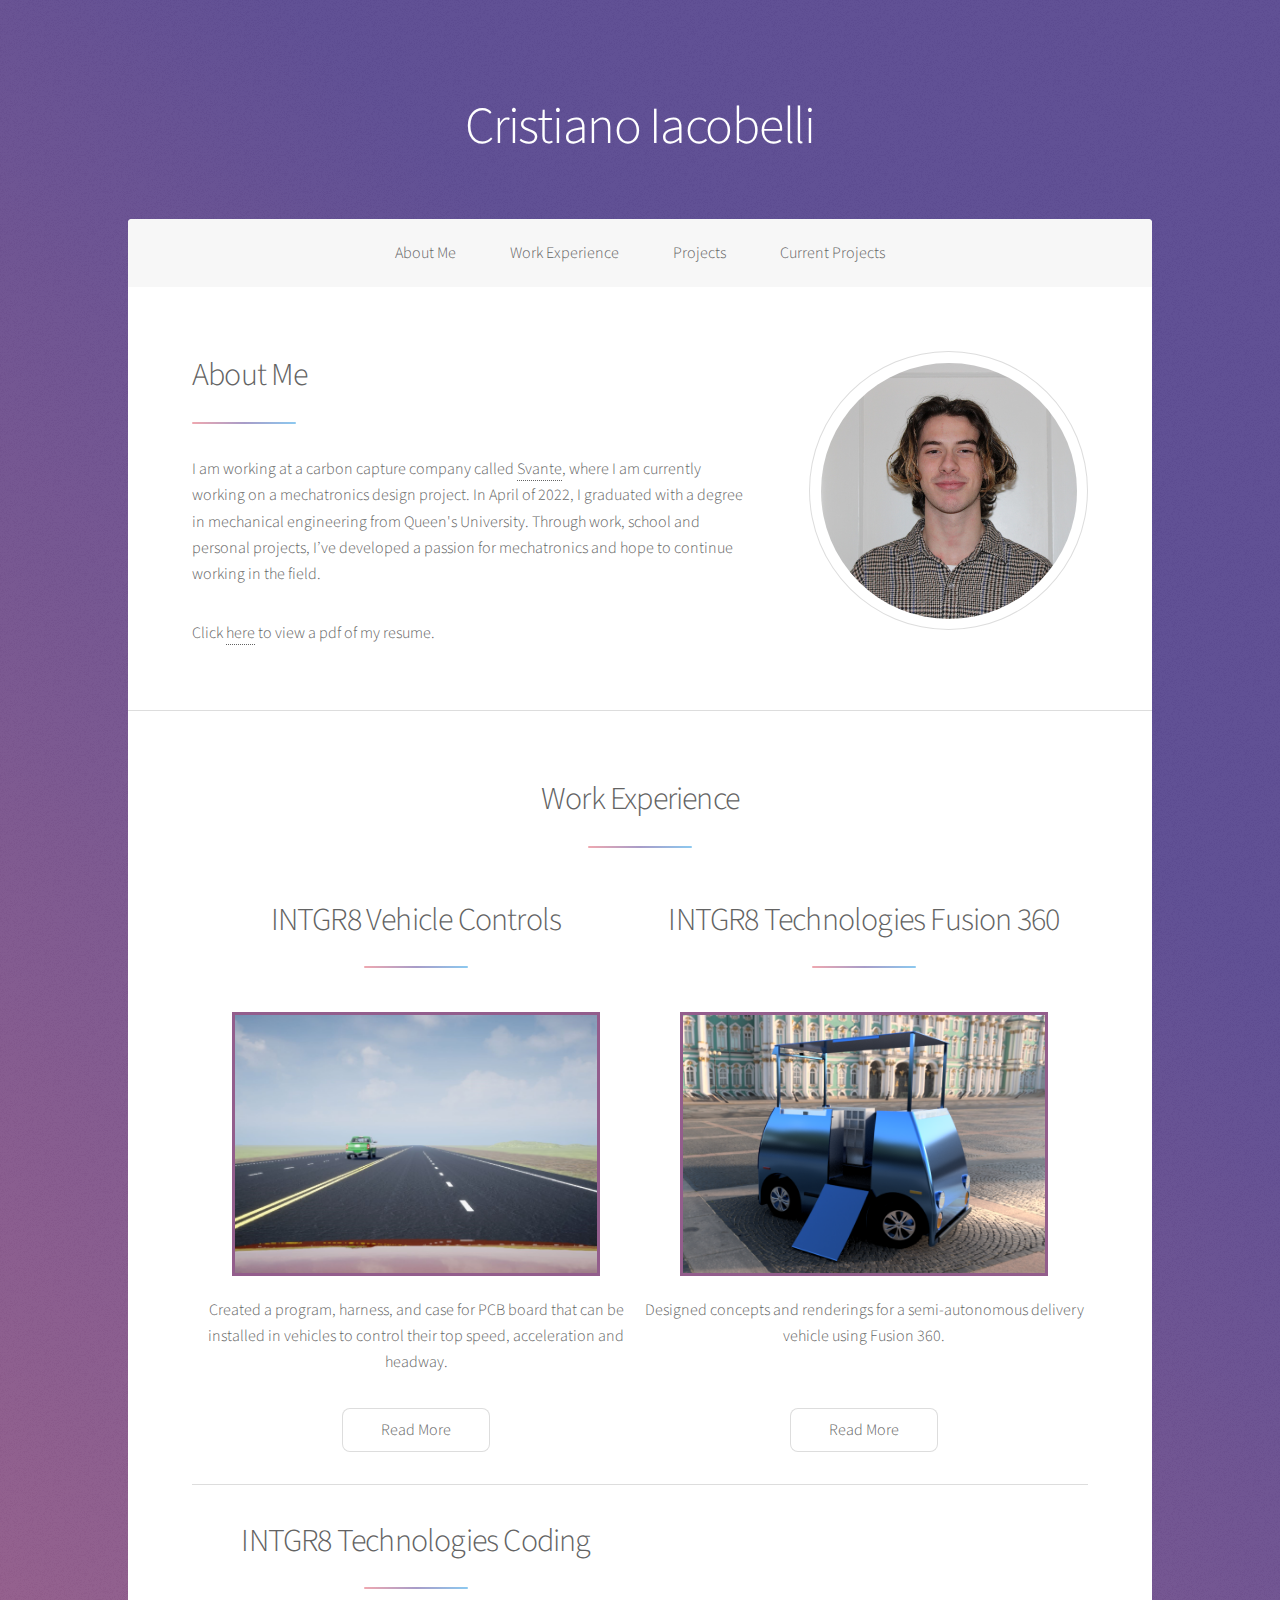
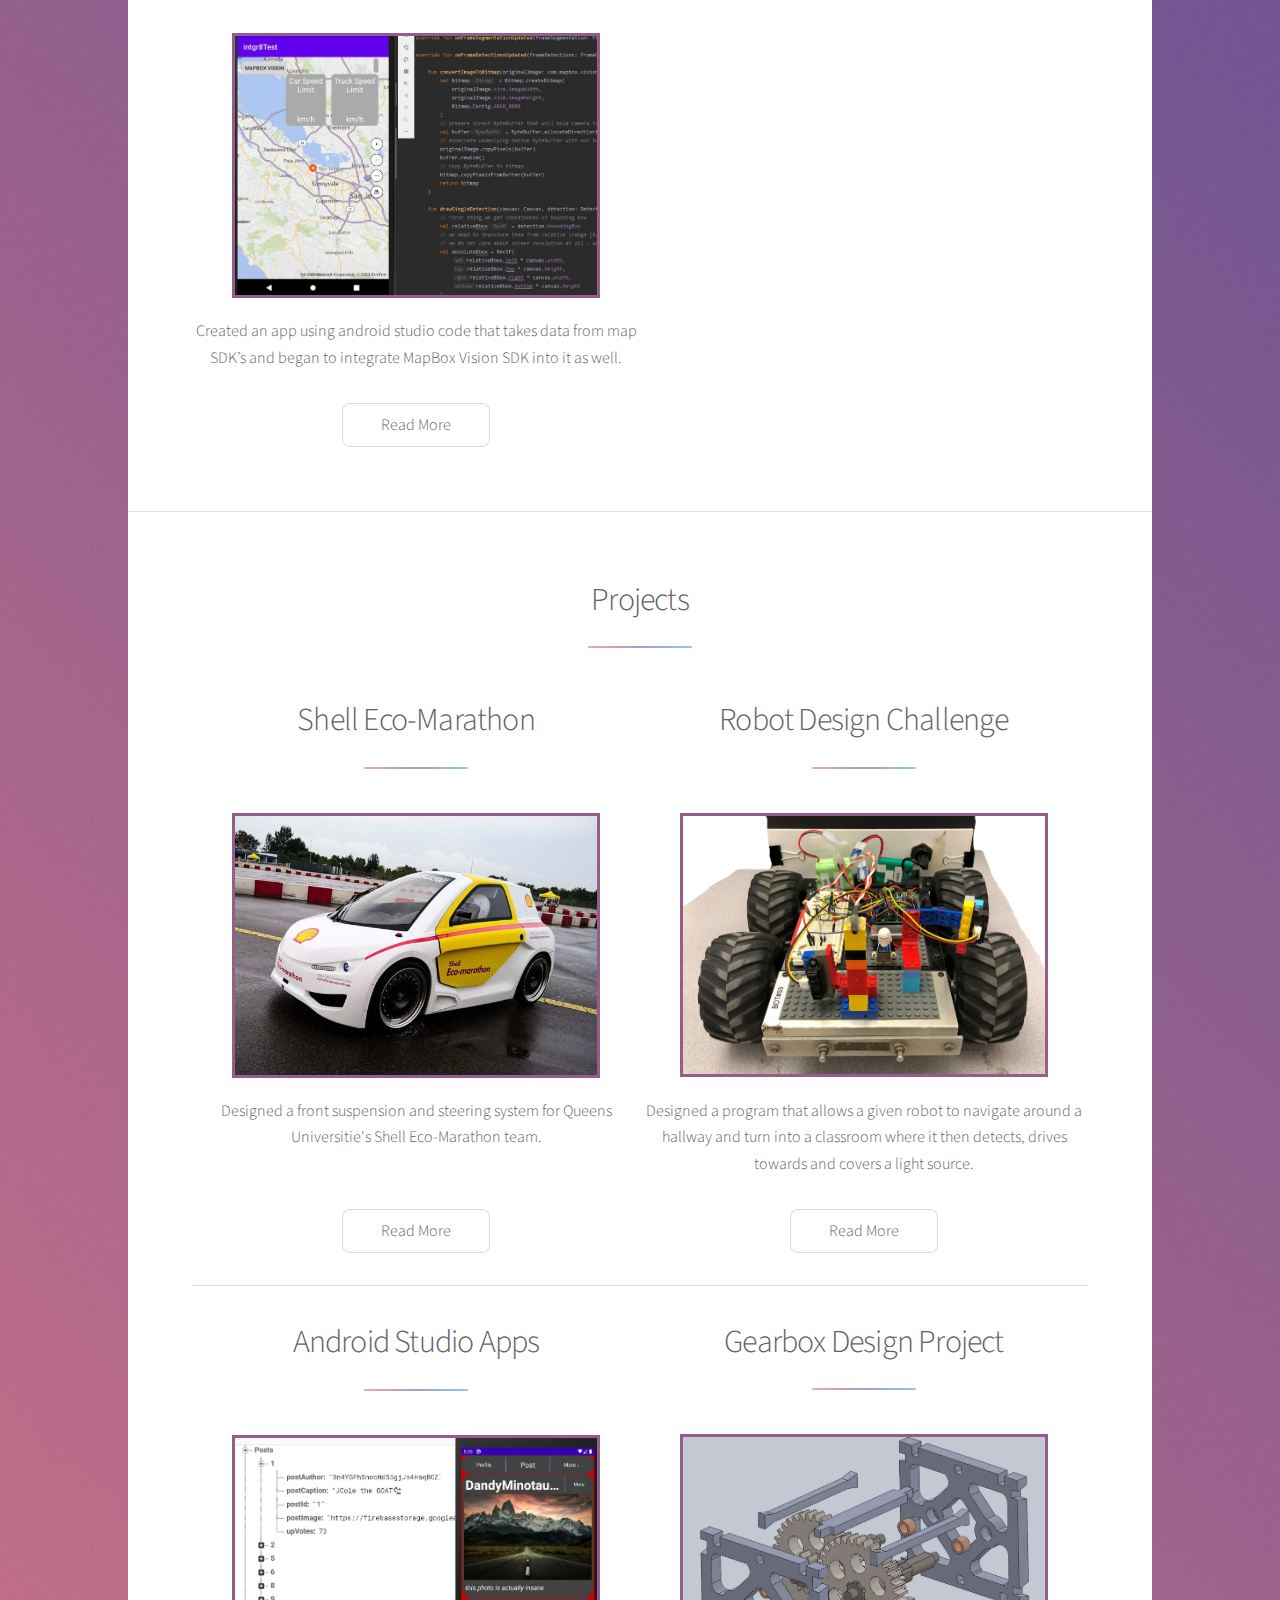
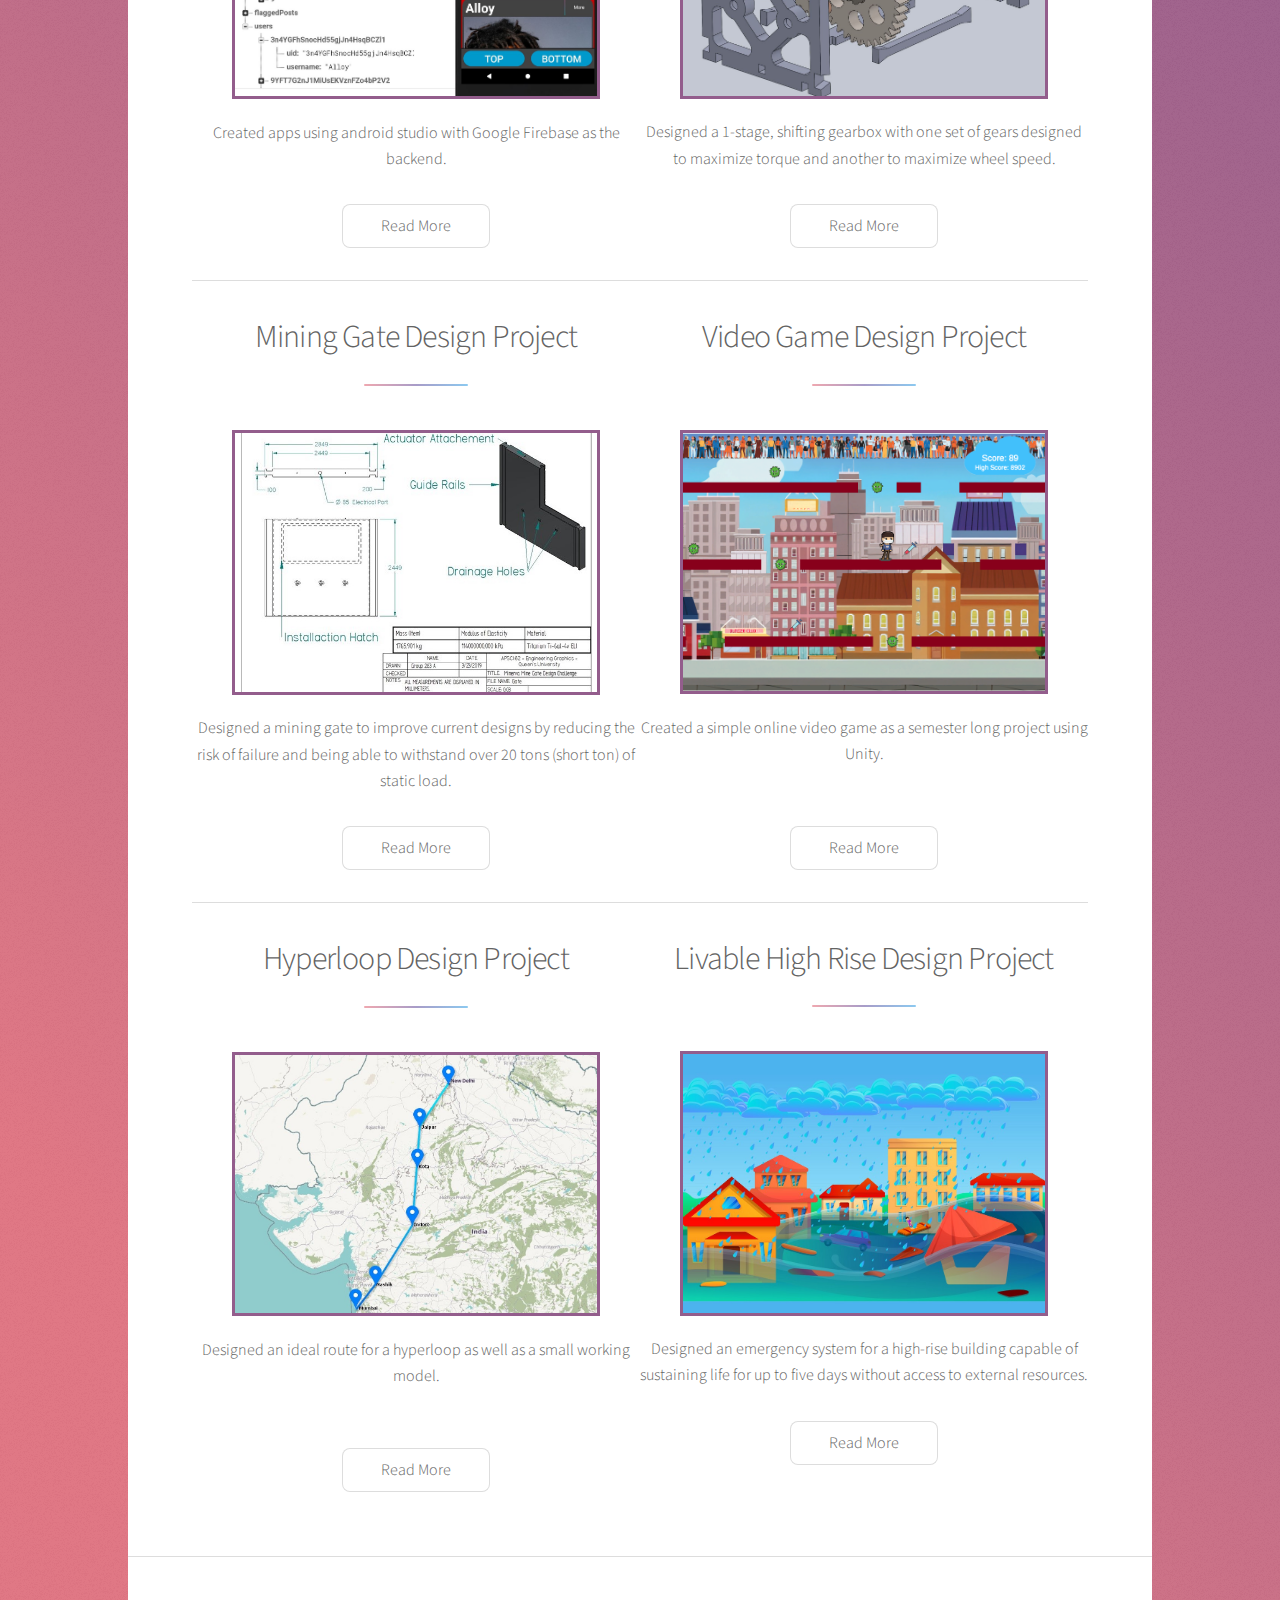
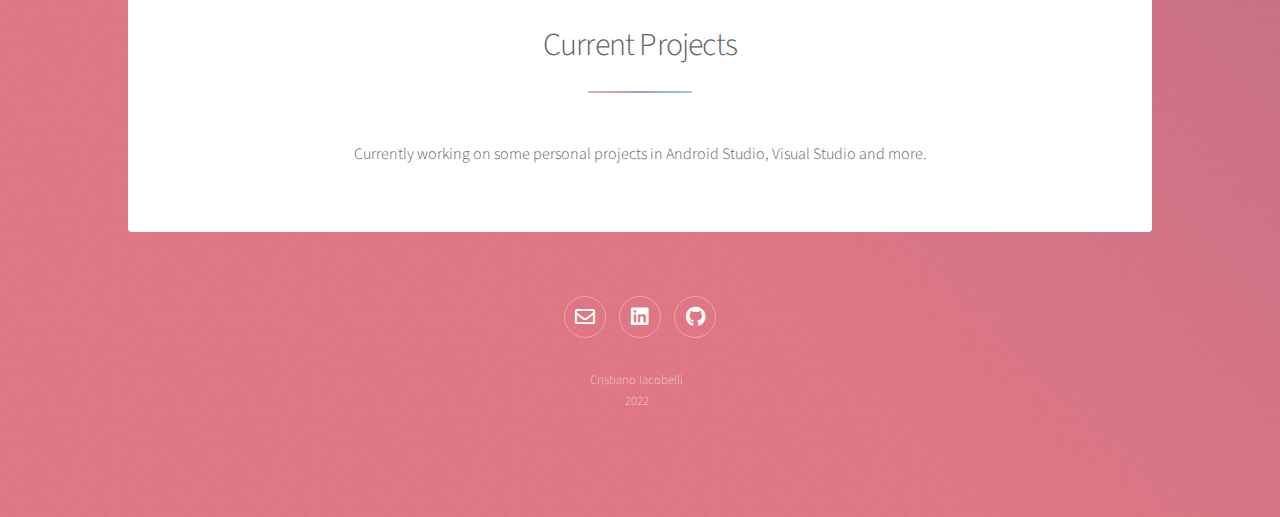
==== commit 6ac049ed: "Update Sept 2023" ====
--- a/index.html
+++ b/index.html
@@ -55,9 +55,8 @@
 										<header class="major">
 											<h2>About Me</h2>
 										</header>
-										<p>I have recently completed my undergraduate degree in mechanical engineering at the end of April, 2022. Through school, work and personal projects, I’ve become proficient in many different computer programs, with my best being Python, Android Studio (Kotlin, Java and XML), MATLAB (SIMULINK) and CAD (Fusion 360, Solid Works and Solid Edge).  After working on a system that controls vehicle top speed, acceleration and headway this past summer, I've become most interested in pursuing mechatronics and I recently completed multiple relevant courses. Currently, I’m looking for a full time engineering position starting September, 2022.</p>
-										<!-- <p>I consider my technical strengths to be my coding and CAD skills.  My professional strenghts are that I'm friendly and outgoing.  One of my weaknesses, which is a large part of mechatronics, is circuits.  I am currently taking courses to help improve my circuit skills.</p>
-										<p>Outside of school, I'm always doing outdoor activities.  My favorite sports to play are soccer, hockey, boarding (snowboarding, downhill longboarding, skimboarding and surfing), mountain biking, tennis, volleyball, football and basketball.  I also enjoy going on backpacking trips with my friends, typically around B.C.</p> -->
+										<p>I am working at a carbon capture company called <a href="https://svanteinc.com/" target = "_blank">Svante</a>, where I am currently working on a mechatronics design project.  In April of 2022, I graduated with a degree in mechanical engineering from Queen's University.  Through work, school and personal projects, I’ve developed a passion for mechatronics and hope to continue working in the field.</p>
+										<!-- <p>I have recently completed my undergraduate degree in mechanical engineering at the end of April, 2022. Through school, work and personal projects, I’ve become proficient in many different computer programs, with my best being Python, Android Studio (Kotlin, Java and XML), MATLAB (SIMULINK) and CAD (Fusion 360, Solid Works and Solid Edge).  After working on a system that controls vehicle top speed, acceleration and headway this past summer, I've become most interested in pursuing mechatronics and I recently completed multiple relevant courses. Currently, I’m looking for a full time engineering position starting September, 2022.</p> -->
 										<p>Click <a href="CristianoResumeJuly2022.pdf" target = "_blank">here</a> to view a pdf of my resume.</p>
 									</div>
 									<span class="image"><img src="images/AboutMePhoto.JPG" alt="" /></span>
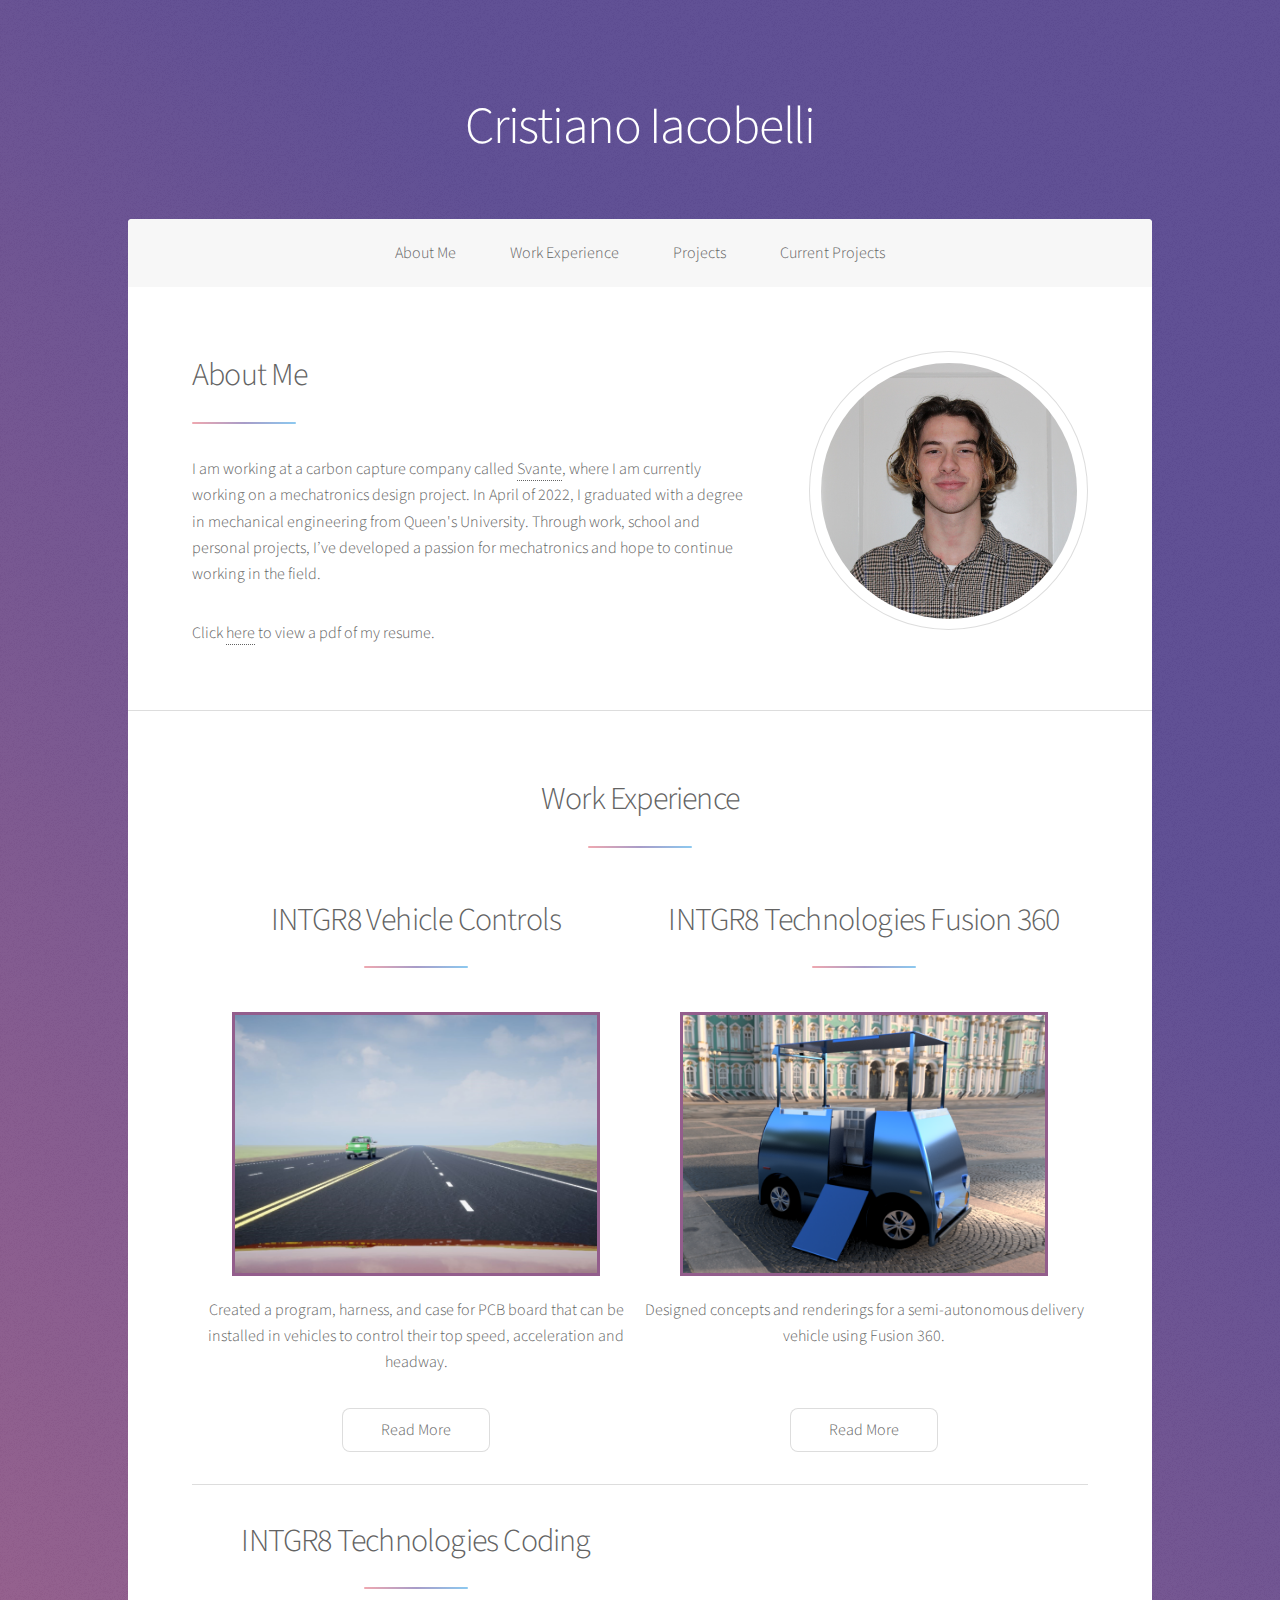
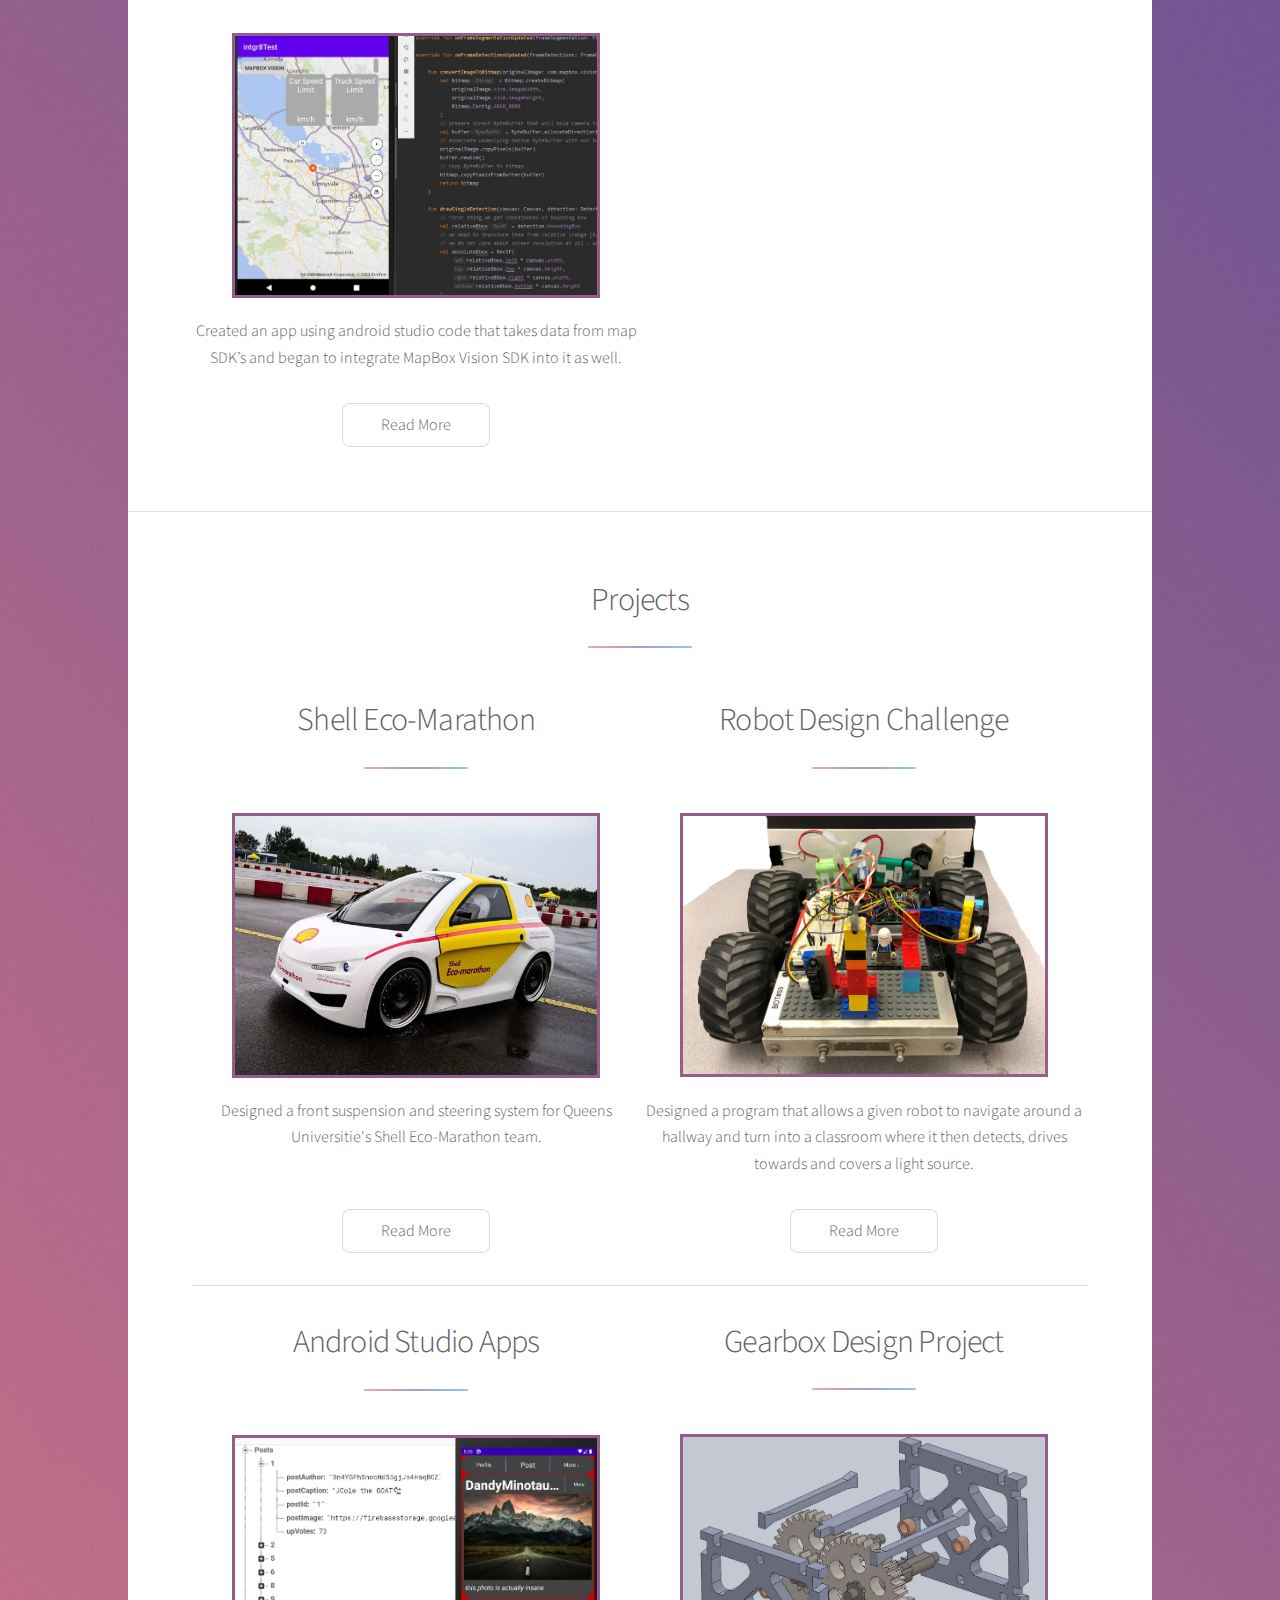
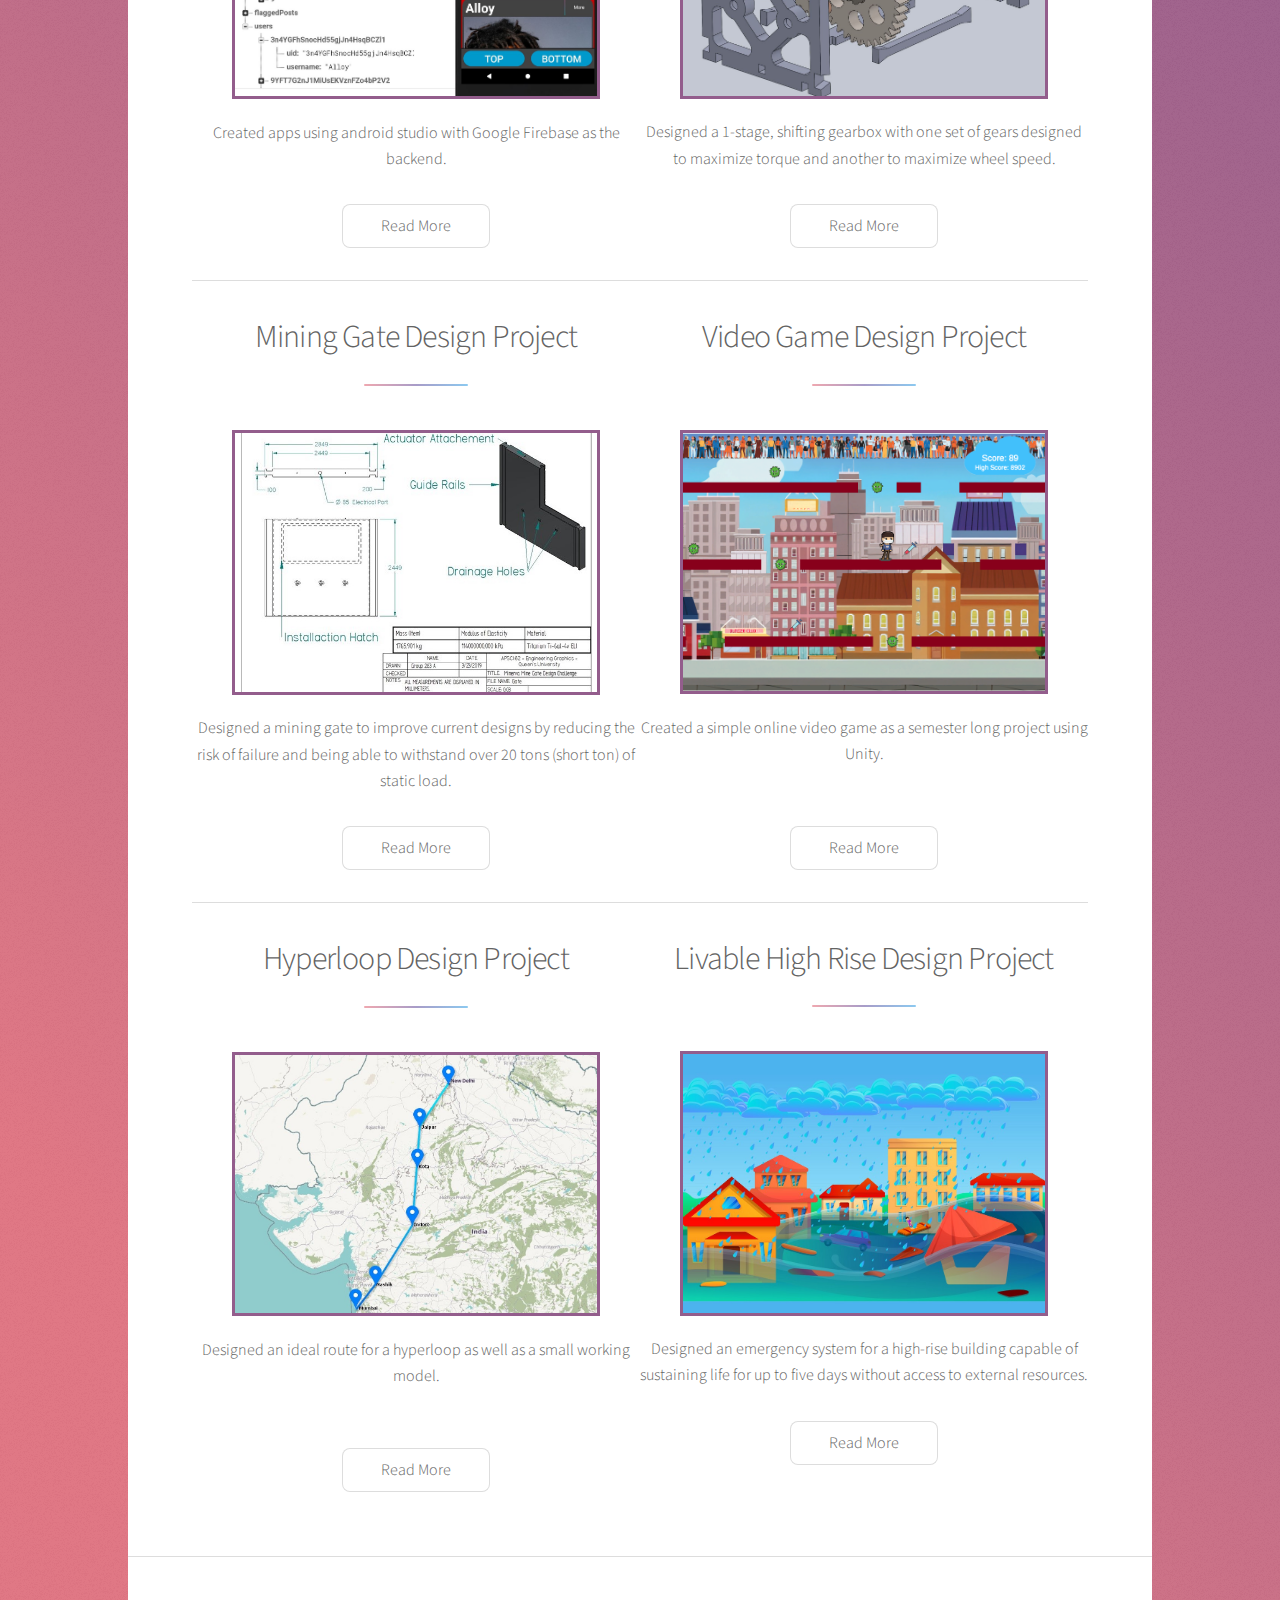
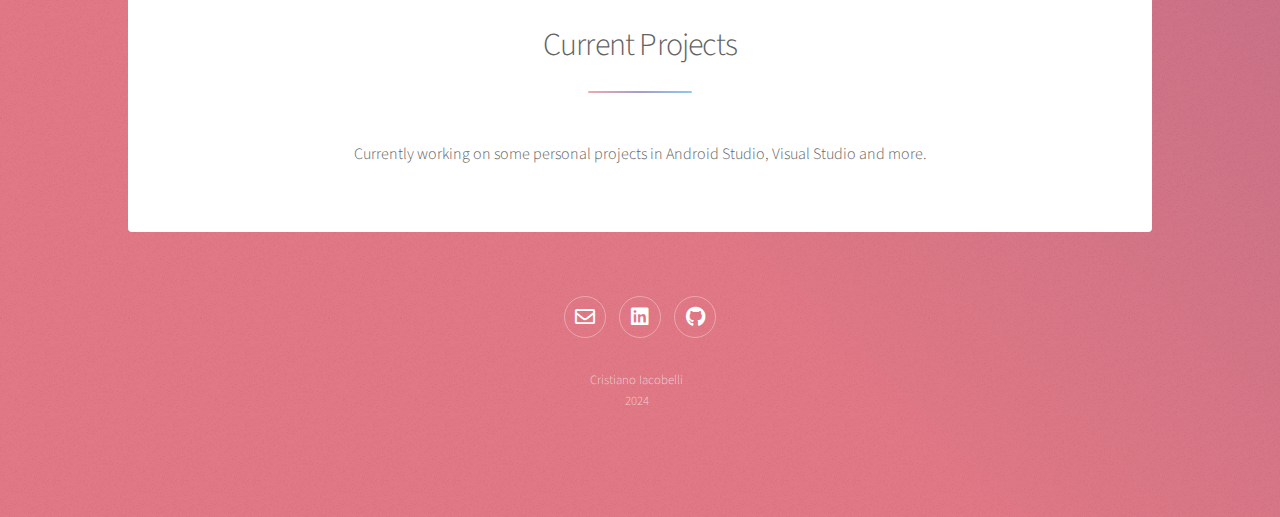
==== commit 25fde5d2: "Update index.html" ====
--- a/index.html
+++ b/index.html
@@ -57,7 +57,7 @@
 										</header>
 										<p>I am working at a carbon capture company called <a href="https://svanteinc.com/" target = "_blank">Svante</a>, where I am currently working on a mechatronics design project.  In April of 2022, I graduated with a degree in mechanical engineering from Queen's University.  Through work, school and personal projects, I’ve developed a passion for mechatronics and hope to continue working in the field.</p>
 										<!-- <p>I have recently completed my undergraduate degree in mechanical engineering at the end of April, 2022. Through school, work and personal projects, I’ve become proficient in many different computer programs, with my best being Python, Android Studio (Kotlin, Java and XML), MATLAB (SIMULINK) and CAD (Fusion 360, Solid Works and Solid Edge).  After working on a system that controls vehicle top speed, acceleration and headway this past summer, I've become most interested in pursuing mechatronics and I recently completed multiple relevant courses. Currently, I’m looking for a full time engineering position starting September, 2022.</p> -->
-										<p>Click <a href="CristianoResumeJuly2022.pdf" target = "_blank">here</a> to view a pdf of my resume.</p>
+										<p>Click <a href="CristianoResumeSept2023.pdf" target = "_blank">here</a> to view a pdf of my resume.</p>
 									</div>
 									<span class="image"><img src="images/AboutMePhoto.JPG" alt="" /></span>
 								</div>
@@ -273,7 +273,7 @@
 							<li><a href="https://github.com/cjiacobelli" class="icon brands fa-github alt" target = "_blank"><span class="label">GitHub</span></a></li>
 						</ul>
 						
-						<p class="copyright"> Cristiano Iacobelli<br />2022</p>
+						<p class="copyright"> Cristiano Iacobelli<br />2024</p>
 					</footer>
 
 			</div>
